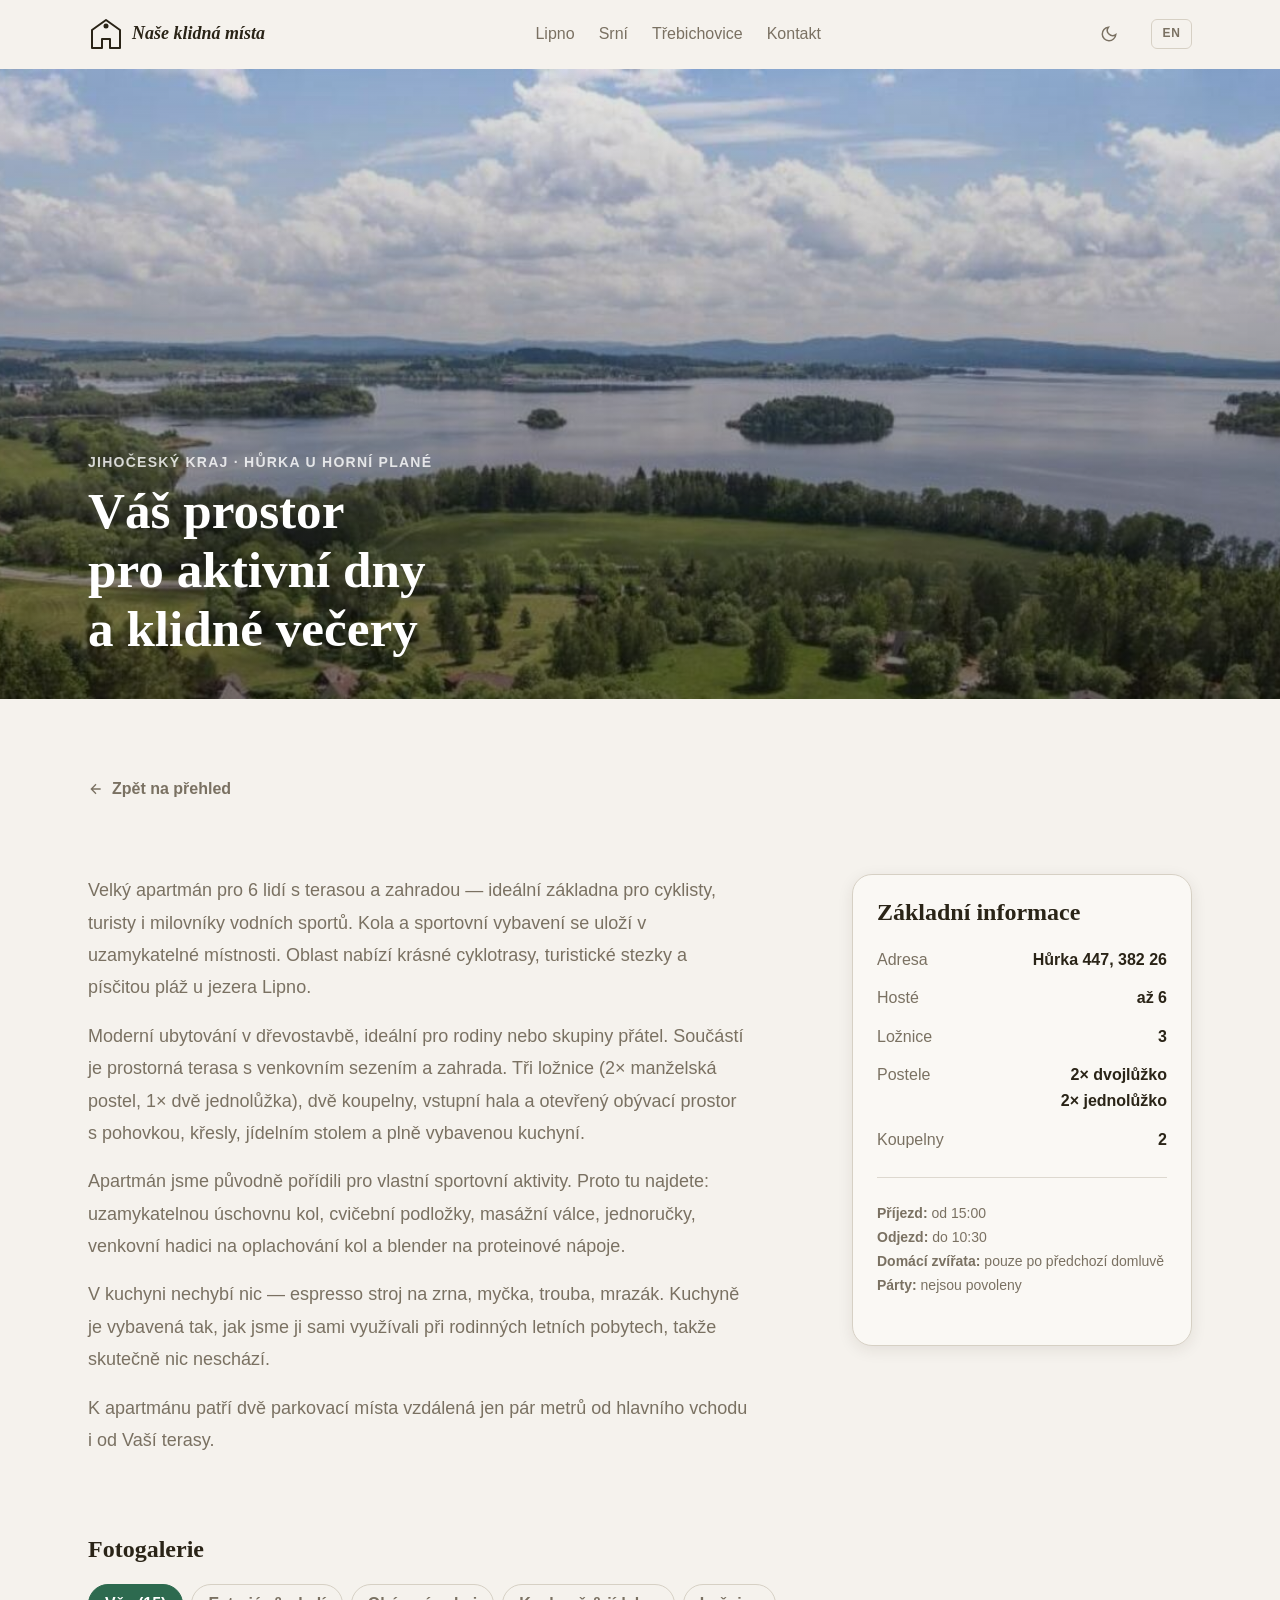
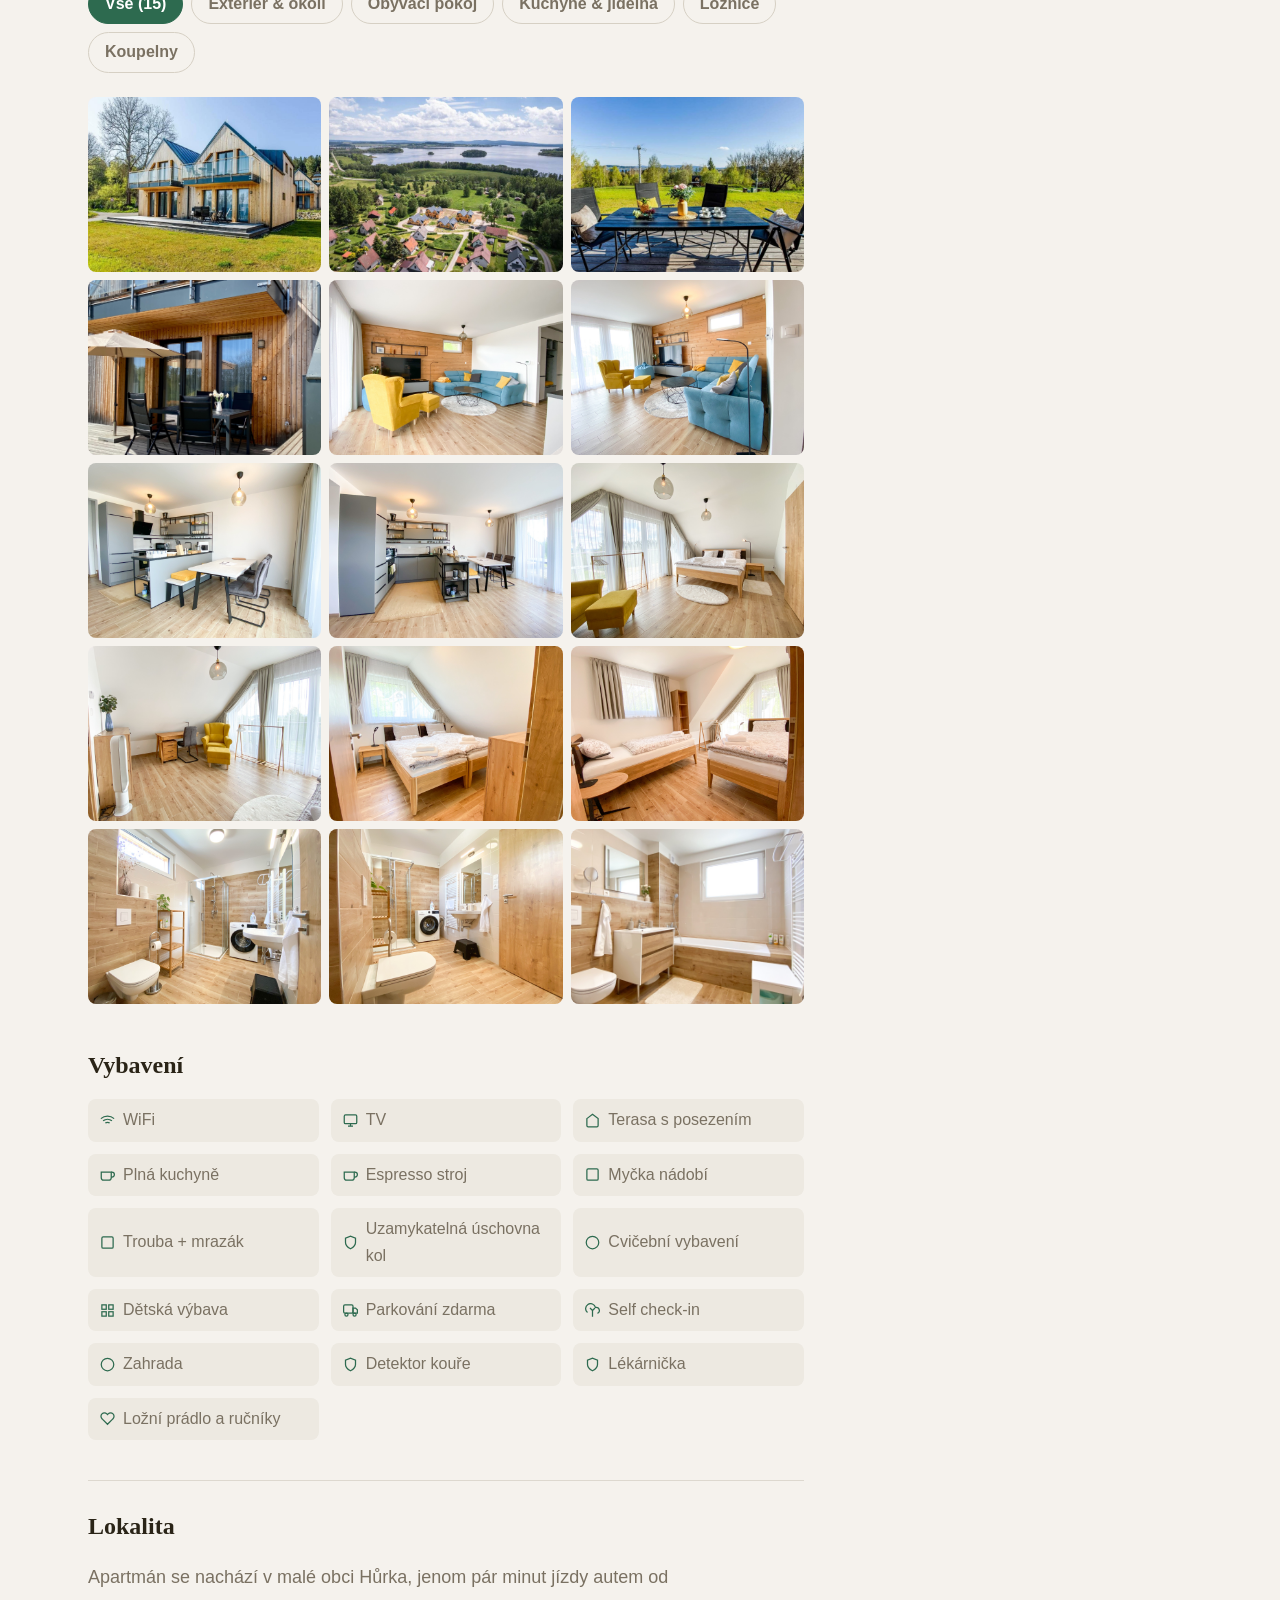
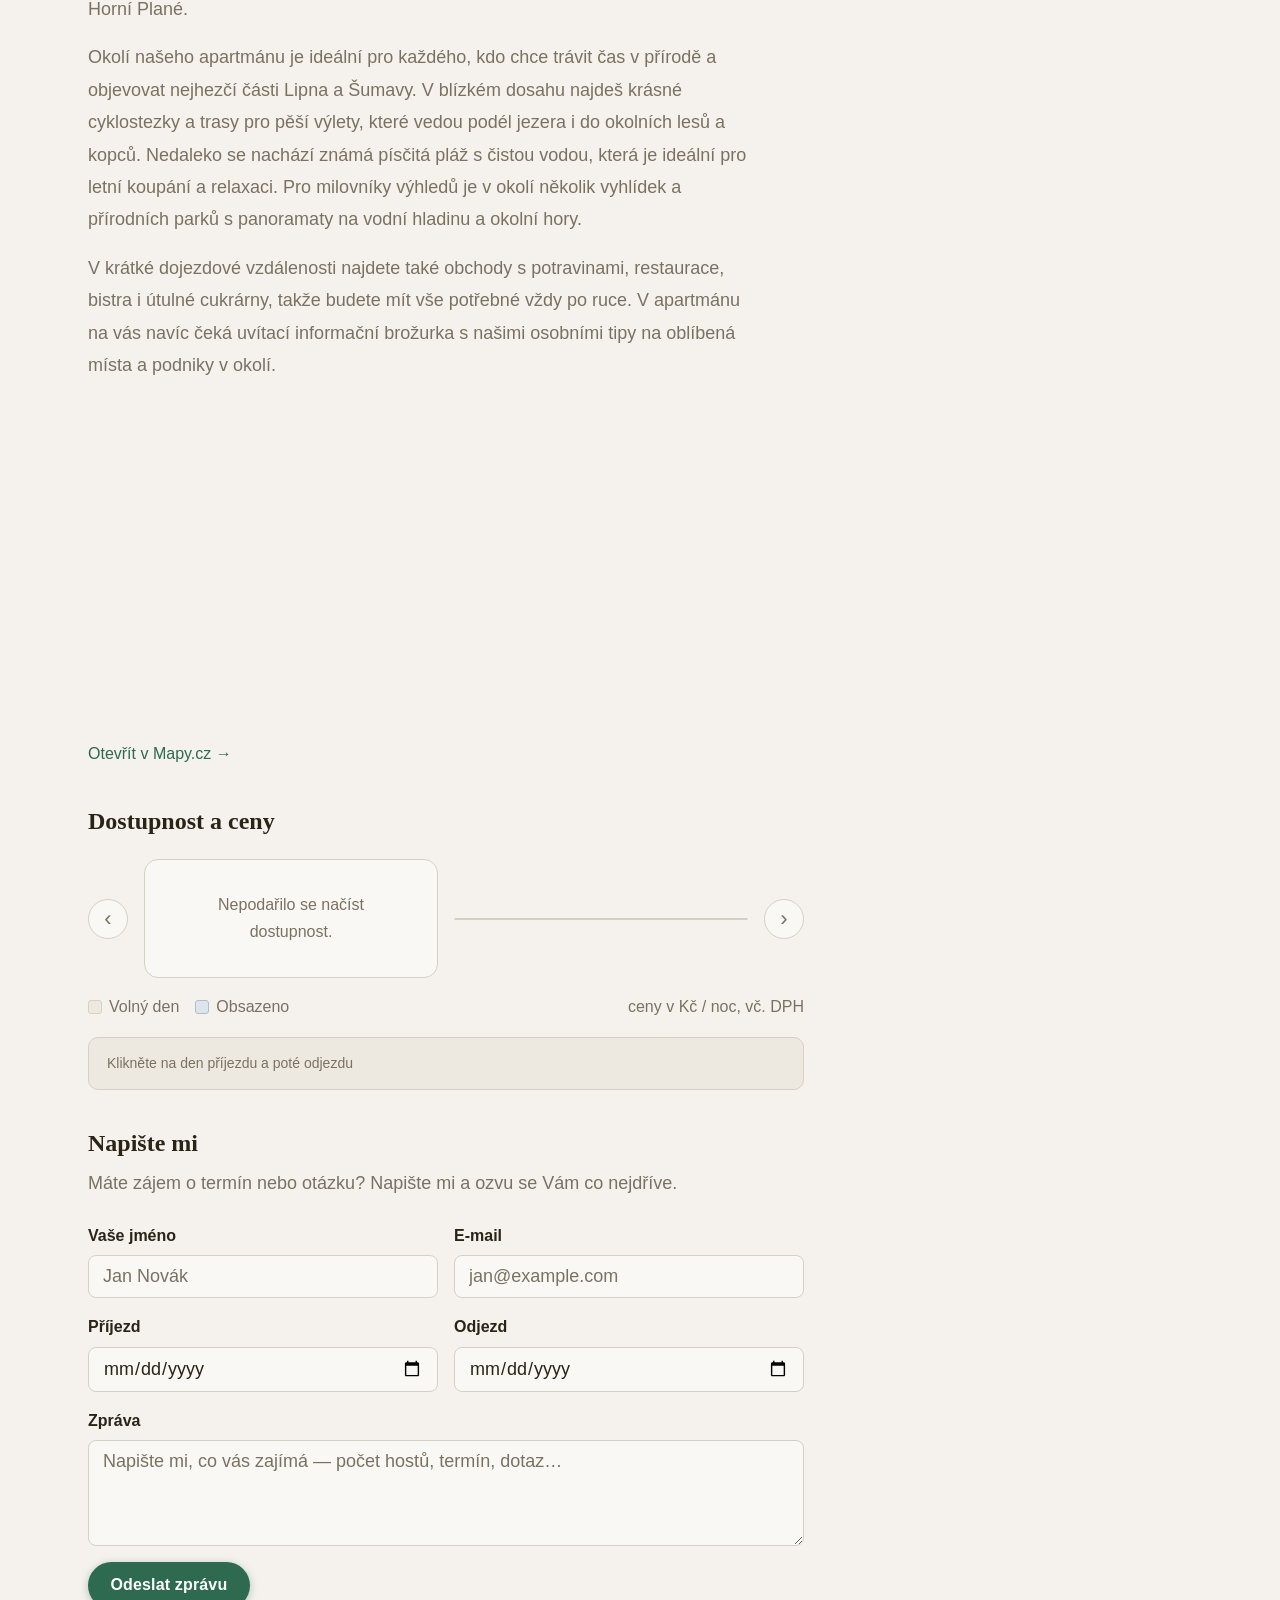
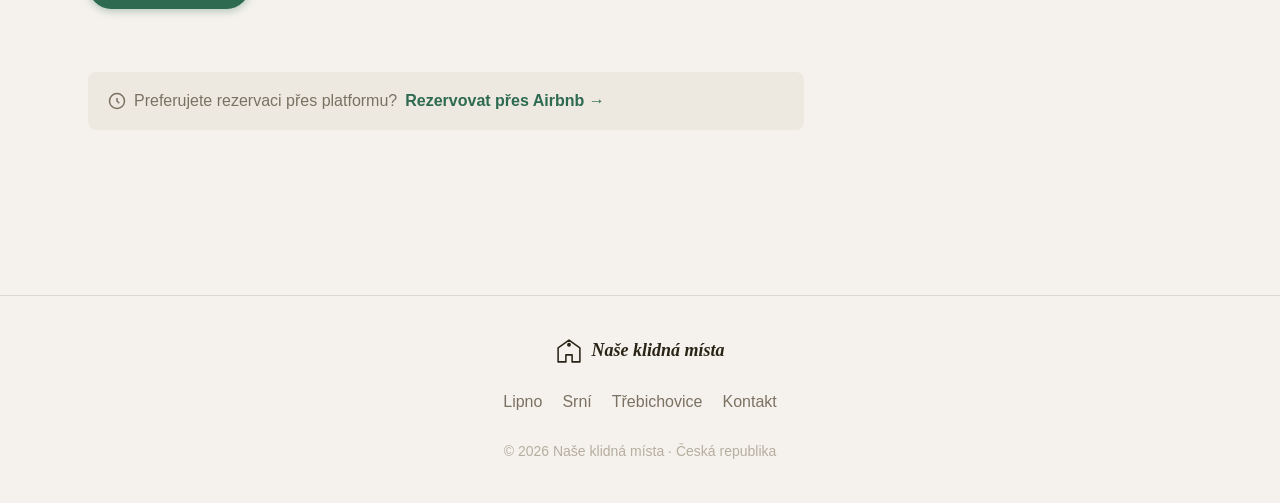
==== lipno.html @ e6f68715 "Fix lang.js: protect data-cs save, use data-en-html for br elements" ====
<!DOCTYPE html>
<html lang="cs" data-theme="light">
<head>
  <meta charset="UTF-8" />
  <meta name="viewport" content="width=device-width, initial-scale=1.0" />
  <title data-en="Lipno Apartment – For cyclists and nature lovers | Our Peaceful Places">Apartmán Lipno – Pro cyklisty a milovníky přírody | Naše klidná místa</title>
  <meta name="description" content="Moderní apartmán v dřevostavbě u Lipna pro 6 hostů. Terasa, zahrada, uzamykatelná úschovna kol, espresso stroj. Ideální základna pro cyklistiku, turistiku i vodní sporty." />
  <link href="https://api.fontshare.com/v2/css?f[]=zodiak@400,500,700&f[]=satoshi@400,500,700&display=swap" rel="stylesheet" />
  <link rel="stylesheet" href="style.css" />
  <style>
    /* ── Galerie ── */
    .gallery-section { padding: var(--space-12) 0; }

    /* Taby */
    .gallery-tabs {
      display: flex;
      flex-wrap: wrap;
      gap: var(--space-2);
      margin-bottom: var(--space-6);
    }
    .gallery-tab {
      background: none;
      border: 1.5px solid var(--color-border);
      border-radius: var(--radius-full);
      padding: 6px 16px;
      font-size: var(--text-sm);
      font-weight: 600;
      color: var(--color-text-muted);
      cursor: pointer;
      transition: all 0.2s;
    }
    .gallery-tab:hover { border-color: var(--color-primary); color: var(--color-primary); }
    .gallery-tab.active {
      background: var(--color-primary);
      border-color: var(--color-primary);
      color: #fff;
    }

    /* Mřížka */
    .gallery-grid {
      display: grid;
      grid-template-columns: repeat(3, 1fr);
      gap: 8px;
    }
    .gallery-grid .g-item {
      aspect-ratio: 4/3;
      overflow: hidden;
      cursor: pointer;
      position: relative;
      background: var(--color-surface-offset);
      border-radius: var(--radius-md);
    }
    .gallery-grid .g-item img {
      width: 100%; height: 100%;
      object-fit: cover;
      display: block;
      transition: transform 0.4s ease;
    }
    .gallery-grid .g-item:hover img { transform: scale(1.05); }
    .gallery-grid .g-item .g-overlay {
      position: absolute; inset: 0;
      background: rgba(0,0,0,0);
      transition: background 0.3s;
    }
    .gallery-grid .g-item:hover .g-overlay { background: rgba(0,0,0,0.12); }

    /* ── Lightbox ── */
    .lightbox {
      position: fixed; inset: 0; z-index: 1000;
      background: rgba(0,0,0,0.92);
      display: flex; align-items: center; justify-content: center;
      opacity: 0; pointer-events: none;
      transition: opacity 0.25s;
    }
    .lightbox.open { opacity: 1; pointer-events: all; }
    .lightbox img {
      max-width: 90vw; max-height: 88vh;
      object-fit: contain;
      border-radius: var(--radius-lg);
      box-shadow: 0 8px 48px rgba(0,0,0,0.5);
    }
    .lightbox-close {
      position: absolute; top: 20px; right: 24px;
      background: none; border: none; color: #fff;
      font-size: 32px; cursor: pointer; line-height: 1;
      opacity: 0.8; transition: opacity 0.2s;
    }
    .lightbox-close:hover { opacity: 1; }
    .lightbox-nav {
      position: absolute; top: 50%; transform: translateY(-50%);
      background: rgba(255,255,255,0.12); border: none;
      color: #fff; font-size: 28px; cursor: pointer;
      padding: 12px 16px; border-radius: var(--radius-md);
      transition: background 0.2s;
    }
    .lightbox-nav:hover { background: rgba(255,255,255,0.25); }
    .lightbox-prev { left: 16px; }
    .lightbox-next { right: 16px; }
    .lightbox-counter {
      position: absolute; bottom: 20px; left: 50%; transform: translateX(-50%);
      color: rgba(255,255,255,0.6); font-size: var(--text-sm);
    }

    /* ── Popis + sidebar layout ── */
    .apt-detail-wrap {
      display: grid;
      grid-template-columns: 1fr 340px;
      gap: var(--space-12);
      align-items: start;
      padding: var(--space-10) 0 var(--space-16);
    }
    @media (max-width: 900px) {
      .apt-detail-wrap { grid-template-columns: 1fr; }
      .gallery-grid { grid-template-columns: repeat(2, 1fr); }
      .gallery-grid .g-item.wide { grid-column: span 1; }
      /* Na mobilu: sidebar hned za úvodem, před galerií */
      .apt-detail-wrap > div { order: 2; }
      .apt-detail-wrap > aside { order: 1; }
      /* Sidebar na mobilu: plná šířka */
      .detail-sidebar-card {
        border-radius: 0;
        margin: 0 calc(-1 * var(--space-4));
        border-left: none;
        border-right: none;
        padding: var(--space-5) var(--space-4);
      }
      .detail-sidebar-card h3 {
        font-size: var(--text-lg);
        margin-bottom: var(--space-4);
      }
      .detail-sidebar-rules {
        font-size: var(--text-sm);
        margin-top: var(--space-4);
      }
    }

    /* Hero úpravy pro tuto stránku */
    .detail-hero { height: 70vh; min-height: 460px; }

    /* ── Kalendář dostupnosti ── */
    .cal-section { padding: var(--space-10) 0 var(--space-6); }
    .cal-outer {
      display: grid;
      grid-template-columns: 40px 1fr 1fr 40px;
      gap: var(--space-4);
      margin-top: var(--space-6);
      align-items: center;
    }
    @media (max-width: 760px) {
      .cal-outer { grid-template-columns: 32px 1fr 32px; }
      .cal-outer .cal-month:last-of-type { display: none; }
    }
    @media (max-width: 480px) {
      .cal-outer { grid-template-columns: 28px 1fr 28px; }
    }
    .cal-wrap { display: contents; }

    .cal-month {
      background: var(--color-surface);
      border: 1.5px solid var(--color-border);
      border-radius: var(--radius-lg);
      overflow: hidden;
    }
    .cal-month-header {
      display: flex;
      align-items: center;
      justify-content: space-between;
      padding: 14px 18px 12px;
      border-bottom: 1px solid var(--color-border);
    }
    .cal-month-title {
      font-family: var(--font-display);
      font-size: var(--text-base);
      font-weight: 600;
      color: var(--color-text);
    }
    .cal-arrow {
      display: flex;
      align-items: center;
      justify-content: center;
      width: 40px; height: 40px;
      border-radius: 50%;
      border: 1.5px solid var(--color-border);
      background: var(--color-surface);
      cursor: pointer;
      color: var(--color-text-muted);
      font-size: 22px;
      line-height: 1;
      transition: color 0.2s, border-color 0.2s, background 0.2s;
      flex-shrink: 0;
      align-self: center;
    }
    .cal-arrow:hover { color: var(--color-primary); border-color: var(--color-primary); }
    .cal-arrow:disabled { opacity: 0.25; cursor: default; }
    .cal-nav { display: none; }

    .cal-grid {
      display: grid;
      grid-template-columns: repeat(7, 1fr);
      padding: 10px 12px 14px;
      gap: 2px;
    }
    .cal-dow {
      text-align: center;
      font-size: 11px;
      font-weight: 700;
      letter-spacing: 0.04em;
      color: var(--color-text-muted);
      padding-bottom: 6px;
      text-transform: uppercase;
    }
    .cal-day {
      display: flex;
      flex-direction: column;
      align-items: center;
      justify-content: center;
      gap: 1px;
      height: 52px;
      border-radius: var(--radius-sm);
      cursor: default;
      font-size: var(--text-sm);
    }
    .cal-day .day-num { font-weight: 500; line-height: 1; }
    .cal-day .day-price {
      font-size: 9px;
      font-weight: 600;
      letter-spacing: 0.01em;
      color: var(--color-primary);
      line-height: 1;
      white-space: nowrap;
    }
    .cal-day.empty { visibility: hidden; }
    .cal-day.past { opacity: 0.3; }
    .cal-day.available:hover { background: var(--color-surface-offset); }
    .cal-day.occupied {
      background: #dce4ec;
      color: #8a9aaa;
      text-decoration: line-through;
    }
    [data-theme="dark"] .cal-day.occupied { background: rgba(255,255,255,0.13); color: rgba(255,255,255,0.35); }
    .cal-day.blocked {
      background: repeating-linear-gradient(
        45deg,
        #e8edf2,
        #e8edf2 4px,
        #c8d2db 4px,
        #c8d2db 7px
      );
      color: #8a9aaa;
    }
    [data-theme="dark"] .cal-day.blocked {
      background: repeating-linear-gradient(
        45deg,
        rgba(255,255,255,0.07),
        rgba(255,255,255,0.07) 4px,
        rgba(255,255,255,0.14) 4px,
        rgba(255,255,255,0.14) 7px
      );
      color: rgba(255,255,255,0.35);
    }
    .cal-day.today {
      outline: 2px solid var(--color-primary);
      outline-offset: -2px;
    }

    /* Legenda */
    .cal-legend {
      display: flex;
      flex-wrap: wrap;
      gap: var(--space-4);
      margin-top: var(--space-4);
      font-size: var(--text-sm);
      color: var(--color-text-muted);
    }
    .cal-legend-item {
      display: flex;
      align-items: center;
      gap: 7px;
    }
    .cal-legend-dot {
      width: 14px; height: 14px;
      border-radius: 3px;
      flex-shrink: 0;
    }
    .cal-legend-dot.available { background: var(--color-surface-offset); border: 1.5px solid var(--color-border); }
    .cal-legend-dot.occupied { background: #dce4ec; border: 1.5px solid #b0bec9; }
    .cal-legend-dot.blocked {
      background: repeating-linear-gradient(
        45deg,
        #e8edf2, #e8edf2 3px,
        #c8d2db 3px, #c8d2db 6px
      );
      border: 1.5px solid #b0bec9;
    }

    /* Mapka */
    .location-map { margin-top: var(--space-5); }
    .location-map iframe {
      width: 100%;
      height: 320px;
      border-radius: var(--radius-lg);
      display: block;
    }
    .map-link { margin-top: var(--space-2); font-size: var(--text-sm); }
    .map-link a { color: var(--color-primary); text-decoration: none; }
    .map-link a:hover { text-decoration: underline; }

    .cal-loading {
      grid-column: 1/-1;
      text-align: center;
      padding: var(--space-8);
      color: var(--color-text-muted);
      font-size: var(--text-sm);
    }

    /* ── Kontaktní formulář ── */
    .contact-form-intro {
      color: var(--color-text-muted);
      font-size: var(--text-base);
      margin-bottom: var(--space-6);
      margin-top: calc(-1 * var(--space-2));
    }
    .contact-form {
      display: flex;
      flex-direction: column;
      gap: var(--space-4);
    }
    .form-row {
      display: grid;
      grid-template-columns: 1fr 1fr;
      gap: var(--space-4);
    }
    @media (max-width: 600px) { .form-row { grid-template-columns: 1fr; } }
    .form-group {
      display: flex;
      flex-direction: column;
      gap: 6px;
    }
    .form-group label {
      font-size: var(--text-sm);
      font-weight: 600;
      color: var(--color-text);
    }
    .form-group input,
    .form-group textarea {
      padding: 10px 14px;
      border: 1.5px solid var(--color-border);
      border-radius: var(--radius-md);
      background: var(--color-surface);
      color: var(--color-text);
      font-family: var(--font-body);
      font-size: var(--text-base);
      transition: border-color 0.2s;
      resize: vertical;
    }
    .form-group input:focus,
    .form-group textarea:focus {
      outline: none;
      border-color: var(--color-primary);
    }
    .form-group input::placeholder,
    .form-group textarea::placeholder { color: var(--color-text-muted); }
    .form-note {
      font-size: var(--text-sm);
      color: var(--color-primary);
      min-height: 1.4em;
    }
    /* Airbnb alternativa */
    .airbnb-alt {
      display: flex;
      align-items: center;
      flex-wrap: wrap;
      gap: 8px;
      margin-top: var(--space-6);
      padding: var(--space-4) var(--space-5);
      background: var(--color-surface-offset);
      border-radius: var(--radius-md);
      font-size: var(--text-sm);
      color: var(--color-text-muted);
    }
    .airbnb-alt a {
      color: var(--color-primary);
      font-weight: 600;
      text-decoration: none;
      white-space: nowrap;
    }
    .airbnb-alt a:hover { text-decoration: underline; }
    .airbnb-alt svg { flex-shrink: 0; color: var(--color-text-muted); }

    /* Interaktivní výběr termínu */
    .cal-day.selected-start, .cal-day.selected-end {
      background: var(--color-primary) !important;
      color: #fff !important;
      border-radius: 6px;
    }
    .cal-day.in-range {
      background: color-mix(in srgb, var(--color-primary) 15%, transparent);
      border-radius: 0;
    }
    .cal-day.invalid-range {
      background: rgba(192,57,43,0.10);
      border-radius: 0;
    }
    .cal-day .day-min {
      font-size: 8px; color: #aaa; line-height: 1.2; margin-top: 2px; text-align: center; white-space: nowrap;
    }
    .cal-warn {
      display: none;
      margin-top: 8px;
      font-size: 13px;
      color: #c0392b;
      font-weight: 600;
      text-align: center;
    }
    /* Summary bar */
    .cal-summary-bar {
      margin-top: 16px;
      padding: 14px 18px;
      background: var(--color-surface-offset, #f5f5f3);
      border-radius: 10px;
      border: 1px solid var(--color-border);
      display: flex;
      align-items: center;
      gap: 16px;
      flex-wrap: wrap;
      min-height: 52px;
    }
    .summary-hint { font-size: 14px; color: var(--color-text-muted); }
    .summary-info { font-size: 14px; color: var(--color-text); }
    .summary-total { font-size: 22px; font-weight: 700; color: var(--color-primary); }
    .summary-vat { font-size: 12px; color: var(--color-text-muted); }
    .summary-fee { font-size: 11px; color: var(--color-text-muted); margin-top: 2px; }
    .btn-clear {
      margin-left: auto;
      padding: 6px 14px;
      border-radius: 6px;
      border: 1px solid var(--color-border);
      background: transparent;
      color: var(--color-text-muted);
      font-size: 13px;
      cursor: pointer;
    }
    .btn-clear:hover { border-color: var(--color-primary); color: var(--color-primary); }

    .summary-fee strong {
      color: var(--color-success, #437A22);
      font-weight: 700;
    }
    .summary-deposit {
      margin-top: 10px;
      padding-top: 10px;
      border-top: 1px solid var(--color-border);
      font-size: 13px;
    }
    .deposit-row {
      display: flex;
      justify-content: space-between;
      gap: 16px;
      padding: 2px 0;
      color: var(--color-text-muted);
    }
    .deposit-row strong { color: var(--color-text); }
  </style>
</head>
<body>

  <header class="header" id="header">
    <div class="header-inner">
      <a href="index.html" class="logo" aria-label="Domů">
        <svg width="36" height="36" viewBox="0 0 36 36" fill="none"><path d="M18 4L4 14v18h10v-9h8v9h10V14L18 4z" stroke="currentColor" stroke-width="2" stroke-linejoin="round" fill="none"/><circle cx="18" cy="10" r="2.5" fill="currentColor"/></svg>
        <span class="logo-text" data-en-html="Our Peaceful Places">Naše klidná místa</span>
      </a>
      <nav class="nav">
        <a href="lipno.html" class="nav-active">Lipno</a>
        <a href="srni.html">Srní</a>
        <a href="trebichovice.html">Třebichovice</a>
        <a href="index.html#kontakt" data-en="Contact">Kontakt</a>
      </nav>
        <button id="lang-toggle" onclick="toggleLang()" aria-label="Switch language">EN</button>
      <div class="header-actions">
        <button class="theme-toggle" data-theme-toggle aria-label="Přepnout tmavý režim">
          <svg width="18" height="18" viewBox="0 0 24 24" fill="none" stroke="currentColor" stroke-width="2"><path d="M21 12.79A9 9 0 1 1 11.21 3 7 7 0 0 0 21 12.79z"/></svg>
        </button>
        <button class="nav-toggle" id="navToggle" aria-label="Otevřít menu"><span></span><span></span><span></span></button>
      </div>
    </div>
  </header>

  <!-- HERO -->
  <div class="detail-hero">
    <img src="images/lipno_hero.jpg" alt="Letecký pohled na jezero Lipno a obč Lipno nad Vltavou" />
    <div class="detail-hero-overlay"></div>
    <div class="detail-hero-content container">
      <p class="apt-region" data-en="South Bohemian Region · Hůrka near Horní Planá">Jihočeský kraj · Hůrka u Horní Plané</p>
      <h1 data-en-html="Your base for active days<br>and peaceful evenings">Váš prostor pro aktivní dny<br>a klidné večery</h1>
    </div>
  </div>

  <div class="detail-body">
    <div class="container">
      <a href="index.html" class="detail-back">
        <svg width="16" height="16" viewBox="0 0 24 24" fill="none" stroke="currentColor" stroke-width="2"><path d="M19 12H5M12 5l-7 7 7 7"/></svg>
        <span data-en="Back to overview">Zpět na přehled</span>
      </a>

      <!-- HLAVNÍ LAYOUT: obsah + sidebar -->
      <div class="apt-detail-wrap">

        <!-- LEVÝ SLOUPEC -->
        <div>

          <!-- Popis -->
          <div class="detail-description">
            <p>Velký apartmán pro 6 lidí s terasou a zahradou — ideální základna pro cyklisty, turisty i milovníky vodních sportů. Kola a sportovní vybavení se uloží v uzamykatelné místnosti. Oblast nabízí krásné cyklotrasy, turistické stezky a písčitou pláž u jezera Lipno.</p>
            <p>Moderní ubytování v dřevostavbě, ideální pro rodiny nebo skupiny přátel. Součástí je prostorná terasa s venkovním sezením a zahrada. Tři ložnice (2× manželská postel, 1× dvě jednolůžka), dvě koupelny, vstupní hala a otevřený obývací prostor s pohovkou, křesly, jídelním stolem a plně vybavenou kuchyní.</p>
            <p>Apartmán jsme původně pořídili pro vlastní sportovní aktivity. Proto tu najdete: uzamykatelnou úschovnu kol, cvičební podložky, masážní válce, jednoručky, venkovní hadici na oplachování kol a blender na proteinové nápoje.</p>
            <p>V kuchyni nechybí nic — espresso stroj na zrna, myčka, trouba, mrazák. Kuchyně je vybavená tak, jak jsme ji sami využívali při rodinných letních pobytech, takže skutečně nic neschází.</p>
            <p data-en="The apartment includes two parking spaces just a few metres from the main entrance and your terrace.">K apartmánu patří dvě parkovací místa vzdálená jen pár metrů od hlavního vchodu i od Vaší terasy.</p>
          </div>

          <!-- Galerie -->
          <div class="gallery-section">
            <h2 class="detail-section-title" data-en="Gallery">Fotogalerie</h2>

            <!-- Taby -->
            <div class="gallery-tabs" id="galleryTabs">
              <button class="gallery-tab active" data-cat="vse" data-en="All (15)">Vše (15)</button>
              <button class="gallery-tab" data-cat="exteriér" data-en="Exterior &amp; surroundings">Exteriér &amp; okolí</button>
              <button class="gallery-tab" data-cat="obyvak" data-en="Living room">Obývací pokoj</button>
              <button class="gallery-tab" data-cat="kuchyne" data-en="Kitchen &amp; dining">Kuchyně &amp; jídelna</button>
              <button class="gallery-tab" data-cat="loznice">Ložnice</button>
              <button class="gallery-tab" data-cat="koupelna">Koupelny</button>
            </div>

            <!-- Mřížka -->
            <div class="gallery-grid" id="galleryGrid">
              <div class="g-item" data-cat="exteriér" data-idx="0"><img src="images/lipno/lipno_01.jpg" alt="Apartmán Lipno – exteriér dřevostavby" loading="lazy"><div class="g-overlay"></div></div>
              <div class="g-item" data-cat="exteriér" data-idx="1"><img src="images/lipno/lipno_10.jpg" alt="Letecký pohled na Hůrku a jezero Lipno" loading="lazy"><div class="g-overlay"></div></div>
              <div class="g-item" data-cat="exteriér" data-idx="2"><img src="images/lipno/lipno_12.jpg" alt="Terasa s posezením a výhledem do krajiny" loading="lazy"><div class="g-overlay"></div></div>
              <div class="g-item" data-cat="exteriér" data-idx="3"><img src="images/lipno/lipno_13.jpg" alt="Terasa apartmánu – venkovní sezení s dřevostavbou" loading="lazy"><div class="g-overlay"></div></div>
              <div class="g-item" data-cat="obyvak" data-idx="4"><img src="images/lipno/lipno_02.jpg" alt="Obývací pokoj – pohled s pohovkou, TV a křeslem" loading="lazy"><div class="g-overlay"></div></div>
              <div class="g-item" data-cat="obyvak" data-idx="5"><img src="images/lipno/lipno_03.jpg" alt="Obývací pokoj – celkový pohled" loading="lazy"><div class="g-overlay"></div></div>
              <div class="g-item" data-cat="kuchyne" data-idx="6"><img src="images/lipno/lipno_14.jpg" alt="Kuchyně a jídelna – pohled s ostrůvkem" loading="lazy"><div class="g-overlay"></div></div>
              <div class="g-item" data-cat="kuchyne" data-idx="7"><img src="images/lipno/lipno_15.jpg" alt="Kuchyně a jídelna – celkový pohled" loading="lazy"><div class="g-overlay"></div></div>
              <div class="g-item" data-cat="loznice" data-idx="8"><img src="images/lipno/lipno_09.jpg" alt="Ložnice 2 – manželská postel s výhledem do krajiny" loading="lazy"><div class="g-overlay"></div></div>
              <div class="g-item" data-cat="loznice" data-idx="9"><img src="images/lipno/lipno_11.jpg" alt="Ložnice 2 – pracovní kout, psící stůl a křeslo" loading="lazy"><div class="g-overlay"></div></div>
              <div class="g-item" data-cat="loznice" data-idx="10"><img src="images/lipno/lipno_05.jpg" alt="Ložnice 1 – manželská postel" loading="lazy"><div class="g-overlay"></div></div>
              <div class="g-item" data-cat="loznice" data-idx="11"><img src="images/lipno/lipno_06.jpg" alt="Ložnice 1 – dvě jednolůžka" loading="lazy"><div class="g-overlay"></div></div>
              <div class="g-item" data-cat="koupelna" data-idx="12"><img src="images/lipno/lipno_04.jpg" alt="Koupelna – sprchový kout a pračka" loading="lazy"><div class="g-overlay"></div></div>
              <div class="g-item" data-cat="koupelna" data-idx="13"><img src="images/lipno/lipno_07.jpg" alt="Koupelna – pohled od sprchy" loading="lazy"><div class="g-overlay"></div></div>
              <div class="g-item" data-cat="koupelna" data-idx="14"><img src="images/lipno/lipno_08.jpg" alt="Koupelna – vana a umyvadlo" loading="lazy"><div class="g-overlay"></div></div>
            </div>
          </div>

          <!-- Vybavení -->
          <h2 class="detail-section-title" data-en="Amenities">Vybavení</h2>
          <div class="amenities-grid">
            <div class="amenity-item"><svg width="15" height="15" viewBox="0 0 24 24" fill="none" stroke="currentColor" stroke-width="2"><path d="M5 12.55a11 11 0 0114.08 0"/><path d="M1.42 9a16 16 0 0121.16 0"/><path d="M8.53 16.11a6 6 0 016.95 0"/><line x1="12" y1="20" x2="12.01" y2="20"/></svg> WiFi</div>
            <div class="amenity-item"><svg width="15" height="15" viewBox="0 0 24 24" fill="none" stroke="currentColor" stroke-width="2"><rect x="2" y="3" width="20" height="14" rx="2"/><line x1="8" y1="21" x2="16" y2="21"/><line x1="12" y1="17" x2="12" y2="21"/></svg> TV</div>
            <div class="amenity-item"><svg width="15" height="15" viewBox="0 0 24 24" fill="none" stroke="currentColor" stroke-width="2"><path d="M3 9l9-7 9 7v11a2 2 0 01-2 2H5a2 2 0 01-2-2z"/></svg> Terasa s posezením</div>
            <div class="amenity-item"><svg width="15" height="15" viewBox="0 0 24 24" fill="none" stroke="currentColor" stroke-width="2"><path d="M18 8h1a4 4 0 010 8h-1"/><path d="M2 8h16v9a4 4 0 01-4 4H6a4 4 0 01-4-4V8z"/></svg> Plná kuchyně</div>
            <div class="amenity-item"><svg width="15" height="15" viewBox="0 0 24 24" fill="none" stroke="currentColor" stroke-width="2"><path d="M18 8h1a4 4 0 010 8h-1"/><path d="M2 8h16v9a4 4 0 01-4 4H6a4 4 0 01-4-4V8z"/></svg> Espresso stroj</div>
            <div class="amenity-item"><svg width="15" height="15" viewBox="0 0 24 24" fill="none" stroke="currentColor" stroke-width="2"><rect x="3" y="3" width="18" height="18" rx="2"/></svg> Myčka nádobí</div>
            <div class="amenity-item"><svg width="15" height="15" viewBox="0 0 24 24" fill="none" stroke="currentColor" stroke-width="2"><rect x="3" y="3" width="18" height="18" rx="2"/></svg> Trouba + mrazák</div>
            <div class="amenity-item"><svg width="15" height="15" viewBox="0 0 24 24" fill="none" stroke="currentColor" stroke-width="2"><path d="M12 22s8-4 8-10V5l-8-3-8 3v7c0 6 8 10 8 10z"/></svg> Uzamykatelná úschovna kol</div>
            <div class="amenity-item"><svg width="15" height="15" viewBox="0 0 24 24" fill="none" stroke="currentColor" stroke-width="2"><circle cx="12" cy="12" r="10"/></svg> Cvičební vybavení</div>
            <div class="amenity-item"><svg width="15" height="15" viewBox="0 0 24 24" fill="none" stroke="currentColor" stroke-width="2"><rect x="3" y="14" width="7" height="7"/><rect x="14" y="14" width="7" height="7"/><rect x="3" y="3" width="7" height="7"/><rect x="14" y="3" width="7" height="7"/></svg> Dětská výbava</div>
            <div class="amenity-item"><svg width="15" height="15" viewBox="0 0 24 24" fill="none" stroke="currentColor" stroke-width="2"><rect x="1" y="3" width="15" height="13" rx="2"/><path d="M16 8h4l3 3v5h-7V8z"/><circle cx="5.5" cy="18.5" r="2.5"/><circle cx="18.5" cy="18.5" r="2.5"/></svg> Parkování zdarma</div>
            <div class="amenity-item"><svg width="15" height="15" viewBox="0 0 24 24" fill="none" stroke="currentColor" stroke-width="2"><path d="M12 22V12m0 0l-4-4m4 4l4-4"/><path d="M20 16.58A5 5 0 0018 7h-1.26A8 8 0 104 15.25"/></svg> Self check-in</div>
            <div class="amenity-item"><svg width="15" height="15" viewBox="0 0 24 24" fill="none" stroke="currentColor" stroke-width="2"><circle cx="12" cy="12" r="10"/></svg> Zahrada</div>
            <div class="amenity-item"><svg width="15" height="15" viewBox="0 0 24 24" fill="none" stroke="currentColor" stroke-width="2"><path d="M12 22s8-4 8-10V5l-8-3-8 3v7c0 6 8 10 8 10z"/></svg> Detektor kouře</div>
            <div class="amenity-item"><svg width="15" height="15" viewBox="0 0 24 24" fill="none" stroke="currentColor" stroke-width="2"><path d="M12 22s8-4 8-10V5l-8-3-8 3v7c0 6 8 10 8 10z"/></svg> Lékárnička</div>
            <div class="amenity-item"><svg width="15" height="15" viewBox="0 0 24 24" fill="none" stroke="currentColor" stroke-width="2"><path d="M20.84 4.61a5.5 5.5 0 00-7.78 0L12 5.67l-1.06-1.06a5.5 5.5 0 00-7.78 7.78l1.06 1.06L12 21.23l7.78-7.78 1.06-1.06a5.5 5.5 0 000-7.78z"/></svg> Ložní prádlo a ručníky</div>
          </div>

          <!-- Lokalita -->
          <h2 class="detail-section-title" style="margin-top: var(--space-10);" data-en="Location">Lokalita</h2>
          <div class="detail-description">
            <p data-en="The apartment is located in the small village of Hůrka, just a few minutes' drive from Horní Planá.">Apartmán se nachází v malé obci Hůrka, jenom pár minut jízdy autem od Horní Plané.</p>
            <p>Okolí našeho apartmánu je ideální pro každého, kdo chce trávit čas v přírodě a objevovat nejhezčí části Lipna a Šumavy. V blízkém dosahu najdeš krásné cyklostezky a trasy pro pěší výlety, které vedou podél jezera i do okolních lesů a kopců. Nedaleko se nachází známá písčitá pláž s čistou vodou, která je ideální pro letní koupání a relaxaci. Pro milovníky výhledů je v okolí několik vyhlídek a přírodních parků s panoramaty na vodní hladinu a okolní hory.</p>
            <p>V krátké dojezdové vzdálenosti najdete také obchody s potravinami, restaurace, bistra i útulné cukrárny, takže budete mít vše potřebné vždy po ruce. V apartmánu na vás navíc čeká uvítací informační brožurka s našimi osobními tipy na oblíbená místa a podniky v okolí.</p>
          </div>
          <!-- Mapka -->
          <div class="location-map">
            <iframe
              src="https://mapy.com/s/gocogoluta"
              width="100%" height="320"
              frameborder="0" style="border:0;"
              allowfullscreen loading="lazy"
              title="Mapa – Hůrka 447"
            ></iframe>
            <p class="map-link"><a href="https://mapy.com/s/nujagonojo" target="_blank" rel="noopener">Otevřít v Mapy.cz &rarr;</a></p>
          </div>

          <!-- Kalendář dostupnosti -->
          <div class="cal-section">
            <h2 class="detail-section-title" data-en="Availability &amp; prices">Dostupnost a ceny</h2>
            <div class="cal-outer" id="calOuter">
              <button class="cal-arrow" id="calPrevOuter" aria-label="Předchozí měsíc">‹</button>
              <div class="cal-month" id="calMonth0"></div>
              <div class="cal-month" id="calMonth1"></div>
              <button class="cal-arrow" id="calNextOuter" aria-label="Další měsíc">›</button>
            </div>
            <div class="cal-legend">
              <div class="cal-legend-item"><div class="cal-legend-dot available"></div>Volný den</div>
              <div class="cal-legend-item"><div class="cal-legend-dot occupied"></div>Obsazeno</div>
              <div style="margin-left:auto; font-size:var(--text-sm); color:var(--color-text-muted);">ceny v Kč / noc, vč. DPH</div>
            </div>
          <div class="cal-warn" id="calWarn"></div>
          <div class="cal-summary-bar" id="calSummary"><span class="summary-hint">Klikněte na den příjezdu a poté odjezdu</span></div>

            <!-- Kontaktní formulář -->
            <div class="contact-form-wrap">
              <h2 class="detail-section-title" style="margin-top: var(--space-10);" data-en="Get in touch">Napište mi</h2>
              <p class="contact-form-intro" data-en="Interested in dates or have a question? Write to me and I will get back to you as soon as possible.">Máte zájem o termín nebo otázku? Napište mi a ozvu se Vám co nejdříve.</p>
              <form class="contact-form" id="contactForm" action="https://formspree.io/f/mdaprjlg" method="POST">
                <input type="hidden" name="apartman" value="Lipno" />
                <div class="form-row">
                  <div class="form-group">
                    <label for="cf-name" data-en="Your name">Vaše jméno</label>
                    <input type="text" id="cf-name" name="jmeno" placeholder="Jan Novák" data-en-placeholder="Jane Smith" required />
                  </div>
                  <div class="form-group">
                    <label for="cf-email" data-en="Email">E-mail</label>
                    <input type="email" id="cf-email" name="email" placeholder="jan@example.com" required />
                  </div>
                </div>
                <div class="form-row">
                  <div class="form-group">
                    <label for="cf-from" data-en="Arrival">Příjezd</label>
                    <input type="date" id="cf-from" name="prijezd" />
                  </div>
                  <div class="form-group">
                    <label for="cf-to" data-en="Departure">Odjezd</label>
                    <input type="date" id="cf-to" name="odjezd" />
                  </div>
                </div>
                <div class="form-group">
                  <label for="cf-message" data-en="Message">Zpráva</label>
                  <textarea id="cf-message" name="zprava" rows="4" placeholder="Napište mi, co vás zajímá — počet hostů, termín, dotaz…"></textarea>
                </div>
                <div><button type="submit" class="btn btn-primary" data-en="Send message">Odeslat zprávu</button></div>
                <p class="form-note" id="formNote"></p>
              </form>

              <div class="airbnb-alt">
                <svg width="18" height="18" viewBox="0 0 24 24" fill="none" stroke="currentColor" stroke-width="2"><path d="M12 2C6.48 2 2 6.48 2 12s4.48 10 10 10 10-4.48 10-10S17.52 2 12 2z"/><path d="M12 8v4l3 3"/></svg>
                Preferujete rezervaci přes platformu?
                <a href="https://www.airbnb.cz/h/apartmanprocyklisty" target="_blank" rel="noopener" data-en="Book on Airbnb →">Rezervovat přes Airbnb &rarr;</a>
              </div>
            </div>
          </div>

        </div>

        <!-- SIDEBAR -->
        <aside class="detail-sidebar">
          <div class="detail-sidebar-card">
            <h3 data-en="Key information">Základní informace</h3>
            <div class="detail-sidebar-meta">
              <div class="detail-sidebar-meta-row"><span data-en-html="Address">Adresa</span><span>Hůrka 447, 382 26</span></div>
              <div class="detail-sidebar-meta-row"><span data-en="Guests">Hosté</span><span data-en="up to 6">až 6</span></div>
              <div class="detail-sidebar-meta-row"><span data-en="Bedrooms">Ložnice</span><span>3</span></div>
              <div class="detail-sidebar-meta-row"><span data-en="Beds">Postele</span><span style="text-align:right">2× dvojlůžko<br>2× jednolůžko</span></div>
              <div class="detail-sidebar-meta-row"><span data-en-html="Bathrooms">Koupelny</span><span>2</span></div>
            </div>
            <div class="detail-sidebar-rules">
              <strong data-en="Check-in:">Příjezd:</strong> od 15:00<br>
              <strong data-en="Check-out:">Odjezd:</strong> do 10:30<br>
              <strong>Domácí zvířata:</strong> pouze po předchozí domluvě<br>
              <strong data-en="Parties:">Párty:</strong> nejsou povoleny
            </div>
          </div>
        </aside>

      </div>
    </div>
  </div>

  <!-- Lightbox -->
  <div class="lightbox" id="lightbox" role="dialog" aria-modal="true" aria-label="Fotogalerie">
    <button class="lightbox-close" id="lbClose" aria-label="Zavřít">&times;</button>
    <button class="lightbox-nav lightbox-prev" id="lbPrev" aria-label="Předchozí">&#8249;</button>
    <img src="" alt="" id="lbImg" />
    <button class="lightbox-nav lightbox-next" id="lbNext" aria-label="Další">&#8250;</button>
    <div class="lightbox-counter" id="lbCounter"></div>
  </div>

  <footer class="footer">
    <div class="container">
      <div class="footer-inner">
        <div class="footer-brand">
          <svg width="28" height="28" viewBox="0 0 36 36" fill="none"><path d="M18 4L4 14v18h10v-9h8v9h10V14L18 4z" stroke="currentColor" stroke-width="2" stroke-linejoin="round" fill="none"/><circle cx="18" cy="10" r="2.5" fill="currentColor"/></svg>
          <span>Naše klidná místa</span>
        </div>
        <div class="footer-links">
          <a href="lipno.html">Lipno</a>
          <a href="srni.html">Srní</a>
          <a href="trebichovice.html">Třebichovice</a>
          <a href="index.html#kontakt" data-en="Contact">Kontakt</a>
        </div>
        <p class="footer-copy" data-en="© 2026 Our Peaceful Places · Czech Republic">© 2026 Naše klidná místa · Česká republika</p>
      </div>
    </div>
  </footer>

  <script src="script.js"></script>
  <script>
    // ── Galerie ──────────────────────────────────────────────────────
    (function() {
      const tabs = document.querySelectorAll('.gallery-tab');
      const items = document.querySelectorAll('.gallery-grid .g-item');
      const lb = document.getElementById('lightbox');
      const lbImg = document.getElementById('lbImg');
      const lbClose = document.getElementById('lbClose');
      const lbPrev = document.getElementById('lbPrev');
      const lbNext = document.getElementById('lbNext');
      const lbCounter = document.getElementById('lbCounter');

      let visibleItems = [];
      let currentLbIdx = 0;

      function filterGallery(cat) {
        visibleItems = [];
        items.forEach(item => {
          const show = (cat === 'vse' || item.dataset.cat === cat);
          item.style.display = show ? '' : 'none';
          if (show) visibleItems.push(item);
        });
        visibleItems.forEach((item, i) => { item.dataset.vidx = i; });
      }

      tabs.forEach(tab => {
        tab.addEventListener('click', () => {
          tabs.forEach(t => t.classList.remove('active'));
          tab.classList.add('active');
          filterGallery(tab.dataset.cat);
        });
      });

      filterGallery('vse');

      items.forEach(item => {
        item.addEventListener('click', () => {
          openLightbox(parseInt(item.dataset.vidx));
        });
      });

      function openLightbox(idx) {
        currentLbIdx = idx;
        const item = visibleItems[idx];
        if (!item) return;
        lbImg.src = item.querySelector('img').src;
        lbImg.alt = item.querySelector('img').alt;
        lbCounter.textContent = (idx + 1) + ' / ' + visibleItems.length;
        lb.classList.add('open');
        document.body.style.overflow = 'hidden';
      }

      function closeLightbox() {
        lb.classList.remove('open');
        document.body.style.overflow = '';
        lbImg.src = '';
      }

      lbClose.addEventListener('click', closeLightbox);
      lb.addEventListener('click', e => { if (e.target === lb) closeLightbox(); });
      lbPrev.addEventListener('click', () => { currentLbIdx = (currentLbIdx - 1 + visibleItems.length) % visibleItems.length; openLightbox(currentLbIdx); });
      lbNext.addEventListener('click', () => { currentLbIdx = (currentLbIdx + 1) % visibleItems.length; openLightbox(currentLbIdx); });
      document.addEventListener('keydown', e => {
        if (!lb.classList.contains('open')) return;
        if (e.key === 'Escape') closeLightbox();
        if (e.key === 'ArrowLeft') { currentLbIdx = (currentLbIdx - 1 + visibleItems.length) % visibleItems.length; openLightbox(currentLbIdx); }
        if (e.key === 'ArrowRight') { currentLbIdx = (currentLbIdx + 1) % visibleItems.length; openLightbox(currentLbIdx); }
      });
    })();

    // ── Kalendář ──────────────────────────────────────────────────────
    // ── Kalendář — interaktivní výběr termínu ────────────────────────
    const APARTMENT_ID = 2;
    const LOCAL_FEE = 40; // Kč/noc/dospělého hosta (0 = bez poplatku)
    const API_URL = `https://hostmaster-production.up.railway.app/api/public/availability/${APARTMENT_ID}`;

    let calData = null;
    let calOffset = 0;
    const MONTH_NAMES = ['Leden','Únor','Březen','Duben','Květen','Červen',
                         'Červenec','Srpen','Září','Říjen','Listopad','Prosinec'];
    const DOW = ['Po','Út','St','Čt','Pá','So','Ne'];

    // Stav výběru
    let sel = { start: null, end: null, hover: null };

    // ── Helpers ───────────────────────────────────────────────────────
    const pad = n => String(n).padStart(2,'0');
    const todayStr = (() => { const t = new Date(); t.setHours(0,0,0,0); return `${t.getFullYear()}-${pad(t.getMonth()+1)}-${pad(t.getDate())}`; })();
    function dateFromStr(s) { const [y,m,d] = s.split('-'); return new Date(+y,+m-1,+d); }
    function fmtDate(ds) { const d = dateFromStr(ds); return `${d.getDate()}. ${d.getMonth()+1}. ${d.getFullYear()}`; }
    function addDays(ds, n) { const d = dateFromStr(ds); d.setDate(d.getDate()+n); return `${d.getFullYear()}-${pad(d.getMonth()+1)}-${pad(d.getDate())}`; }
    function daysBetween(ds1, ds2) { return Math.round((dateFromStr(ds2)-dateFromStr(ds1))/86400000); }
    function getStatus(ds) {
      if (!calData) return 'available';
      if (calData.occupied && calData.occupied.includes(ds)) return 'occupied';
      if (calData.blocked && calData.blocked.some(b => (b.date||b) === ds)) return 'occupied'; // blokováno = obsazeno
      return 'available';
    }
    function getPrice(ds) {
      if (!calData || !calData.prices) return null;
      const e = calData.prices.find(p => p.date === ds);
      return e ? e.price : null;
    }
    function getMinStay(ds) {
      if (!calData || !calData.prices) return 1;
      const e = calData.prices.find(p => p.date === ds);
      return e ? (e.min_stay || 1) : 1;
    }
    function calcMinStay(startDs, nights) {
      let max = 1;
      for (let i = 0; i < nights; i++) max = Math.max(max, getMinStay(addDays(startDs, i)));
      return max;
    }

    // ── Načtení dat ───────────────────────────────────────────────────
    async function loadCalData() {
      try {
        const today = new Date();
        const from = `${today.getFullYear()}-${pad(today.getMonth()+1)}-01`;
        const toD = new Date(today.getFullYear(), today.getMonth()+14, 0);
        const to = `${toD.getFullYear()}-${pad(toD.getMonth()+1)}-${pad(toD.getDate())}`;
        const res = await fetch(`${API_URL}?from=${from}&to=${to}`);
        calData = await res.json();
        renderCalendars();
      } catch(e) {
        document.getElementById('calMonth0').innerHTML = '<div class="cal-loading">Nepodařilo se načíst dostupnost.</div>';
      }
    }

    // ── Render kalendáře ──────────────────────────────────────────────
    function renderMonth(containerId, year, month) {
      const container = document.getElementById(containerId);
      if (!container) return;
      let html = `<div class="cal-month-header"><span class="cal-month-title">${MONTH_NAMES[month]} ${year}</span></div><div class="cal-grid">`;
      DOW.forEach(d => { html += `<div class="cal-dow">${d}</div>`; });
      let dow = new Date(year, month, 1).getDay();
      dow = dow === 0 ? 6 : dow - 1;
      for (let i = 0; i < dow; i++) html += `<div class="cal-day empty"></div>`;
      const days = new Date(year, month+1, 0).getDate();
      for (let d = 1; d <= days; d++) {
        const ds = `${year}-${pad(month+1)}-${pad(d)}`;
        const past = ds < todayStr;
        const status = getStatus(ds);
        const price = getPrice(ds);
        const minStay = getMinStay(ds);
        const isOcc = (status === 'occupied');
        const isStart = sel.start === ds;
        const isEnd   = sel.end   === ds;
        let inRange = false, invalidRange = false;
        if (sel.start && !sel.end && sel.hover && sel.hover > sel.start && ds > sel.start && ds <= sel.hover) {
          const nights = daysBetween(sel.start, sel.hover);
          const ms = calcMinStay(sel.start, nights);
          if (nights < ms) invalidRange = true; else inRange = true;
        } else if (sel.start && sel.end && ds > sel.start && ds < sel.end) {
          inRange = true;
        }
        let cls = `cal-day ${past ? 'past' : isOcc ? 'occupied' : 'available'}`;
        if (isStart) cls += ' selected-start';
        if (isEnd)   cls += ' selected-end';
        if (inRange) cls += ' in-range';
        if (invalidRange) cls += ' invalid-range';
        if (ds === todayStr) cls += ' today';
        const priceHtml = (!past && !isOcc && price) ? `<span class="day-price">${Number(price).toLocaleString('cs-CZ')}</span>` : '';
        const minHtml   = (!past && !isOcc) ? `<span class="day-min">Min<br>${minStay} nocí</span>` : '';
        html += `<div class="${cls}" data-ds="${ds}"><span class="day-num">${d}</span>${priceHtml}${minHtml}</div>`;
      }
      html += '</div>';
      container.innerHTML = html;
    }

    function renderCalendars() {
      const today = new Date();
      const d0 = new Date(today.getFullYear(), today.getMonth() + calOffset, 1);
      const d1 = new Date(today.getFullYear(), today.getMonth() + calOffset + 1, 1);
      renderMonth('calMonth0', d0.getFullYear(), d0.getMonth());
      renderMonth('calMonth1', d1.getFullYear(), d1.getMonth());
      document.getElementById('calPrevOuter').disabled = (calOffset <= 0);
      updateSummary();
      attachListeners();
    }

    // ── Výběr termínu ─────────────────────────────────────────────────
    function handleClick(ds) {
      const status = getStatus(ds);
      if (status === 'occupied') return;
      sel.hover = null;
      if (sel.start === ds && !sel.end) { sel = { start: null, end: null, hover: null }; renderCalendars(); return; }
      if (sel.start && sel.end) { sel = { start: ds, end: null, hover: null }; renderCalendars(); return; }
      if (!sel.start) { sel.start = ds; sel.end = null; renderCalendars(); return; }
      if (ds <= sel.start) { sel.start = ds; sel.end = null; }
      else {
        let hasOcc = false;
        for (let d = addDays(sel.start, 1); d < ds; d = addDays(d, 1)) {
          if (getStatus(d) === 'occupied') { hasOcc = true; break; }
        }
        if (hasOcc) { sel = { start: ds, end: null, hover: null }; }
        else { sel.end = ds; }
      }
      renderCalendars();
    }

    function handleHover(ds) {
      if (sel.start && !sel.end && ds !== sel.hover) {
        sel.hover = ds;
        renderCalendars();
        // Warning
        const warn = document.getElementById('calWarn');
        if (warn && ds > sel.start) {
          const nights = daysBetween(sel.start, ds);
          const ms = calcMinStay(sel.start, nights);
          if (nights < ms) {
            warn.textContent = `⚠ Minimální pobyt pro tento termín je ${ms} nocí — přidejte ještě ${ms - nights} ${ms - nights === 1 ? 'noc' : 'noci'}`;
            warn.style.display = 'block';
          } else { warn.style.display = 'none'; }
        }
      }
    }

    function handleHoverEnd() {
      if (sel.hover) { sel.hover = null; renderCalendars(); }
      const warn = document.getElementById('calWarn');
      if (warn) warn.style.display = 'none';
    }

    // Event delegation
    function attachListeners() {
      const isTouch = ('ontouchstart' in window) || navigator.maxTouchPoints > 0;
      document.querySelectorAll('.cal-day[data-ds]').forEach(day => {
        if (day.classList.contains('past') || day.classList.contains('occupied') || day.classList.contains('empty')) return;
        if (isTouch) {
          day.addEventListener('touchend', e => { e.preventDefault(); handleClick(day.dataset.ds); }, { passive: false });
        } else {
          day.addEventListener('click', () => handleClick(day.dataset.ds));
          day.addEventListener('mouseover', () => handleHover(day.dataset.ds));
          day.addEventListener('mouseout', () => handleHoverEnd());
        }
      });
    }

    // ── Summary bar ───────────────────────────────────────────────────
    function updateSummary() {
      const el = document.getElementById('calSummary');
      if (!el) return;
      if (!sel.start) {
        el.innerHTML = '<span class="summary-hint">Klikněte na den příjezdu a poté odjezdu</span>'; return;
      }
      if (!sel.end) {
        el.innerHTML = `<div class="summary-info">Příjezd: <strong>${fmtDate(sel.start)}</strong></div>
          <div class="summary-hint">Nyní klikněte na den odjezdu</div>
          <button class="btn-clear" onclick="resetSel()">Zrušit</button>`; return;
      }
      const nights = daysBetween(sel.start, sel.end);
      const ms = calcMinStay(sel.start, nights);
      if (nights < ms) {
        el.innerHTML = `<span style="color:#c0392b;font-size:14px">⚠ Minimální pobyt pro tento termín je ${ms} nocí. Vyberte delší termín.</span>
          <button class="btn-clear" onclick="resetSel()">Zrušit výběr</button>`; return;
      }
      let total = 0;
      for (let i = 0; i < nights; i++) total += (getPrice(addDays(sel.start, i)) || 0);
      const deposit = `
        <div class="summary-deposit">
          <div class="deposit-row"><span>Záloha k rezervaci (30 %):</span> <strong>${Math.round(total * 0.3).toLocaleString('cs-CZ')} Kč</strong></div>
          <div class="deposit-row"><span>Doplatek (týden před příjezdem):</span> <strong>${Math.round(total * 0.7).toLocaleString('cs-CZ')} Kč</strong></div>
        </div>`;
      const feeNote = LOCAL_FEE > 0 ? `<div class="summary-fee">+ Místní poplatek z pobytu <strong>${LOCAL_FEE} Kč</strong>/noc za dospělého hosta (účtováno zvlášť)</div>` : '';
      el.innerHTML = `
        <div style="flex:1">
          <div class="summary-info">Příjezd <strong>${fmtDate(sel.start)}</strong> → Odjezd <strong>${fmtDate(sel.end)}</strong> · <strong>${nights} nocí</strong></div>
          <div style="display:flex;align-items:baseline;gap:8px;margin-top:4px">
            <span class="summary-total">${total.toLocaleString('cs-CZ')} Kč</span>
            <span class="summary-vat">vč. DPH</span>
          </div>
          ${feeNote}${deposit}
        </div>
        <button class="btn-clear" onclick="resetSel()">Zrušit</button>`;
      prefillForm();
    }

    function resetSel() { sel = { start: null, end: null, hover: null }; renderCalendars(); clearFormPrefill(); }

    // ── Předvyplnění formuláře ────────────────────────────────────────
    function prefillForm() {
      if (!sel.start || !sel.end) return;
      const nights = daysBetween(sel.start, sel.end);
      const ms = calcMinStay(sel.start, nights);
      if (nights < ms) return;
      const fromField = document.getElementById('cf-from');
      const toField   = document.getElementById('cf-to');
      if (fromField) fromField.value = sel.start;
      if (toField)   toField.value   = sel.end;
    }

    function clearFormPrefill() {
      const fromField = document.getElementById('cf-from');
      const toField   = document.getElementById('cf-to');
      if (fromField) fromField.value = '';
      if (toField)   toField.value   = '';
    }

    // ── Navigace ──────────────────────────────────────────────────────
    document.getElementById('calPrevOuter').addEventListener('click', () => {
      if (calOffset > 0) { calOffset--; renderCalendars(); }
    });
    document.getElementById('calNextOuter').addEventListener('click', () => {
      calOffset++; renderCalendars();
    });

    loadCalData();


    // ── Formulář ──────────────────────────────────────────────────────
    const form = document.getElementById('contactForm');
    const note = document.getElementById('formNote');
    if (form) {
      form.addEventListener('submit', async (e) => {
        e.preventDefault();
        note.textContent = 'Odesílám…';
        try {
          const res = await fetch(form.action, {
            method: 'POST',
            body: new FormData(form),
            headers: { 'Accept': 'application/json' }
          });
          if (res.ok) {
            note.textContent = 'Zpráva odeslána. Ozvu se co nejdříve.';
            form.reset();
          } else {
            note.textContent = 'Něco se pokazilo. Zkuste to prosím znovu.';
          }
        } catch {
          note.textContent = 'Chyba sítě. Zkuste to prosím znovu.';
        }
      });
    }
  
    // ── Calendar language support ──
    const MONTH_NAMES_EN = ['January','February','March','April','May','June','July','August','September','October','November','December'];
    const DAY_NAMES_EN   = ['MO','TU','WE','TH','FR','SA','SU'];
    const MONTH_NAMES_CS = ['Leden','Únor','Březen','Duben','Květen','Červen','Červenec','Srpen','Září','Říjen','Listopad','Prosinec'];
    const DAY_NAMES_CS   = ['PO','ÚT','ST','ČT','PÁ','SO','NE'];

    window.setCalendarLang = function(lang) {
      const isEN = lang === 'en';
      // Měsíce v navigaci
      document.querySelectorAll('.cal-month-title').forEach(el => {
        const text = el.textContent.trim();
        const names_from = isEN ? MONTH_NAMES_CS : MONTH_NAMES_EN;
        const names_to   = isEN ? MONTH_NAMES_EN : MONTH_NAMES_CS;
        names_from.forEach((m, i) => {
          if (text.startsWith(m)) {
            el.textContent = el.textContent.replace(m, names_to[i]);
          }
        });
      });
      // Dny v týdnu
      document.querySelectorAll('.cal-dow').forEach((el, i) => {
        el.textContent = isEN ? DAY_NAMES_EN[i % 7] : DAY_NAMES_CS[i % 7];
      });
      // Legenda
      document.querySelectorAll('.cal-legend-item').forEach(el => {
        const span = el.querySelector('span:last-child') || el.querySelector('span');
        if (!span) return;
        const t = span.textContent.trim();
        if (t === 'Volný den' || t === 'Available') span.textContent = isEN ? 'Available' : 'Volný den';
        if (t === 'Obsazeno' || t === 'Occupied') span.textContent = isEN ? 'Occupied' : 'Obsazeno';
      });
      // Hint text
      document.querySelectorAll('.cal-hint').forEach(el => {
        if (isEN) {
          if (!el.dataset.cs) el.dataset.cs = el.textContent;
          el.textContent = 'Click the arrival date, then the departure date';
        } else {
          if (el.dataset.cs) el.textContent = el.dataset.cs;
        }
      });
      // Summary hint
      document.querySelectorAll('.cal-select-hint').forEach(el => {
        if (isEN) {
          if (!el.dataset.cs) el.dataset.cs = el.textContent;
          if (el.textContent.includes('odjezdu') || el.textContent.includes('příjezdu')) {
            el.textContent = 'Select a departure date';
          }
        } else {
          if (el.dataset.cs) el.textContent = el.dataset.cs;
        }
      });
      // ceny v Kč text
      document.querySelectorAll('.cal-price-note').forEach(el => {
        if (isEN) {
          if (!el.dataset.cs) el.dataset.cs = el.textContent;
          el.textContent = 'prices in CZK / night, incl. VAT';
        } else {
          if (el.dataset.cs) el.textContent = el.dataset.cs;
        }
      });
    };
</script>
  <script src="lang.js"></script>
</body>
</html>
---- style.css ----
/* =============================================
   PETRA'S PLACES — Style
   Palette: forest greens, warm cream, earthy wood
   Fonts: Zodiak (display) + Satoshi (body)
   ============================================= */

:root,
[data-theme='light'] {
  --color-bg: #f5f2ed;
  --color-surface: #faf8f4;
  --color-surface-2: #ffffff;
  --color-surface-offset: #ede9e1;
  --color-border: #d6d0c4;
  --color-divider: #ddd8cf;

  --color-text: #2a2417;
  --color-text-muted: #7a7162;
  --color-text-faint: #b5ae9f;
  --color-text-inverse: #faf8f4;

  /* Forest green as primary */
  --color-primary: #2d6a4f;
  --color-primary-hover: #1b4d38;
  --color-primary-active: #12382a;
  --color-primary-highlight: #c8ddd4;

  /* Earthy warm accent */
  --color-accent: #8b5e3c;
  --color-accent-hover: #6e4a2e;

  --radius-sm: 0.375rem;
  --radius-md: 0.5rem;
  --radius-lg: 0.875rem;
  --radius-xl: 1.25rem;
  --radius-full: 9999px;

  --shadow-sm: 0 1px 3px rgba(42,36,23,0.07);
  --shadow-md: 0 4px 16px rgba(42,36,23,0.09);
  --shadow-lg: 0 12px 40px rgba(42,36,23,0.13);

  --transition-fast: 150ms cubic-bezier(0.16,1,0.3,1);
  --transition-med: 220ms cubic-bezier(0.16,1,0.3,1);

  --content-narrow: 640px;
  --content-default: 960px;
  --content-wide: 1200px;

  --font-display: 'Zodiak', 'Georgia', serif;
  --font-body: 'Satoshi', 'Inter', sans-serif;

  --text-xs: clamp(0.75rem, 0.7rem + 0.25vw, 0.875rem);
  --text-sm: clamp(0.875rem, 0.8rem + 0.35vw, 1rem);
  --text-base: clamp(1rem, 0.95rem + 0.25vw, 1.125rem);
  --text-lg: clamp(1.125rem, 1rem + 0.75vw, 1.5rem);
  --text-xl: clamp(1.5rem, 1.2rem + 1.25vw, 2.25rem);
  --text-2xl: clamp(2rem, 1.2rem + 2.5vw, 3.5rem);
  --text-hero: clamp(2.75rem, 1rem + 5.5vw, 5.5rem);

  --space-1: 0.25rem;
  --space-2: 0.5rem;
  --space-3: 0.75rem;
  --space-4: 1rem;
  --space-5: 1.25rem;
  --space-6: 1.5rem;
  --space-8: 2rem;
  --space-10: 2.5rem;
  --space-12: 3rem;
  --space-16: 4rem;
  --space-20: 5rem;
  --space-24: 6rem;
}

[data-theme='dark'] {
  --color-bg: #17150f;
  --color-surface: #1e1b14;
  --color-surface-2: #232018;
  --color-surface-offset: #1a1810;
  --color-border: #33301f;
  --color-divider: #2a2718;
  --color-text: #e8e3d8;
  --color-text-muted: #8a8370;
  --color-text-faint: #5a5445;
  --color-text-inverse: #17150f;
  --color-primary: #52a882;
  --color-primary-hover: #3a8e68;
  --color-primary-active: #2a6e50;
  --color-primary-highlight: #1e3028;
  --color-accent: #c4855a;
  --color-accent-hover: #a36843;
  --shadow-sm: 0 1px 3px rgba(0,0,0,0.25);
  --shadow-md: 0 4px 16px rgba(0,0,0,0.35);
  --shadow-lg: 0 12px 40px rgba(0,0,0,0.45);
}

@media (prefers-color-scheme: dark) {
  :root:not([data-theme]) {
    --color-bg: #17150f;
    --color-surface: #1e1b14;
    --color-surface-2: #232018;
    --color-surface-offset: #1a1810;
    --color-border: #33301f;
    --color-divider: #2a2718;
    --color-text: #e8e3d8;
    --color-text-muted: #8a8370;
    --color-text-faint: #5a5445;
    --color-text-inverse: #17150f;
    --color-primary: #52a882;
    --color-primary-hover: #3a8e68;
    --color-primary-active: #2a6e50;
    --color-primary-highlight: #1e3028;
    --color-accent: #c4855a;
    --color-accent-hover: #a36843;
    --shadow-sm: 0 1px 3px rgba(0,0,0,0.25);
    --shadow-md: 0 4px 16px rgba(0,0,0,0.35);
    --shadow-lg: 0 12px 40px rgba(0,0,0,0.45);
  }
}

/* ---- BASE RESET ---- */
*,*::before,*::after { box-sizing: border-box; margin: 0; padding: 0; }
html {
  -webkit-text-size-adjust: none;
  text-size-adjust: none;
  -webkit-font-smoothing: antialiased;
  -moz-osx-font-smoothing: grayscale;
  scroll-behavior: smooth;
  scroll-padding-top: 80px;
}
body {
  min-height: 100dvh;
  font-family: var(--font-body);
  font-size: var(--text-base);
  color: var(--color-text);
  background: var(--color-bg);
  line-height: 1.65;
}
img, picture, video { display: block; max-width: 100%; height: auto; }
h1,h2,h3,h4,h5,h6 { text-wrap: balance; line-height: 1.15; font-family: var(--font-display); }
p,li { text-wrap: pretty; max-width: 72ch; }
a { color: inherit; text-decoration: none; }
button { cursor: pointer; background: none; border: none; font: inherit; color: inherit; }
::selection { background: color-mix(in oklab, var(--color-primary) 25%, transparent); color: var(--color-text); }
:focus-visible { outline: 2px solid var(--color-primary); outline-offset: 3px; border-radius: var(--radius-sm); }
@media (prefers-reduced-motion: reduce) {
  *,*::before,*::after { animation-duration: 0.01ms !important; transition-duration: 0.01ms !important; scroll-behavior: auto !important; }
}

/* ---- UTILITIES ---- */
.container {
  width: 100%;
  max-width: var(--content-wide);
  margin-inline: auto;
  padding-inline: clamp(var(--space-5), 5vw, var(--space-12));
}

/* ---- BUTTONS ---- */
.btn {
  display: inline-flex;
  align-items: center;
  gap: var(--space-2);
  padding: 0.65rem 1.4rem;
  border-radius: var(--radius-full);
  font-family: var(--font-body);
  font-size: var(--text-sm);
  font-weight: 600;
  letter-spacing: 0.01em;
  transition: background var(--transition-fast), color var(--transition-fast), box-shadow var(--transition-fast), transform var(--transition-fast);
  white-space: nowrap;
}
.btn:hover { transform: translateY(-1px); }
.btn:active { transform: translateY(0); }
.btn-primary {
  background: var(--color-primary);
  color: #fff;
  box-shadow: 0 2px 8px color-mix(in oklab, var(--color-primary) 35%, transparent);
}
.btn-primary:hover { background: var(--color-primary-hover); box-shadow: 0 4px 14px color-mix(in oklab, var(--color-primary) 45%, transparent); }
.btn-outline {
  border: 1.5px solid var(--color-border);
  color: var(--color-text);
  background: transparent;
}
.btn-outline:hover { border-color: var(--color-primary); color: var(--color-primary); background: var(--color-primary-highlight); }

/* ---- HEADER ---- */
.header {
  position: sticky;
  top: 0;
  z-index: 100;
  background: color-mix(in oklab, var(--color-bg) 88%, transparent);
  backdrop-filter: blur(14px);
  -webkit-backdrop-filter: blur(14px);
  border-bottom: 1px solid transparent;
  transition: border-color var(--transition-med), box-shadow var(--transition-med), transform var(--transition-med);
}
.header.scrolled {
  border-bottom-color: var(--color-border);
  box-shadow: var(--shadow-sm);
}
.header.hidden { transform: translateY(-100%); }
.header-inner {
  display: flex;
  align-items: center;
  justify-content: space-between;
  gap: var(--space-6);
  max-width: var(--content-wide);
  margin-inline: auto;
  padding: var(--space-4) clamp(var(--space-5), 5vw, var(--space-12));
  height: 68px;
}
.logo {
  display: flex;
  align-items: center;
  gap: var(--space-2);
  font-family: var(--font-display);
  font-size: var(--text-base);
  font-weight: 700;
  color: var(--color-text);
  transition: color var(--transition-fast);
  flex-shrink: 0;
}
.logo:hover { color: var(--color-primary); }
.logo-text { font-style: italic; }
.nav {
  display: flex;
  align-items: center;
  gap: var(--space-6);
  flex: 1;
  justify-content: center;
}
.nav a {
  font-size: var(--text-sm);
  font-weight: 500;
  color: var(--color-text-muted);
  transition: color var(--transition-fast);
  position: relative;
}
.nav a::after {
  content: '';
  position: absolute;
  bottom: -2px;
  left: 0;
  width: 0;
  height: 1.5px;
  background: var(--color-primary);
  transition: width var(--transition-med);
  border-radius: 2px;
}
.nav a:hover { color: var(--color-text); }
.nav a:hover::after { width: 100%; }
.header-actions { display: flex; align-items: center; gap: var(--space-3); flex-shrink: 0; }
.theme-toggle {
  width: 36px; height: 36px;
  display: flex; align-items: center; justify-content: center;
  border-radius: var(--radius-full);
  color: var(--color-text-muted);
  transition: color var(--transition-fast), background var(--transition-fast);
}
.theme-toggle:hover { color: var(--color-text); background: var(--color-surface-offset); }
.nav-toggle {
  display: none;
  flex-direction: column;
  gap: 5px;
  width: 36px; height: 36px;
  align-items: center;
  justify-content: center;
  border-radius: var(--radius-md);
  transition: background var(--transition-fast);
}
.nav-toggle span {
  display: block;
  width: 20px; height: 2px;
  background: var(--color-text);
  border-radius: 2px;
  transition: transform var(--transition-med), opacity var(--transition-fast);
}
.nav-toggle:hover { background: var(--color-surface-offset); }
.nav-toggle.open span:nth-child(1) { transform: translateY(7px) rotate(45deg); }
.nav-toggle.open span:nth-child(2) { opacity: 0; }
.nav-toggle.open span:nth-child(3) { transform: translateY(-7px) rotate(-45deg); }

/* ---- HERO ---- */
.hero {
  position: relative;
  height: clamp(520px, 80vh, 850px);
  display: flex;
  align-items: center;
  overflow: hidden;
}
.hero-image {
  position: absolute;
  inset: 0;
}
.hero-image img {
  width: 100%; height: 100%;
  object-fit: cover;
  object-position: center 60%;
}
.hero-overlay {
  position: absolute;
  inset: 0;
  background: linear-gradient(to bottom,
    rgba(20,16,8,0.15) 0%,
    rgba(20,16,8,0.45) 50%,
    rgba(20,16,8,0.70) 100%);
}
.hero-content {
  position: relative;
  z-index: 2;
  max-width: var(--content-wide);
  margin-inline: auto;
  padding-inline: clamp(var(--space-5), 5vw, var(--space-12));
  padding-top: var(--space-12);
}
.hero-eyebrow {
  font-size: var(--text-sm);
  font-weight: 600;
  letter-spacing: 0.08em;
  text-transform: uppercase;
  color: rgba(255,255,255,0.75);
  margin-bottom: var(--space-4);
}
.hero-heading {
  font-family: var(--font-display);
  font-size: var(--text-hero);
  font-weight: 700;
  color: #fff;
  line-height: 1.05;
  margin-bottom: var(--space-6);
  max-width: 14ch;
}
.hero-sub {
  font-size: var(--text-base);
  color: rgba(255,255,255,0.82);
  max-width: 52ch;
  line-height: 1.7;
  margin-bottom: var(--space-8);
}
.hero-scroll-hint {
  position: absolute;
  bottom: var(--space-8);
  left: 50%;
  transform: translateX(-50%);
  color: rgba(255,255,255,0.5);
  animation: bounce 2.5s ease-in-out infinite;
}
@keyframes bounce {
  0%, 100% { transform: translateX(-50%) translateY(0); }
  50% { transform: translateX(-50%) translateY(6px); }
}

/* ---- INTRO STRIP ---- */
.intro-strip {
  background: var(--color-surface);
  border-bottom: 1px solid var(--color-divider);
  padding-block: var(--space-8);
}
.intro-items {
  display: grid;
  grid-template-columns: repeat(4, 1fr);
  gap: var(--space-6);
}
.intro-item {
  display: flex;
  align-items: center;
  gap: var(--space-4);
  color: var(--color-text-muted);
}
.intro-item svg { flex-shrink: 0; color: var(--color-primary); }
.intro-item div { display: flex; flex-direction: column; gap: 2px; }
.intro-item strong { font-size: var(--text-sm); font-weight: 700; color: var(--color-text); }
.intro-item span { font-size: var(--text-xs); }

/* ---- SECTION HEADER ---- */
.section-header {
  text-align: center;
  padding-top: clamp(var(--space-12), 8vw, var(--space-24));
  padding-bottom: var(--space-12);
}
.section-header h2 {
  font-size: var(--text-2xl);
  margin-bottom: var(--space-4);
  color: var(--color-text);
}
.section-header p {
  font-size: var(--text-base);
  color: var(--color-text-muted);
  max-width: 48ch;
  margin-inline: auto;
}

/* ---- APARTMENT SECTIONS ---- */
.apartment-section {
  padding-block: clamp(var(--space-12), 7vw, var(--space-20));
}
.apartment-section:nth-child(even) {
  background: var(--color-surface);
}
.apt-grid {
  display: grid;
  grid-template-columns: 1fr 1fr;
  gap: clamp(var(--space-8), 5vw, var(--space-16));
  align-items: center;
}
.apt-reversed .apt-grid {
  direction: rtl;
}
.apt-reversed .apt-grid > * {
  direction: ltr;
}
.apt-image-wrap {
  position: relative;
  border-radius: var(--radius-xl);
  overflow: hidden;
  box-shadow: var(--shadow-lg);
  aspect-ratio: 4/3;
}
.apt-image-wrap img {
  width: 100%; height: 100%;
  object-fit: cover;
  transition: transform 0.6s cubic-bezier(0.16,1,0.3,1);
}
.apt-image-wrap:hover img { transform: scale(1.03); }
.apt-badge {
  position: absolute;
  top: var(--space-4);
  left: var(--space-4);
  background: rgba(255,255,255,0.92);
  color: var(--color-text);
  font-size: var(--text-xs);
  font-weight: 700;
  letter-spacing: 0.05em;
  text-transform: uppercase;
  padding: var(--space-1) var(--space-3);
  border-radius: var(--radius-full);
  backdrop-filter: blur(8px);
}
[data-theme='dark'] .apt-badge { background: rgba(30,27,20,0.88); color: var(--color-text); }
.apt-region {
  font-size: var(--text-xs);
  font-weight: 700;
  letter-spacing: 0.09em;
  text-transform: uppercase;
  color: var(--color-primary);
  margin-bottom: var(--space-3);
}
.apt-title {
  font-family: var(--font-display);
  font-size: var(--text-xl);
  font-weight: 700;
  color: var(--color-text);
  margin-bottom: var(--space-5);
  line-height: 1.2;
}
.apt-desc {
  font-size: var(--text-base);
  color: var(--color-text-muted);
  line-height: 1.75;
  margin-bottom: var(--space-6);
}
.apt-highlights {
  display: flex;
  flex-wrap: wrap;
  gap: var(--space-3);
  margin-bottom: var(--space-5);
}
.apt-highlight {
  display: flex;
  align-items: center;
  gap: var(--space-2);
  font-size: var(--text-xs);
  font-weight: 600;
  color: var(--color-text-muted);
  background: var(--color-surface-offset);
  padding: var(--space-1) var(--space-3);
  border-radius: var(--radius-full);
}
.apt-highlight svg { color: var(--color-primary); flex-shrink: 0; }
.apt-amenities {
  display: flex;
  flex-wrap: wrap;
  gap: var(--space-2);
  margin-bottom: var(--space-7);
}
.apt-amenities span {
  font-size: var(--text-xs);
  color: var(--color-text-muted);
  background: var(--color-surface-offset);
  border: 1px solid var(--color-border);
  padding: 3px var(--space-3);
  border-radius: var(--radius-full);
}
.apt-actions {
  display: flex;
  flex-wrap: wrap;
  gap: var(--space-3);
}

/* ---- TŘEBICHOVICE SECTION ---- */
.apt-treb {
  background: var(--color-surface-offset) !important;
}
.treb-header {
  display: flex;
  align-items: flex-end;
  justify-content: space-between;
  gap: var(--space-8);
  margin-bottom: var(--space-12);
}
.apt-title-large {
  font-family: var(--font-display);
  font-size: var(--text-2xl);
  font-weight: 700;
  color: var(--color-text);
  margin-bottom: var(--space-5);
  line-height: 1.15;
}
.apt-desc-wide {
  font-size: var(--text-base);
  color: var(--color-text-muted);
  max-width: 60ch;
  line-height: 1.75;
}
.treb-grid {
  display: grid;
  grid-template-columns: 1fr 1fr;
  gap: var(--space-8);
}
.treb-card {
  background: var(--color-surface);
  border-radius: var(--radius-xl);
  overflow: hidden;
  box-shadow: var(--shadow-md);
  transition: transform var(--transition-med), box-shadow var(--transition-med);
}
.treb-card:hover {
  transform: translateY(-4px);
  box-shadow: var(--shadow-lg);
}
.treb-image-wrap {
  position: relative;
  aspect-ratio: 16/9;
  overflow: hidden;
}
.treb-image-wrap img {
  width: 100%; height: 100%;
  object-fit: cover;
  transition: transform 0.6s cubic-bezier(0.16,1,0.3,1);
}
.treb-card:hover .treb-image-wrap img { transform: scale(1.04); }
.treb-image-jelen img { object-position: center 30%; }
.treb-apt-badge {
  position: absolute;
  top: var(--space-4);
  left: var(--space-4);
  background: var(--color-primary);
  color: #fff;
  font-size: var(--text-xs);
  font-weight: 700;
  letter-spacing: 0.05em;
  text-transform: uppercase;
  padding: var(--space-1) var(--space-3);
  border-radius: var(--radius-full);
}
.treb-badge-jelen { background: var(--color-accent); }
.treb-card-content {
  padding: var(--space-6);
}
.treb-stars {
  display: flex;
  align-items: center;
  gap: 3px;
  margin-bottom: var(--space-3);
  color: #d4a017;
}
.treb-stars span {
  font-size: var(--text-xs);
  color: var(--color-text-muted);
  margin-left: var(--space-2);
  font-weight: 600;
}
.treb-card-content h3 {
  font-family: var(--font-display);
  font-size: var(--text-lg);
  font-weight: 700;
  color: var(--color-text);
  margin-bottom: var(--space-3);
}
.treb-card-content p {
  font-size: var(--text-sm);
  color: var(--color-text-muted);
  line-height: 1.7;
  margin-bottom: var(--space-4);
}
.treb-meta {
  display: flex;
  flex-wrap: wrap;
  gap: var(--space-4);
  margin-bottom: var(--space-4);
}
.treb-meta span {
  display: flex;
  align-items: center;
  gap: var(--space-1);
  font-size: var(--text-xs);
  font-weight: 600;
  color: var(--color-text-muted);
}
.treb-meta svg { color: var(--color-primary); }
.treb-actions {
  display: flex;
  gap: var(--space-3);
  margin-top: var(--space-5);
}

/* ---- HOST SECTION ---- */
.host-section {
  padding-block: clamp(var(--space-16), 9vw, var(--space-24));
  background: var(--color-bg);
}
.host-grid {
  display: grid;
  grid-template-columns: 1fr 1fr;
  gap: clamp(var(--space-10), 7vw, var(--space-20));
  align-items: center;
}
.host-text .apt-region { margin-bottom: var(--space-3); }
.host-text h2 {
  font-family: var(--font-display);
  font-size: var(--text-2xl);
  font-weight: 700;
  color: var(--color-text);
  margin-bottom: var(--space-5);
}
.host-text p {
  font-size: var(--text-base);
  color: var(--color-text-muted);
  line-height: 1.75;
  margin-bottom: var(--space-4);
  max-width: 52ch;
}
.host-stats {
  display: grid;
  grid-template-columns: repeat(4, 1fr);
  gap: var(--space-5);
  margin-top: var(--space-8);
  padding-top: var(--space-8);
  border-top: 1px solid var(--color-divider);
}
.host-stat {
  display: flex;
  flex-direction: column;
  gap: var(--space-1);
}
.host-stat strong {
  font-family: var(--font-display);
  font-size: var(--text-lg);
  font-weight: 700;
  color: var(--color-text);
}
.host-stat span {
  font-size: var(--text-xs);
  color: var(--color-text-muted);
}
.host-image-col {
  display: flex;
  flex-direction: column;
  gap: var(--space-5);
}
.host-photo-card {
  border-radius: var(--radius-xl);
  overflow: hidden;
  box-shadow: var(--shadow-md);
  aspect-ratio: 3 / 4;
  max-height: 320px;
  background: var(--color-surface);
  border: 1px solid var(--color-border);
}
.host-photo-card img {
  width: 100%;
  height: 100%;
  object-fit: cover;
  object-position: center 25%;
  display: block;
}
.host-photo-placeholder {
  width: 100%;
  height: 100%;
  display: flex;
  flex-direction: column;
  align-items: center;
  justify-content: center;
  gap: var(--space-3);
  color: var(--color-text-muted);
  font-size: var(--text-sm);
  min-height: 320px;
}
.host-photo-placeholder p {
  margin: 0;
  font-style: italic;
}
.host-badges {
  display: flex;
  gap: var(--space-3);
}
.host-badge {
  display: flex;
  align-items: center;
  gap: var(--space-2);
  font-size: var(--text-xs);
  font-weight: 600;
  color: var(--color-primary);
  background: var(--color-primary-highlight);
  padding: var(--space-2) var(--space-4);
  border-radius: var(--radius-full);
}

/* ---- CONTACT SECTION ---- */
.contact-section {
  padding-block: clamp(var(--space-16), 9vw, var(--space-24));
  background: var(--color-surface);
  border-top: 1px solid var(--color-divider);
}
.contact-inner {
  display: flex;
  flex-direction: column;
  align-items: flex-start;
  max-width: 620px;
}
.contact-text h2 {
  font-family: var(--font-display);
  font-size: var(--text-2xl);
  font-weight: 700;
  color: var(--color-text);
  margin-bottom: var(--space-4);
}
.contact-text > p {
  font-size: var(--text-base);
  color: var(--color-text-muted);
  line-height: 1.75;
  margin-bottom: var(--space-6);
  max-width: 52ch;
}
.contact-methods {
  display: flex;
  flex-direction: column;
  gap: var(--space-3);
  margin-bottom: var(--space-6);
}
.contact-link {
  display: flex;
  align-items: center;
  gap: var(--space-3);
  font-size: var(--text-base);
  font-weight: 600;
  color: var(--color-primary);
  transition: color var(--transition-fast);
}
.contact-link:hover { color: var(--color-primary-hover); }
.contact-link svg { flex-shrink: 0; }
.contact-note {
  font-size: var(--text-sm);
  color: var(--color-text-muted);
  margin-bottom: var(--space-4);
}
.airbnb-links {
  display: flex;
  flex-wrap: wrap;
  gap: var(--space-3);
}
.airbnb-link {
  font-size: var(--text-sm);
  font-weight: 600;
  color: var(--color-text-muted);
  border: 1.5px solid var(--color-border);
  padding: var(--space-2) var(--space-4);
  border-radius: var(--radius-full);
  transition: border-color var(--transition-fast), color var(--transition-fast), background var(--transition-fast);
}
.airbnb-link:hover { border-color: var(--color-primary); color: var(--color-primary); background: var(--color-primary-highlight); }
.contact-visual { display: flex; align-items: center; justify-content: center; }
.map-svg-wrap {
  width: 100%;
  background: var(--color-surface-offset);
  border: 1px solid var(--color-border);
  border-radius: var(--radius-xl);
  padding: var(--space-6);
  box-shadow: var(--shadow-sm);
}
.map-svg {
  width: 100%;
  height: auto;
  display: block;
}
.map-cr {
  fill: color-mix(in oklab, var(--color-primary) 12%, var(--color-surface-offset));
  stroke: var(--color-primary);
  stroke-width: 1.5;
  stroke-linejoin: round;
}
.map-pin-line {
  stroke: var(--color-text-muted);
  stroke-width: 1.5;
  stroke-linecap: round;
}
.map-pin-dot {
  stroke: white;
  stroke-width: 2;
}
.map-pin-lipno { fill: var(--color-primary); }
.map-pin-srni { fill: var(--color-accent); }
.map-pin-treb { fill: #5b7ea6; }
.map-pin-label {
  font-family: var(--font-body);
  font-size: 13px;
  font-weight: 600;
  fill: var(--color-text);
  letter-spacing: 0.01em;
}

/* ---- FOOTER ---- */
.footer {
  background: var(--color-bg);
  border-top: 1px solid var(--color-divider);
  padding-block: var(--space-10);
}
.footer-inner {
  display: flex;
  flex-direction: column;
  align-items: center;
  gap: var(--space-6);
  text-align: center;
}
.footer-brand {
  display: flex;
  align-items: center;
  gap: var(--space-2);
  font-family: var(--font-display);
  font-size: var(--text-base);
  font-weight: 700;
  font-style: italic;
  color: var(--color-text);
}
.footer-links {
  display: flex;
  flex-wrap: wrap;
  justify-content: center;
  gap: var(--space-5);
}
.footer-links a {
  font-size: var(--text-sm);
  color: var(--color-text-muted);
  transition: color var(--transition-fast);
}
.footer-links a:hover { color: var(--color-primary); }
.footer-copy {
  font-size: var(--text-xs);
  color: var(--color-text-faint);
  max-width: 100%;
}

/* ---- MOBILE NAV OVERLAY ---- */
@media (max-width: 768px) {
  .nav {
    position: fixed;
    top: 68px;
    left: 0;
    right: 0;
    background: var(--color-surface);
    border-bottom: 1px solid var(--color-border);
    flex-direction: column;
    align-items: flex-start;
    gap: 0;
    padding: var(--space-4) clamp(var(--space-5), 5vw, var(--space-12));
    transform: translateY(-110%);
    opacity: 0;
    pointer-events: none;
    transition: transform var(--transition-med), opacity var(--transition-med);
    z-index: 99;
    box-shadow: var(--shadow-md);
  }
  .nav.open {
    transform: translateY(0);
    opacity: 1;
    pointer-events: all;
  }
  .nav a {
    width: 100%;
    padding-block: var(--space-4);
    border-bottom: 1px solid var(--color-divider);
    font-size: var(--text-base);
  }
  .nav a:last-child { border-bottom: none; }
  .nav-toggle { display: flex; }

  /* Hero */
  .hero-heading { font-size: clamp(2.2rem, 10vw, 3.5rem); }
  .hero-sub { display: none; }

  /* Intro strip */
  .intro-items { grid-template-columns: 1fr 1fr; }

  /* Apt grid */
  .apt-grid { grid-template-columns: 1fr; }
  .apt-reversed .apt-grid { direction: ltr; }
  .apt-image-col { order: -1; }

  /* Treb */
  .treb-grid { grid-template-columns: 1fr; }
  .treb-header { flex-direction: column; align-items: flex-start; }

  /* Host + Contact */
  .host-grid { grid-template-columns: 1fr; }
  .host-stats { grid-template-columns: repeat(2, 1fr); }
  .contact-inner { grid-template-columns: 1fr; }
  .contact-visual { display: none; }
}

@media (max-width: 480px) {
  .intro-items { grid-template-columns: 1fr; }
  .treb-actions { flex-direction: column; }
  .apt-actions { flex-direction: column; }
  .host-stats { grid-template-columns: repeat(2, 1fr); }
}

/* ---- OVERVIEW CARDS (homepage) ---- */
.overview-section {
  padding-block: clamp(var(--space-4), 2vw, var(--space-8));
  padding-bottom: clamp(var(--space-16), 8vw, var(--space-24));
}
.overview-grid {
  display: grid;
  grid-template-columns: 1fr 1fr;
  gap: var(--space-6);
}
.overview-card {
  display: flex;
  flex-direction: column;
  background: var(--color-surface);
  border-radius: var(--radius-xl);
  overflow: hidden;
  box-shadow: var(--shadow-md);
  text-decoration: none;
  color: inherit;
  transition: transform var(--transition-med), box-shadow var(--transition-med);
  border: 1px solid var(--color-border);
}
.overview-card:hover {
  transform: translateY(-5px);
  box-shadow: var(--shadow-lg);
}
.overview-card-wide {
  grid-column: 1 / -1;
  flex-direction: row;
}
.overview-card-wide .overview-card-image {
  width: 45%;
  flex-shrink: 0;
  aspect-ratio: auto;
}
.overview-card-wide .overview-card-body {
  display: flex;
  flex-direction: column;
  justify-content: center;
}
.overview-card-image {
  position: relative;
  aspect-ratio: 16/10;
  overflow: hidden;
}
.overview-card-image img {
  width: 100%; height: 100%;
  object-fit: cover;
  transition: transform 0.6s cubic-bezier(0.16,1,0.3,1);
}
.overview-card:hover .overview-card-image img { transform: scale(1.04); }
.overview-card-region {
  position: absolute;
  top: var(--space-4);
  left: var(--space-4);
  background: rgba(255,255,255,0.92);
  color: var(--color-text);
  font-size: var(--text-xs);
  font-weight: 700;
  letter-spacing: 0.05em;
  text-transform: uppercase;
  padding: var(--space-1) var(--space-3);
  border-radius: var(--radius-full);
  backdrop-filter: blur(8px);
}
[data-theme='dark'] .overview-card-region { background: rgba(30,27,20,0.88); }
.overview-card-body {
  padding: var(--space-6);
}
.overview-card-area {
  font-size: var(--text-xs);
  font-weight: 700;
  letter-spacing: 0.09em;
  text-transform: uppercase;
  color: var(--color-primary);
  margin-bottom: var(--space-2);
}
.overview-card-body h3 {
  font-family: var(--font-display);
  font-size: var(--text-lg);
  font-weight: 700;
  color: var(--color-text);
  margin-bottom: var(--space-3);
  line-height: 1.25;
}
.overview-card-body p {
  font-size: var(--text-sm);
  color: var(--color-text-muted);
  line-height: 1.7;
  margin-bottom: var(--space-4);
}
.overview-card-meta {
  display: flex;
  flex-wrap: wrap;
  gap: var(--space-2);
  margin-bottom: var(--space-5);
}
.overview-card-meta span {
  font-size: var(--text-xs);
  font-weight: 600;
  color: var(--color-text-muted);
  background: var(--color-surface-offset);
  border: 1px solid var(--color-border);
  padding: 3px var(--space-3);
  border-radius: var(--radius-full);
}
.overview-card-link {
  font-size: var(--text-sm);
  font-weight: 700;
  color: var(--color-primary);
  margin-top: auto;
  transition: color var(--transition-fast);
}
.overview-card:hover .overview-card-link { color: var(--color-primary-hover); }

/* ---- DETAIL PAGE (podstránky) ---- */
.detail-hero {
  position: relative;
  height: clamp(380px, 55vh, 600px);
  overflow: hidden;
}
.detail-hero img {
  width: 100%; height: 100%;
  object-fit: cover;
  object-position: center 40%;
}
.detail-hero-overlay {
  position: absolute;
  inset: 0;
  background: linear-gradient(to bottom, rgba(20,16,8,0.1) 0%, rgba(20,16,8,0.55) 100%);
}
.detail-hero-content {
  position: absolute;
  bottom: 0;
  left: 0; right: 0;
  padding: var(--space-10) clamp(var(--space-5), 5vw, var(--space-12));
  max-width: var(--content-wide);
  margin-inline: auto;
}
.detail-hero-content .apt-region { color: rgba(255,255,255,0.8); margin-bottom: var(--space-2); }
.detail-hero-content h1 {
  font-family: var(--font-display);
  font-size: var(--text-2xl);
  font-weight: 700;
  color: #fff;
  line-height: 1.15;
  max-width: 20ch;
}
.detail-body {
  padding-block: clamp(var(--space-10), 6vw, var(--space-20));
}
.detail-grid {
  display: grid;
  grid-template-columns: 1fr 340px;
  gap: clamp(var(--space-8), 5vw, var(--space-16));
  align-items: start;
}
.detail-description {
  font-size: var(--text-base);
  color: var(--color-text-muted);
  line-height: 1.8;
  margin-bottom: var(--space-8);
}
.detail-description p { margin-bottom: var(--space-4); max-width: 66ch; }
.detail-section-title {
  font-family: var(--font-display);
  font-size: var(--text-lg);
  font-weight: 700;
  color: var(--color-text);
  margin-bottom: var(--space-5);
  margin-top: var(--space-8);
  padding-top: var(--space-8);
  border-top: 1px solid var(--color-divider);
}
.detail-section-title:first-of-type { margin-top: 0; padding-top: 0; border-top: none; }
.amenities-grid {
  display: grid;
  grid-template-columns: repeat(auto-fill, minmax(180px, 1fr));
  gap: var(--space-3);
  margin-bottom: var(--space-8);
}
.amenity-item {
  display: flex;
  align-items: center;
  gap: var(--space-2);
  font-size: var(--text-sm);
  color: var(--color-text-muted);
  padding: var(--space-2) var(--space-3);
  background: var(--color-surface-offset);
  border-radius: var(--radius-md);
}
.amenity-item svg { color: var(--color-primary); flex-shrink: 0; }

/* Sidebar */
.detail-sidebar {
  position: sticky;
  top: 88px;
}
.detail-sidebar-card {
  background: var(--color-surface);
  border: 1px solid var(--color-border);
  border-radius: var(--radius-xl);
  padding: var(--space-6);
  box-shadow: var(--shadow-md);
}
.detail-sidebar-card h3 {
  font-family: var(--font-display);
  font-size: var(--text-lg);
  font-weight: 700;
  color: var(--color-text);
  margin-bottom: var(--space-5);
}
.detail-sidebar-meta {
  display: flex;
  flex-direction: column;
  gap: var(--space-3);
  margin-bottom: var(--space-6);
  padding-bottom: var(--space-6);
  border-bottom: 1px solid var(--color-divider);
}
.detail-sidebar-meta-row {
  display: flex;
  justify-content: space-between;
  align-items: flex-start;
  gap: var(--space-4);
  font-size: var(--text-sm);
}
.detail-sidebar-meta-row span:first-child { color: var(--color-text-muted); flex-shrink: 0; }
.detail-sidebar-meta-row span:last-child { font-weight: 600; color: var(--color-text); text-align: right; }
.detail-sidebar-rules {
  font-size: var(--text-xs);
  color: var(--color-text-muted);
  margin-bottom: var(--space-6);
  line-height: 1.7;
}
.detail-sidebar-actions {
  display: flex;
  flex-direction: column;
  gap: var(--space-3);
}
.detail-sidebar-actions .btn { justify-content: center; }
.detail-rating {
  display: flex;
  align-items: center;
  gap: var(--space-2);
  margin-bottom: var(--space-6);
  padding-bottom: var(--space-6);
  border-bottom: 1px solid var(--color-divider);
}
.detail-rating-stars { display: flex; gap: 3px; color: #d4a017; }
.detail-rating-text { font-size: var(--text-sm); font-weight: 600; color: var(--color-text-muted); }
.detail-back {
  display: inline-flex;
  align-items: center;
  gap: var(--space-2);
  font-size: var(--text-sm);
  font-weight: 600;
  color: var(--color-text-muted);
  margin-bottom: var(--space-8);
  transition: color var(--transition-fast);
}
.detail-back:hover { color: var(--color-primary); }

/* Photo grid on detail page */
.detail-photo-grid {
  display: grid;
  grid-template-columns: 1fr 1fr;
  gap: var(--space-3);
  margin-bottom: var(--space-8);
}
.detail-photo-grid img {
  width: 100%; aspect-ratio: 4/3;
  object-fit: cover;
  border-radius: var(--radius-lg);
}

/* Two-apartment layout (Třebichovice) */
.treb-detail-grid {
  display: grid;
  grid-template-columns: 1fr 1fr;
  gap: var(--space-8);
  margin-bottom: var(--space-10);
}
.treb-detail-apt {
  background: var(--color-surface);
  border: 1px solid var(--color-border);
  border-radius: var(--radius-xl);
  overflow: hidden;
  box-shadow: var(--shadow-sm);
}
.treb-detail-apt-image { aspect-ratio: 16/9; overflow: hidden; }
.treb-detail-apt-image img { width: 100%; height: 100%; object-fit: cover; }
.treb-detail-apt-body { padding: var(--space-6); }
.treb-detail-apt-body h3 {
  font-family: var(--font-display);
  font-size: var(--text-lg);
  font-weight: 700;
  margin-bottom: var(--space-3);
}
.treb-detail-apt-body p {
  font-size: var(--text-sm);
  color: var(--color-text-muted);
  line-height: 1.7;
  margin-bottom: var(--space-4);
}

@media (max-width: 900px) {
  .detail-grid { grid-template-columns: 1fr; }
  .detail-sidebar { position: static; }
  .treb-detail-grid { grid-template-columns: 1fr; }
}
@media (max-width: 768px) {
  .overview-grid { grid-template-columns: 1fr; }
  .overview-card-wide { flex-direction: column; }
  .overview-card-wide .overview-card-image { width: 100%; aspect-ratio: 16/10; }
  .detail-photo-grid { grid-template-columns: 1fr; }
}

/* ── Language switcher ── */
#lang-toggle {
  background: transparent;
  border: 1px solid var(--color-border);
  border-radius: 6px;
  padding: 4px 10px;
  font-size: 12px;
  font-weight: 700;
  color: var(--color-text-muted);
  cursor: pointer;
  letter-spacing: 0.08em;
  transition: border-color 0.2s, color 0.2s;
  flex-shrink: 0;
  order: 10;
}
#lang-toggle:hover {
  border-color: var(--color-primary);
  color: var(--color-primary);
}

/* Hide/show by language */
[data-lang="cs"] [data-en]:not([data-cs]) { display: none !important; }
[data-lang="en"] [data-cs] { display: none !important; }
[data-lang="en"] [data-en] { display: block; }
[data-lang="en"] span[data-en] { display: inline; }
[data-lang="en"] a[data-en] { display: inline; }
[data-lang="en"] button[data-en] { display: inline-block; }
[data-lang="en"] li[data-en] { display: list-item; }
[data-lang="en"] label[data-en] { display: block; }
[data-lang="en"] option[data-en] { display: block; }
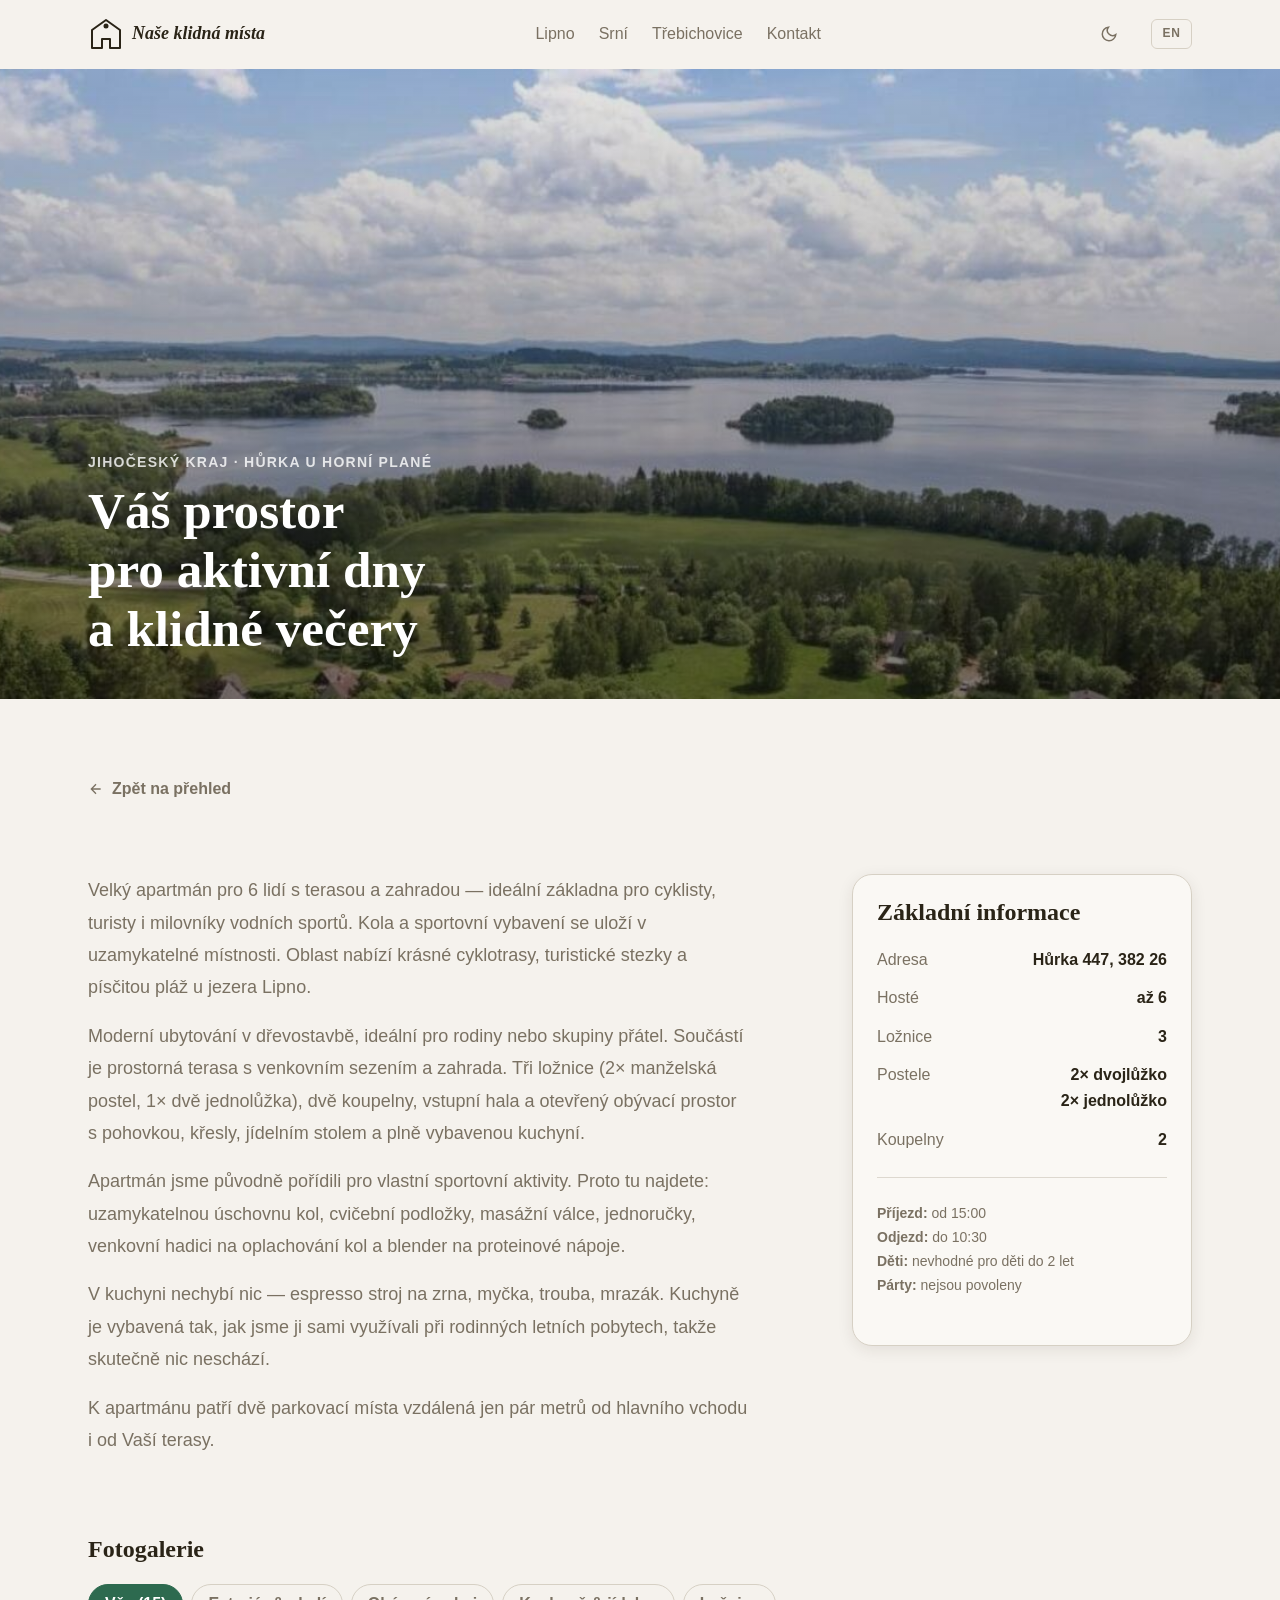
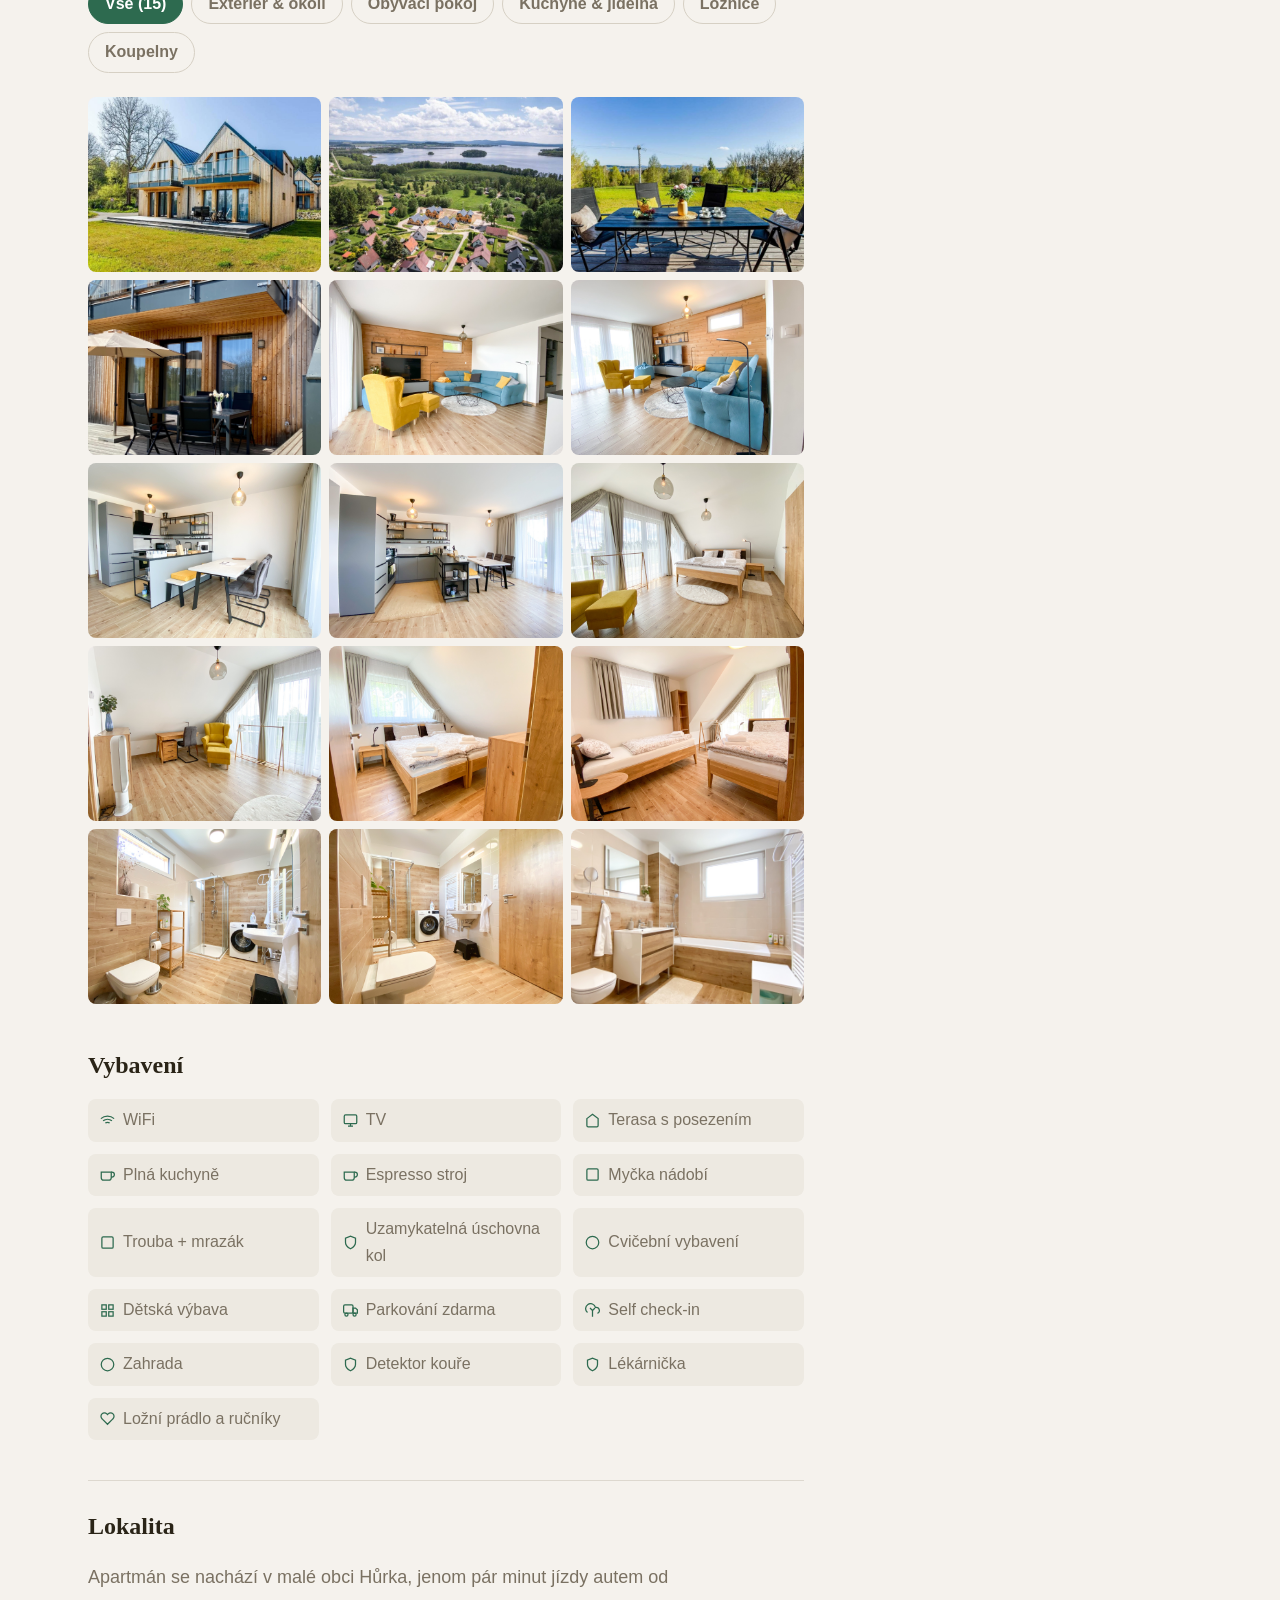
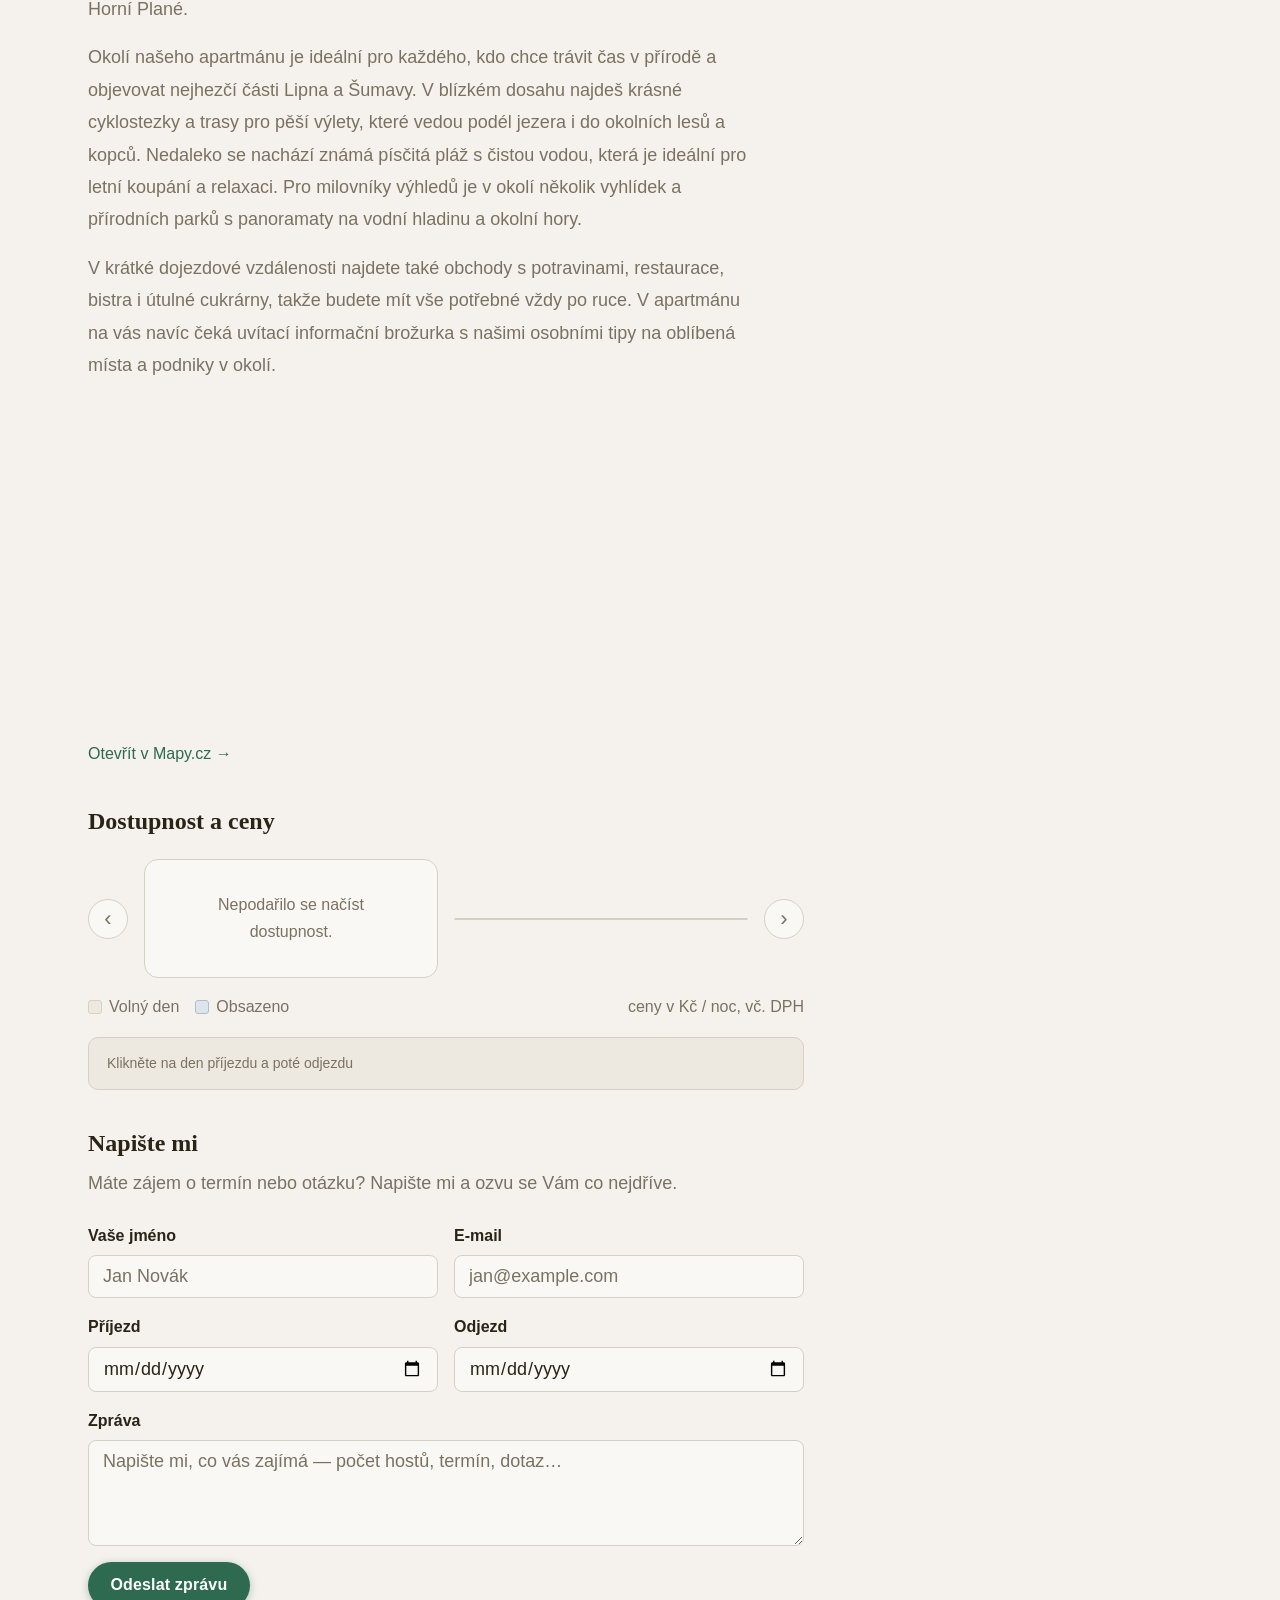
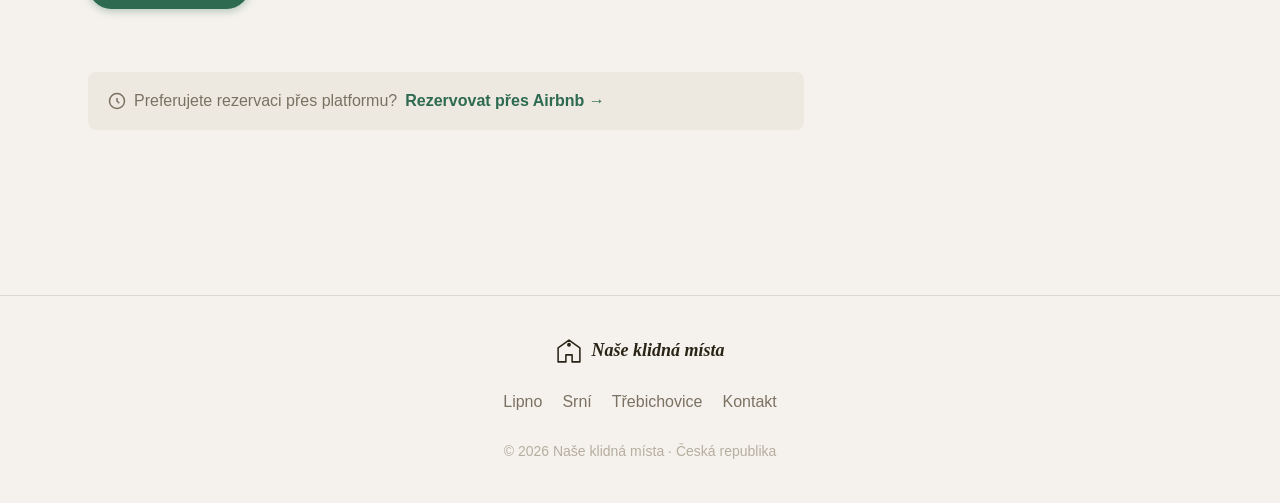
==== commit d242e9cd: "Fix: descriptions, amenities, rules with data-en-html, robust lang.js" ====
--- a/lipno.html
+++ b/lipno.html
@@ -511,10 +511,10 @@
 
           <!-- Popis -->
           <div class="detail-description">
-            <p>Velký apartmán pro 6 lidí s terasou a zahradou — ideální základna pro cyklisty, turisty i milovníky vodních sportů. Kola a sportovní vybavení se uloží v uzamykatelné místnosti. Oblast nabízí krásné cyklotrasy, turistické stezky a písčitou pláž u jezera Lipno.</p>
-            <p>Moderní ubytování v dřevostavbě, ideální pro rodiny nebo skupiny přátel. Součástí je prostorná terasa s venkovním sezením a zahrada. Tři ložnice (2× manželská postel, 1× dvě jednolůžka), dvě koupelny, vstupní hala a otevřený obývací prostor s pohovkou, křesly, jídelním stolem a plně vybavenou kuchyní.</p>
-            <p>Apartmán jsme původně pořídili pro vlastní sportovní aktivity. Proto tu najdete: uzamykatelnou úschovnu kol, cvičební podložky, masážní válce, jednoručky, venkovní hadici na oplachování kol a blender na proteinové nápoje.</p>
-            <p>V kuchyni nechybí nic — espresso stroj na zrna, myčka, trouba, mrazák. Kuchyně je vybavená tak, jak jsme ji sami využívali při rodinných letních pobytech, takže skutečně nic neschází.</p>
+            <p data-en="A large apartment for 6 people with a terrace and garden — an ideal base for cyclists, hikers and water sports enthusiasts. Bikes and sports equipment can be stored in the lockable room. The area offers beautiful cycling routes, hiking trails and a sandy beach on Lake Lipno.">Velký apartmán pro 6 lidí s terasou a zahradou — ideální základna pro cyklisty, turisty i milovníky vodních sportů. Kola a sportovní vybavení se uloží v uzamykatelné místnosti. Oblast nabízí krásné cyklotrasy, turistické stezky a písčitou pláž u jezera Lipno.</p>
+            <p data-en="Modern accommodation in a timber-frame building, ideal for families or groups of friends. There is a spacious terrace with outdoor seating and a garden. Three bedrooms (2× double bed, 1× two single beds), two bathrooms, entrance hall and open living area with sofa, armchairs, dining table and fully equipped kitchen.">Moderní ubytování v dřevostavbě, ideální pro rodiny nebo skupiny přátel. Součástí je prostorná terasa s venkovním sezením a zahrada. Tři ložnice (2× manželská postel, 1× dvě jednolůžka), dvě koupelny, vstupní hala a otevřený obývací prostor s pohovkou, křesly, jídelním stolem a plně vybavenou kuchyní.</p>
+            <p data-en="We originally bought this apartment for our own sporting trips. That is why you will find: a lockable bike storage room, exercise mats, foam rollers, dumbbells, an outdoor hose for washing bikes and a blender for protein drinks.">Apartmán jsme původně pořídili pro vlastní sportovní aktivity. Proto tu najdete: uzamykatelnou úschovnu kol, cvičební podložky, masážní válce, jednoručky, venkovní hadici na oplachování kol a blender na proteinové nápoje.</p>
+            <p data-en="The kitchen has everything — a bean-to-cup espresso machine, dishwasher, oven and freezer. The kitchen is equipped just as we used it ourselves on family summer stays — so truly nothing is missing.">V kuchyni nechybí nic — espresso stroj na zrna, myčka, trouba, mrazák. Kuchyně je vybavená tak, jak jsme ji sami využívali při rodinných letních pobytech, takže skutečně nic neschází.</p>
             <p data-en="The apartment includes two parking spaces just a few metres from the main entrance and your terrace.">K apartmánu patří dvě parkovací místa vzdálená jen pár metrů od hlavního vchodu i od Vaší terasy.</p>
           </div>
 
@@ -556,29 +556,29 @@
           <h2 class="detail-section-title" data-en="Amenities">Vybavení</h2>
           <div class="amenities-grid">
             <div class="amenity-item"><svg width="15" height="15" viewBox="0 0 24 24" fill="none" stroke="currentColor" stroke-width="2"><path d="M5 12.55a11 11 0 0114.08 0"/><path d="M1.42 9a16 16 0 0121.16 0"/><path d="M8.53 16.11a6 6 0 016.95 0"/><line x1="12" y1="20" x2="12.01" y2="20"/></svg> WiFi</div>
-            <div class="amenity-item"><svg width="15" height="15" viewBox="0 0 24 24" fill="none" stroke="currentColor" stroke-width="2"><rect x="2" y="3" width="20" height="14" rx="2"/><line x1="8" y1="21" x2="16" y2="21"/><line x1="12" y1="17" x2="12" y2="21"/></svg> TV</div>
-            <div class="amenity-item"><svg width="15" height="15" viewBox="0 0 24 24" fill="none" stroke="currentColor" stroke-width="2"><path d="M3 9l9-7 9 7v11a2 2 0 01-2 2H5a2 2 0 01-2-2z"/></svg> Terasa s posezením</div>
-            <div class="amenity-item"><svg width="15" height="15" viewBox="0 0 24 24" fill="none" stroke="currentColor" stroke-width="2"><path d="M18 8h1a4 4 0 010 8h-1"/><path d="M2 8h16v9a4 4 0 01-4 4H6a4 4 0 01-4-4V8z"/></svg> Plná kuchyně</div>
+            <div class="amenity-item"><svg width="15" height="15" viewBox="0 0 24 24" fill="none" stroke="currentColor" stroke-width="2"><rect x="2" y="3" width="20" height="14" rx="2"/><line x1="8" y1="21" x2="16" y2="21"/><line x1="12" y1="17" x2="12" y2="21"/></svg> <span data-en="TV">TV</span></div>
+            <div class="amenity-item"><svg width="15" height="15" viewBox="0 0 24 24" fill="none" stroke="currentColor" stroke-width="2"><path d="M3 9l9-7 9 7v11a2 2 0 01-2 2H5a2 2 0 01-2-2z"/></svg> <span data-en="Terrace with seating">Terasa s posezením</span></div>
+            <div class="amenity-item"><svg width="15" height="15" viewBox="0 0 24 24" fill="none" stroke="currentColor" stroke-width="2"><path d="M18 8h1a4 4 0 010 8h-1"/><path d="M2 8h16v9a4 4 0 01-4 4H6a4 4 0 01-4-4V8z"/></svg> <span data-en="Fully equipped kitchen">Plná kuchyně</span></div>
             <div class="amenity-item"><svg width="15" height="15" viewBox="0 0 24 24" fill="none" stroke="currentColor" stroke-width="2"><path d="M18 8h1a4 4 0 010 8h-1"/><path d="M2 8h16v9a4 4 0 01-4 4H6a4 4 0 01-4-4V8z"/></svg> Espresso stroj</div>
-            <div class="amenity-item"><svg width="15" height="15" viewBox="0 0 24 24" fill="none" stroke="currentColor" stroke-width="2"><rect x="3" y="3" width="18" height="18" rx="2"/></svg> Myčka nádobí</div>
-            <div class="amenity-item"><svg width="15" height="15" viewBox="0 0 24 24" fill="none" stroke="currentColor" stroke-width="2"><rect x="3" y="3" width="18" height="18" rx="2"/></svg> Trouba + mrazák</div>
-            <div class="amenity-item"><svg width="15" height="15" viewBox="0 0 24 24" fill="none" stroke="currentColor" stroke-width="2"><path d="M12 22s8-4 8-10V5l-8-3-8 3v7c0 6 8 10 8 10z"/></svg> Uzamykatelná úschovna kol</div>
+            <div class="amenity-item"><svg width="15" height="15" viewBox="0 0 24 24" fill="none" stroke="currentColor" stroke-width="2"><rect x="3" y="3" width="18" height="18" rx="2"/></svg> <span data-en="Dishwasher">Myčka nádobí</span></div>
+            <div class="amenity-item"><svg width="15" height="15" viewBox="0 0 24 24" fill="none" stroke="currentColor" stroke-width="2"><rect x="3" y="3" width="18" height="18" rx="2"/></svg> <span data-en="Oven + freezer">Trouba + mrazák</span></div>
+            <div class="amenity-item"><svg width="15" height="15" viewBox="0 0 24 24" fill="none" stroke="currentColor" stroke-width="2"><path d="M12 22s8-4 8-10V5l-8-3-8 3v7c0 6 8 10 8 10z"/></svg> <span data-en="Lockable bike storage">Uzamykatelná úschovna kol</span></div>
             <div class="amenity-item"><svg width="15" height="15" viewBox="0 0 24 24" fill="none" stroke="currentColor" stroke-width="2"><circle cx="12" cy="12" r="10"/></svg> Cvičební vybavení</div>
             <div class="amenity-item"><svg width="15" height="15" viewBox="0 0 24 24" fill="none" stroke="currentColor" stroke-width="2"><rect x="3" y="14" width="7" height="7"/><rect x="14" y="14" width="7" height="7"/><rect x="3" y="3" width="7" height="7"/><rect x="14" y="3" width="7" height="7"/></svg> Dětská výbava</div>
-            <div class="amenity-item"><svg width="15" height="15" viewBox="0 0 24 24" fill="none" stroke="currentColor" stroke-width="2"><rect x="1" y="3" width="15" height="13" rx="2"/><path d="M16 8h4l3 3v5h-7V8z"/><circle cx="5.5" cy="18.5" r="2.5"/><circle cx="18.5" cy="18.5" r="2.5"/></svg> Parkování zdarma</div>
+            <div class="amenity-item"><svg width="15" height="15" viewBox="0 0 24 24" fill="none" stroke="currentColor" stroke-width="2"><rect x="1" y="3" width="15" height="13" rx="2"/><path d="M16 8h4l3 3v5h-7V8z"/><circle cx="5.5" cy="18.5" r="2.5"/><circle cx="18.5" cy="18.5" r="2.5"/></svg> <span data-en="Free parking">Parkování zdarma</span></div>
             <div class="amenity-item"><svg width="15" height="15" viewBox="0 0 24 24" fill="none" stroke="currentColor" stroke-width="2"><path d="M12 22V12m0 0l-4-4m4 4l4-4"/><path d="M20 16.58A5 5 0 0018 7h-1.26A8 8 0 104 15.25"/></svg> Self check-in</div>
-            <div class="amenity-item"><svg width="15" height="15" viewBox="0 0 24 24" fill="none" stroke="currentColor" stroke-width="2"><circle cx="12" cy="12" r="10"/></svg> Zahrada</div>
+            <div class="amenity-item"><svg width="15" height="15" viewBox="0 0 24 24" fill="none" stroke="currentColor" stroke-width="2"><circle cx="12" cy="12" r="10"/></svg> <span data-en="Garden">Zahrada</span></div>
             <div class="amenity-item"><svg width="15" height="15" viewBox="0 0 24 24" fill="none" stroke="currentColor" stroke-width="2"><path d="M12 22s8-4 8-10V5l-8-3-8 3v7c0 6 8 10 8 10z"/></svg> Detektor kouře</div>
-            <div class="amenity-item"><svg width="15" height="15" viewBox="0 0 24 24" fill="none" stroke="currentColor" stroke-width="2"><path d="M12 22s8-4 8-10V5l-8-3-8 3v7c0 6 8 10 8 10z"/></svg> Lékárnička</div>
-            <div class="amenity-item"><svg width="15" height="15" viewBox="0 0 24 24" fill="none" stroke="currentColor" stroke-width="2"><path d="M20.84 4.61a5.5 5.5 0 00-7.78 0L12 5.67l-1.06-1.06a5.5 5.5 0 00-7.78 7.78l1.06 1.06L12 21.23l7.78-7.78 1.06-1.06a5.5 5.5 0 000-7.78z"/></svg> Ložní prádlo a ručníky</div>
+            <div class="amenity-item"><svg width="15" height="15" viewBox="0 0 24 24" fill="none" stroke="currentColor" stroke-width="2"><path d="M12 22s8-4 8-10V5l-8-3-8 3v7c0 6 8 10 8 10z"/></svg> <span data-en="First aid kit">Lékárnička</span></div>
+            <div class="amenity-item"><svg width="15" height="15" viewBox="0 0 24 24" fill="none" stroke="currentColor" stroke-width="2"><path d="M20.84 4.61a5.5 5.5 0 00-7.78 0L12 5.67l-1.06-1.06a5.5 5.5 0 00-7.78 7.78l1.06 1.06L12 21.23l7.78-7.78 1.06-1.06a5.5 5.5 0 000-7.78z"/></svg> <span data-en="Bed linen and towels">Ložní prádlo a ručníky</span></div>
           </div>
 
           <!-- Lokalita -->
           <h2 class="detail-section-title" style="margin-top: var(--space-10);" data-en="Location">Lokalita</h2>
           <div class="detail-description">
             <p data-en="The apartment is located in the small village of Hůrka, just a few minutes' drive from Horní Planá.">Apartmán se nachází v malé obci Hůrka, jenom pár minut jízdy autem od Horní Plané.</p>
-            <p>Okolí našeho apartmánu je ideální pro každého, kdo chce trávit čas v přírodě a objevovat nejhezčí části Lipna a Šumavy. V blízkém dosahu najdeš krásné cyklostezky a trasy pro pěší výlety, které vedou podél jezera i do okolních lesů a kopců. Nedaleko se nachází známá písčitá pláž s čistou vodou, která je ideální pro letní koupání a relaxaci. Pro milovníky výhledů je v okolí několik vyhlídek a přírodních parků s panoramaty na vodní hladinu a okolní hory.</p>
-            <p>V krátké dojezdové vzdálenosti najdete také obchody s potravinami, restaurace, bistra i útulné cukrárny, takže budete mít vše potřebné vždy po ruce. V apartmánu na vás navíc čeká uvítací informační brožurka s našimi osobními tipy na oblíbená místa a podniky v okolí.</p>
+            <p data-en="The area around our apartment is ideal for anyone wanting to spend time in nature and explore the most beautiful parts of South Bohemia.">Okolí našeho apartmánu je ideální pro každého, kdo chce trávit čas v přírodě a objevovat nejhezčí části Lipna a Šumavy. V blízkém dosahu najdeš krásné cyklostezky a trasy pro pěší výlety, které vedou podél jezera i do okolních lesů a kopců. Nedaleko se nachází známá písčitá pláž s čistou vodou, která je ideální pro letní koupání a relaxaci. Pro milovníky výhledů je v okolí několik vyhlídek a přírodních parků s panoramaty na vodní hladinu a okolní hory.</p>
+            <p data-en="Within a short drive you will also find grocery shops, restaurants, bistros and charming cafés.">V krátké dojezdové vzdálenosti najdete také obchody s potravinami, restaurace, bistra i útulné cukrárny, takže budete mít vše potřebné vždy po ruce. V apartmánu na vás navíc čeká uvítací informační brožurka s našimi osobními tipy na oblíbená místa a podniky v okolí.</p>
           </div>
           <!-- Mapka -->
           <div class="location-map">
@@ -665,10 +665,10 @@
               <div class="detail-sidebar-meta-row"><span data-en-html="Bathrooms">Koupelny</span><span>2</span></div>
             </div>
             <div class="detail-sidebar-rules">
-              <strong data-en="Check-in:">Příjezd:</strong> od 15:00<br>
-              <strong data-en="Check-out:">Odjezd:</strong> do 10:30<br>
-              <strong>Domácí zvířata:</strong> pouze po předchozí domluvě<br>
-              <strong data-en="Parties:">Párty:</strong> nejsou povoleny
+              <span data-en-html="<strong>Check-in:</strong> from 15:00<br><strong>Check-out:</strong> by 10:30<br><strong>Children:</strong> not suitable for children under 2<br><strong>Parties:</strong> not permitted"><strong>Příjezd:</strong> od 15:00<br>
+              <strong>Odjezd:</strong> do 10:30<br>
+              <strong>Děti:</strong> nevhodné pro děti do 2 let<br>
+              <strong>Párty:</strong> nejsou povoleny</span>
             </div>
           </div>
         </aside>
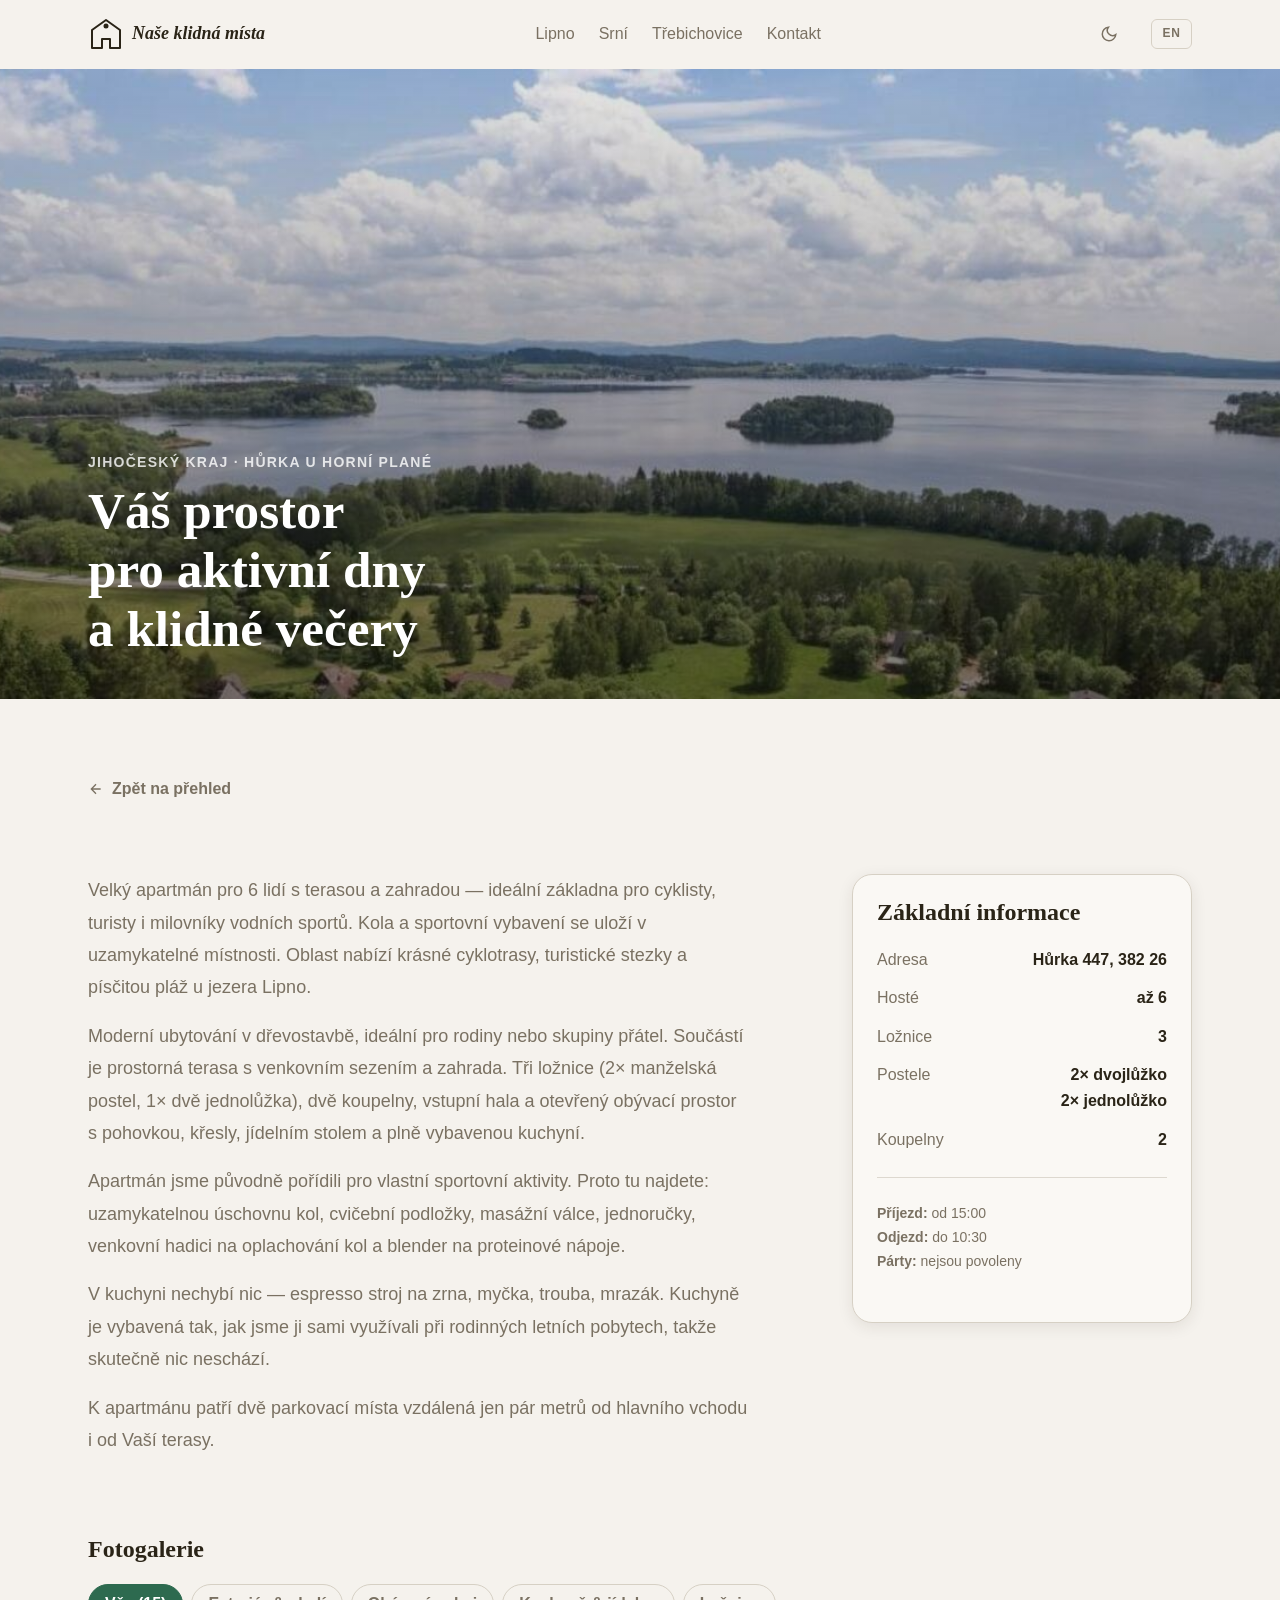
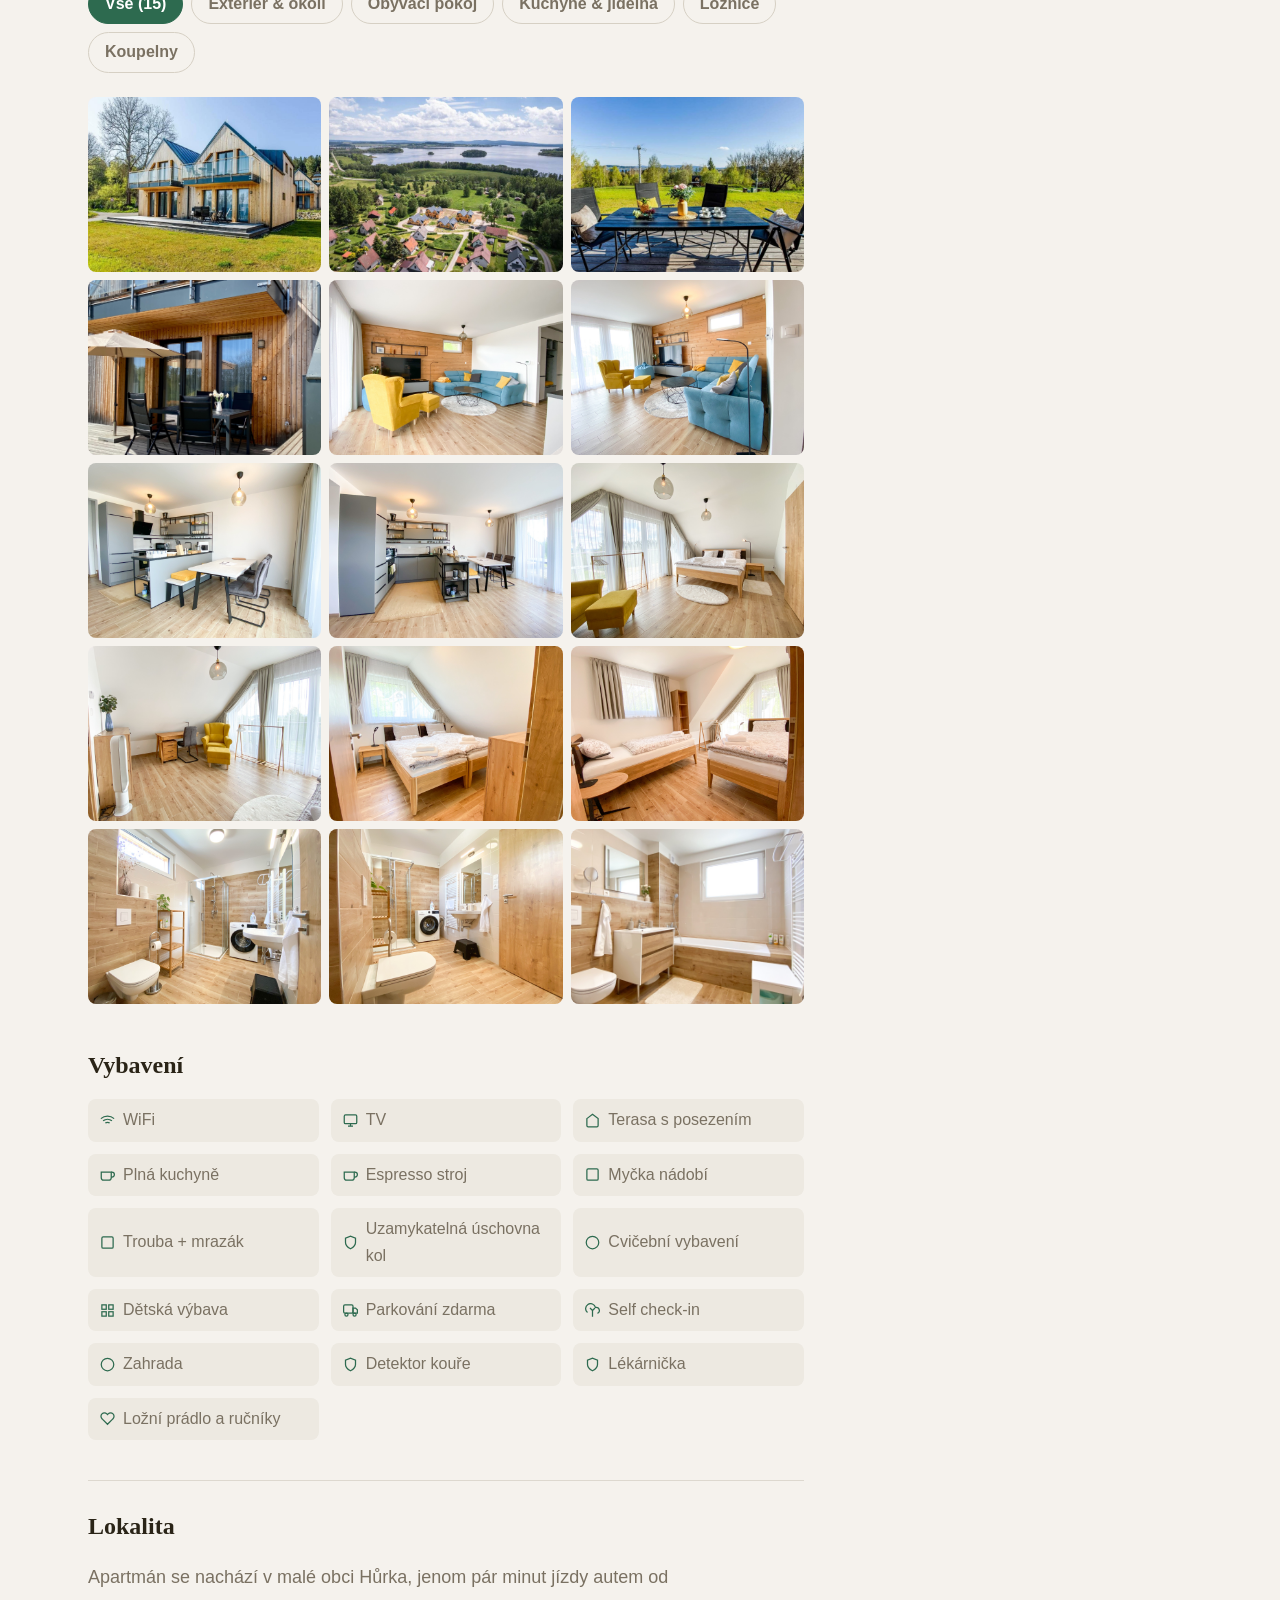
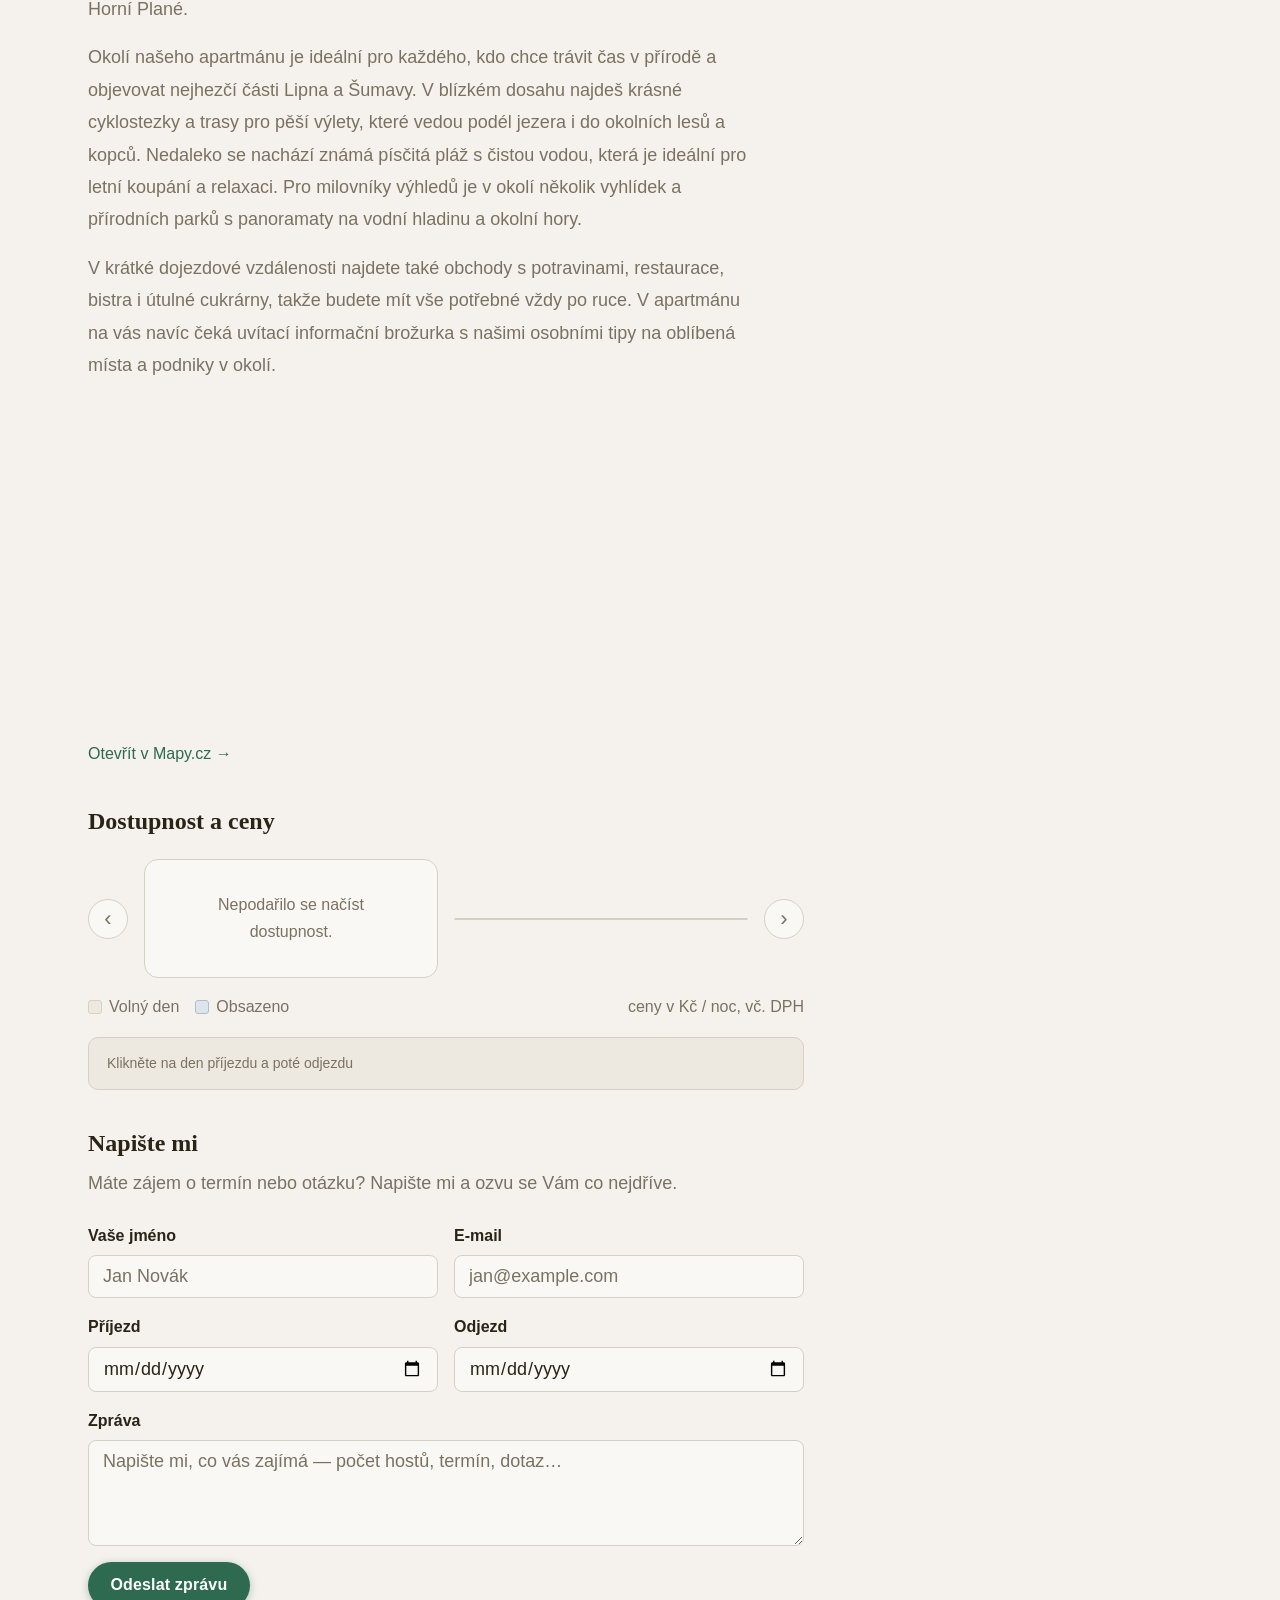
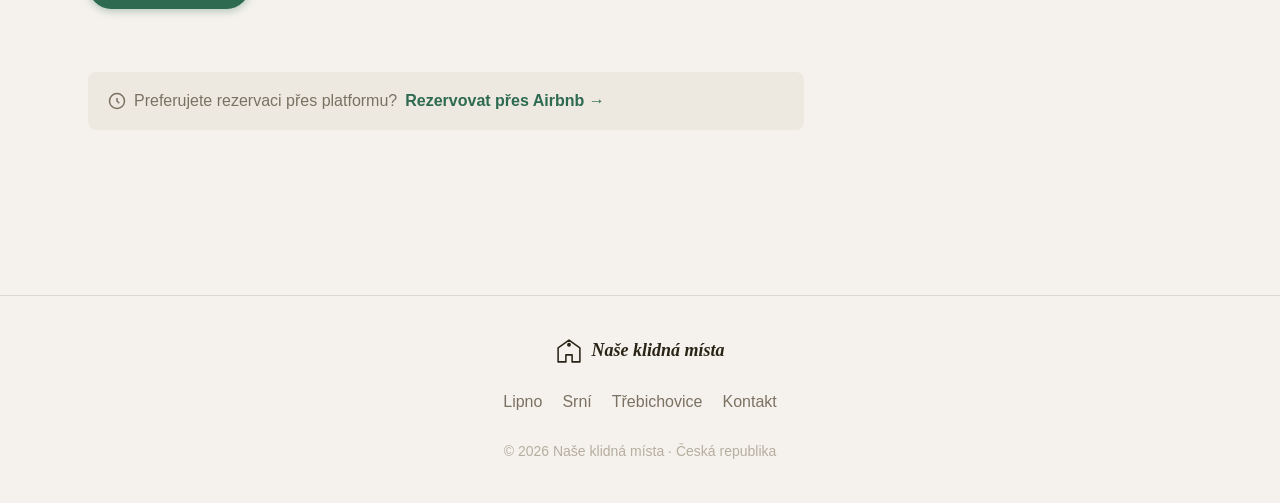
==== commit b5ee8983: "fix: lipno - smazat děti infobox, gallery tabs EN, JS texty nocí/Zrušit/Nyní, textarea placeholder" ====
--- a/lipno.html
+++ b/lipno.html
@@ -528,8 +528,8 @@
               <button class="gallery-tab" data-cat="exteriér" data-en="Exterior &amp; surroundings">Exteriér &amp; okolí</button>
               <button class="gallery-tab" data-cat="obyvak" data-en="Living room">Obývací pokoj</button>
               <button class="gallery-tab" data-cat="kuchyne" data-en="Kitchen &amp; dining">Kuchyně &amp; jídelna</button>
-              <button class="gallery-tab" data-cat="loznice">Ložnice</button>
-              <button class="gallery-tab" data-cat="koupelna">Koupelny</button>
+              <button class="gallery-tab" data-cat="loznice" data-en="Bedrooms">Ložnice</button>
+              <button class="gallery-tab" data-cat="koupelna" data-en="Bathrooms">Koupelny</button>
             </div>
 
             <!-- Mřížka -->
@@ -559,16 +559,16 @@
             <div class="amenity-item"><svg width="15" height="15" viewBox="0 0 24 24" fill="none" stroke="currentColor" stroke-width="2"><rect x="2" y="3" width="20" height="14" rx="2"/><line x1="8" y1="21" x2="16" y2="21"/><line x1="12" y1="17" x2="12" y2="21"/></svg> <span data-en="TV">TV</span></div>
             <div class="amenity-item"><svg width="15" height="15" viewBox="0 0 24 24" fill="none" stroke="currentColor" stroke-width="2"><path d="M3 9l9-7 9 7v11a2 2 0 01-2 2H5a2 2 0 01-2-2z"/></svg> <span data-en="Terrace with seating">Terasa s posezením</span></div>
             <div class="amenity-item"><svg width="15" height="15" viewBox="0 0 24 24" fill="none" stroke="currentColor" stroke-width="2"><path d="M18 8h1a4 4 0 010 8h-1"/><path d="M2 8h16v9a4 4 0 01-4 4H6a4 4 0 01-4-4V8z"/></svg> <span data-en="Fully equipped kitchen">Plná kuchyně</span></div>
-            <div class="amenity-item"><svg width="15" height="15" viewBox="0 0 24 24" fill="none" stroke="currentColor" stroke-width="2"><path d="M18 8h1a4 4 0 010 8h-1"/><path d="M2 8h16v9a4 4 0 01-4 4H6a4 4 0 01-4-4V8z"/></svg> Espresso stroj</div>
+            <div class="amenity-item"><svg width="15" height="15" viewBox="0 0 24 24" fill="none" stroke="currentColor" stroke-width="2"><path d="M18 8h1a4 4 0 010 8h-1"/><path d="M2 8h16v9a4 4 0 01-4 4H6a4 4 0 01-4-4V8z"/></svg><span data-en="Espresso machine"> Espresso stroj</span></div>
             <div class="amenity-item"><svg width="15" height="15" viewBox="0 0 24 24" fill="none" stroke="currentColor" stroke-width="2"><rect x="3" y="3" width="18" height="18" rx="2"/></svg> <span data-en="Dishwasher">Myčka nádobí</span></div>
             <div class="amenity-item"><svg width="15" height="15" viewBox="0 0 24 24" fill="none" stroke="currentColor" stroke-width="2"><rect x="3" y="3" width="18" height="18" rx="2"/></svg> <span data-en="Oven + freezer">Trouba + mrazák</span></div>
             <div class="amenity-item"><svg width="15" height="15" viewBox="0 0 24 24" fill="none" stroke="currentColor" stroke-width="2"><path d="M12 22s8-4 8-10V5l-8-3-8 3v7c0 6 8 10 8 10z"/></svg> <span data-en="Lockable bike storage">Uzamykatelná úschovna kol</span></div>
-            <div class="amenity-item"><svg width="15" height="15" viewBox="0 0 24 24" fill="none" stroke="currentColor" stroke-width="2"><circle cx="12" cy="12" r="10"/></svg> Cvičební vybavení</div>
-            <div class="amenity-item"><svg width="15" height="15" viewBox="0 0 24 24" fill="none" stroke="currentColor" stroke-width="2"><rect x="3" y="14" width="7" height="7"/><rect x="14" y="14" width="7" height="7"/><rect x="3" y="3" width="7" height="7"/><rect x="14" y="3" width="7" height="7"/></svg> Dětská výbava</div>
+            <div class="amenity-item"><svg width="15" height="15" viewBox="0 0 24 24" fill="none" stroke="currentColor" stroke-width="2"><circle cx="12" cy="12" r="10"/></svg><span data-en="Exercise equipment"> Cvičební vybavení</span></div>
+            <div class="amenity-item"><svg width="15" height="15" viewBox="0 0 24 24" fill="none" stroke="currentColor" stroke-width="2"><rect x="3" y="14" width="7" height="7"/><rect x="14" y="14" width="7" height="7"/><rect x="3" y="3" width="7" height="7"/><rect x="14" y="3" width="7" height="7"/></svg><span data-en="Children's equipment"> Dětská výbava</span></div>
             <div class="amenity-item"><svg width="15" height="15" viewBox="0 0 24 24" fill="none" stroke="currentColor" stroke-width="2"><rect x="1" y="3" width="15" height="13" rx="2"/><path d="M16 8h4l3 3v5h-7V8z"/><circle cx="5.5" cy="18.5" r="2.5"/><circle cx="18.5" cy="18.5" r="2.5"/></svg> <span data-en="Free parking">Parkování zdarma</span></div>
             <div class="amenity-item"><svg width="15" height="15" viewBox="0 0 24 24" fill="none" stroke="currentColor" stroke-width="2"><path d="M12 22V12m0 0l-4-4m4 4l4-4"/><path d="M20 16.58A5 5 0 0018 7h-1.26A8 8 0 104 15.25"/></svg> Self check-in</div>
             <div class="amenity-item"><svg width="15" height="15" viewBox="0 0 24 24" fill="none" stroke="currentColor" stroke-width="2"><circle cx="12" cy="12" r="10"/></svg> <span data-en="Garden">Zahrada</span></div>
-            <div class="amenity-item"><svg width="15" height="15" viewBox="0 0 24 24" fill="none" stroke="currentColor" stroke-width="2"><path d="M12 22s8-4 8-10V5l-8-3-8 3v7c0 6 8 10 8 10z"/></svg> Detektor kouře</div>
+            <div class="amenity-item"><svg width="15" height="15" viewBox="0 0 24 24" fill="none" stroke="currentColor" stroke-width="2"><path d="M12 22s8-4 8-10V5l-8-3-8 3v7c0 6 8 10 8 10z"/></svg><span data-en="Smoke detector"> Detektor kouře</span></div>
             <div class="amenity-item"><svg width="15" height="15" viewBox="0 0 24 24" fill="none" stroke="currentColor" stroke-width="2"><path d="M12 22s8-4 8-10V5l-8-3-8 3v7c0 6 8 10 8 10z"/></svg> <span data-en="First aid kit">Lékárnička</span></div>
             <div class="amenity-item"><svg width="15" height="15" viewBox="0 0 24 24" fill="none" stroke="currentColor" stroke-width="2"><path d="M20.84 4.61a5.5 5.5 0 00-7.78 0L12 5.67l-1.06-1.06a5.5 5.5 0 00-7.78 7.78l1.06 1.06L12 21.23l7.78-7.78 1.06-1.06a5.5 5.5 0 000-7.78z"/></svg> <span data-en="Bed linen and towels">Ložní prádlo a ručníky</span></div>
           </div>
@@ -589,7 +589,7 @@
               allowfullscreen loading="lazy"
               title="Mapa – Hůrka 447"
             ></iframe>
-            <p class="map-link"><a href="https://mapy.com/s/nujagonojo" target="_blank" rel="noopener">Otevřít v Mapy.cz &rarr;</a></p>
+            <p class="map-link"><a href="https://mapy.com/s/nujagonojo" target="_blank" rel="noopener" data-en="Open in Mapy.cz →">Otevřít v Mapy.cz →</a></p>
           </div>
 
           <!-- Kalendář dostupnosti -->
@@ -602,9 +602,9 @@
               <button class="cal-arrow" id="calNextOuter" aria-label="Další měsíc">›</button>
             </div>
             <div class="cal-legend">
-              <div class="cal-legend-item"><div class="cal-legend-dot available"></div>Volný den</div>
-              <div class="cal-legend-item"><div class="cal-legend-dot occupied"></div>Obsazeno</div>
-              <div style="margin-left:auto; font-size:var(--text-sm); color:var(--color-text-muted);">ceny v Kč / noc, vč. DPH</div>
+              <div class="cal-legend-item"><div class="cal-legend-dot available"></div><span data-en="Available">Volný den</span></div>
+              <div class="cal-legend-item"><div class="cal-legend-dot occupied"></div><span data-en="Occupied">Obsazeno</span></div>
+              <div class="cal-price-note" style="margin-left:auto; font-size:var(--text-sm); color:var(--color-text-muted);" data-en="prices in CZK / night, incl. VAT">ceny v Kč / noc, vč. DPH</div>
             </div>
           <div class="cal-warn" id="calWarn"></div>
           <div class="cal-summary-bar" id="calSummary"><span class="summary-hint">Klikněte na den příjezdu a poté odjezdu</span></div>
@@ -637,7 +637,7 @@
                 </div>
                 <div class="form-group">
                   <label for="cf-message" data-en="Message">Zpráva</label>
-                  <textarea id="cf-message" name="zprava" rows="4" placeholder="Napište mi, co vás zajímá — počet hostů, termín, dotaz…"></textarea>
+                  <textarea id="cf-message" name="zprava" rows="4" placeholder="Napište mi, co vás zajímá — počet hostů, termín, dotaz…" data-en-placeholder="Tell me what you're interested in — number of guests, dates, any questions…"></textarea>
                 </div>
                 <div><button type="submit" class="btn btn-primary" data-en="Send message">Odeslat zprávu</button></div>
                 <p class="form-note" id="formNote"></p>
@@ -645,7 +645,7 @@
 
               <div class="airbnb-alt">
                 <svg width="18" height="18" viewBox="0 0 24 24" fill="none" stroke="currentColor" stroke-width="2"><path d="M12 2C6.48 2 2 6.48 2 12s4.48 10 10 10 10-4.48 10-10S17.52 2 12 2z"/><path d="M12 8v4l3 3"/></svg>
-                Preferujete rezervaci přes platformu?
+                <span data-en="Prefer booking through a platform?">Preferujete rezervaci přes platformu?</span>
                 <a href="https://www.airbnb.cz/h/apartmanprocyklisty" target="_blank" rel="noopener" data-en="Book on Airbnb →">Rezervovat přes Airbnb &rarr;</a>
               </div>
             </div>
@@ -661,13 +661,12 @@
               <div class="detail-sidebar-meta-row"><span data-en-html="Address">Adresa</span><span>Hůrka 447, 382 26</span></div>
               <div class="detail-sidebar-meta-row"><span data-en="Guests">Hosté</span><span data-en="up to 6">až 6</span></div>
               <div class="detail-sidebar-meta-row"><span data-en="Bedrooms">Ložnice</span><span>3</span></div>
-              <div class="detail-sidebar-meta-row"><span data-en="Beds">Postele</span><span style="text-align:right">2× dvojlůžko<br>2× jednolůžko</span></div>
+              <div class="detail-sidebar-meta-row"><span data-en="Beds">Postele</span><span style="text-align:right" data-en-html="2&times; double bed<br>2&times; single bed">2× dvojlůžko<br>2× jednolůžko</span></div>
               <div class="detail-sidebar-meta-row"><span data-en-html="Bathrooms">Koupelny</span><span>2</span></div>
             </div>
             <div class="detail-sidebar-rules">
               <span data-en-html="<strong>Check-in:</strong> from 15:00<br><strong>Check-out:</strong> by 10:30<br><strong>Children:</strong> not suitable for children under 2<br><strong>Parties:</strong> not permitted"><strong>Příjezd:</strong> od 15:00<br>
               <strong>Odjezd:</strong> do 10:30<br>
-              <strong>Děti:</strong> nevhodné pro děti do 2 let<br>
               <strong>Párty:</strong> nejsou povoleny</span>
             </div>
           </div>
@@ -691,7 +690,7 @@
       <div class="footer-inner">
         <div class="footer-brand">
           <svg width="28" height="28" viewBox="0 0 36 36" fill="none"><path d="M18 4L4 14v18h10v-9h8v9h10V14L18 4z" stroke="currentColor" stroke-width="2" stroke-linejoin="round" fill="none"/><circle cx="18" cy="10" r="2.5" fill="currentColor"/></svg>
-          <span>Naše klidná místa</span>
+          <span data-en="Our Peaceful Places">Naše klidná místa</span>
         </div>
         <div class="footer-links">
           <a href="lipno.html">Lipno</a>
@@ -868,7 +867,8 @@
         if (invalidRange) cls += ' invalid-range';
         if (ds === todayStr) cls += ' today';
         const priceHtml = (!past && !isOcc && price) ? `<span class="day-price">${Number(price).toLocaleString('cs-CZ')}</span>` : '';
-        const minHtml   = (!past && !isOcc) ? `<span class="day-min">Min<br>${minStay} nocí</span>` : '';
+        const nightWord = window.__calLang === 'en' ? 'nights' : 'nocí';
+        const minHtml   = (!past && !isOcc) ? `<span class="day-min">Min<br>${minStay} ${nightWord}</span>` : '';
         html += `<div class="${cls}" data-ds="${ds}"><span class="day-num">${d}</span>${priceHtml}${minHtml}</div>`;
       }
       html += '</div>';
@@ -916,7 +916,9 @@
           const nights = daysBetween(sel.start, ds);
           const ms = calcMinStay(sel.start, nights);
           if (nights < ms) {
-            warn.textContent = `⚠ Minimální pobyt pro tento termín je ${ms} nocí — přidejte ještě ${ms - nights} ${ms - nights === 1 ? 'noc' : 'noci'}`;
+            warn.textContent = window.__calLang === 'en'
+            ? `⚠ Minimum stay for this period is ${ms} nights — please add ${ms - nights} more ${ms - nights === 1 ? 'night' : 'nights'}`
+            : `⚠ Minimální pobyt pro tento termín je ${ms} nocí — přidejte ještě ${ms - nights} ${ms - nights === 1 ? 'noc' : 'noci'}`;
             warn.style.display = 'block';
           } else { warn.style.display = 'none'; }
         }
@@ -953,14 +955,14 @@
       }
       if (!sel.end) {
         el.innerHTML = `<div class="summary-info">Příjezd: <strong>${fmtDate(sel.start)}</strong></div>
-          <div class="summary-hint">Nyní klikněte na den odjezdu</div>
-          <button class="btn-clear" onclick="resetSel()">Zrušit</button>`; return;
+          <div class="summary-hint">${window.__calLang==='en' ? 'Now click the departure date' : 'Nyní klikněte na den odjezdu'}</div>
+          <button class="btn-clear" onclick="resetSel()">${window.__calLang==='en' ? 'Cancel' : 'Zrušit'}</button>`; return;
       }
       const nights = daysBetween(sel.start, sel.end);
       const ms = calcMinStay(sel.start, nights);
       if (nights < ms) {
-        el.innerHTML = `<span style="color:#c0392b;font-size:14px">⚠ Minimální pobyt pro tento termín je ${ms} nocí. Vyberte delší termín.</span>
-          <button class="btn-clear" onclick="resetSel()">Zrušit výběr</button>`; return;
+        el.innerHTML = `<span style="color:#c0392b;font-size:14px">${window.__calLang==='en' ? `⚠ Minimum stay for this period is ${ms} nights. Please select a longer period.` : `⚠ Minimální pobyt pro tento termín je ${ms} nocí. Vyberte delší termín.`}</span>
+          <button class="btn-clear" onclick="resetSel()">${window.__calLang==='en' ? 'Cancel' : 'Zrušit výběr'}</button>`; return;
       }
       let total = 0;
       for (let i = 0; i < nights; i++) total += (getPrice(addDays(sel.start, i)) || 0);
@@ -969,17 +971,17 @@
           <div class="deposit-row"><span>Záloha k rezervaci (30 %):</span> <strong>${Math.round(total * 0.3).toLocaleString('cs-CZ')} Kč</strong></div>
           <div class="deposit-row"><span>Doplatek (týden před příjezdem):</span> <strong>${Math.round(total * 0.7).toLocaleString('cs-CZ')} Kč</strong></div>
         </div>`;
-      const feeNote = LOCAL_FEE > 0 ? `<div class="summary-fee">+ Místní poplatek z pobytu <strong>${LOCAL_FEE} Kč</strong>/noc za dospělého hosta (účtováno zvlášť)</div>` : '';
+      const feeNote = LOCAL_FEE > 0 ? `<div class="summary-fee">${window.__calLang==='en' ? `+ Local tourist tax <strong>${LOCAL_FEE} CZK</strong>/night per adult guest (charged separately)` : `+ Místní poplatek z pobytu <strong>${LOCAL_FEE} Kč</strong>/noc za dospělého hosta (účtováno zvlášť)`}</div>` : '';
       el.innerHTML = `
         <div style="flex:1">
-          <div class="summary-info">Příjezd <strong>${fmtDate(sel.start)}</strong> → Odjezd <strong>${fmtDate(sel.end)}</strong> · <strong>${nights} nocí</strong></div>
+          <div class="summary-info">${window.__calLang==='en' ? 'Arrival' : 'Příjezd'} <strong>${fmtDate(sel.start)}</strong> → ${window.__calLang==='en' ? 'Departure' : 'Odjezd'} <strong>${fmtDate(sel.end)}</strong> · <strong>${nights} ${window.__calLang==='en' ? 'nights' : 'nocí'}</strong></div>
           <div style="display:flex;align-items:baseline;gap:8px;margin-top:4px">
             <span class="summary-total">${total.toLocaleString('cs-CZ')} Kč</span>
             <span class="summary-vat">vč. DPH</span>
           </div>
           ${feeNote}${deposit}
         </div>
-        <button class="btn-clear" onclick="resetSel()">Zrušit</button>`;
+        <button class="btn-clear" onclick="resetSel()">${window.__calLang==='en' ? 'Cancel' : 'Zrušit'}</button>`;
       prefillForm();
     }
 
@@ -1029,7 +1031,7 @@
             headers: { 'Accept': 'application/json' }
           });
           if (res.ok) {
-            note.textContent = 'Zpráva odeslána. Ozvu se co nejdříve.';
+            note.textContent = window.__calLang === 'en' ? 'Message sent. I\'ll get back to you soon.' : 'Zpráva odeslána. Ozvu se co nejdříve.';
             form.reset();
           } else {
             note.textContent = 'Něco se pokazilo. Zkuste to prosím znovu.';
@@ -1047,6 +1049,7 @@
     const DAY_NAMES_CS   = ['PO','ÚT','ST','ČT','PÁ','SO','NE'];
 
     window.setCalendarLang = function(lang) {
+      window.__calLang = lang;
       const isEN = lang === 'en';
       // Měsíce v navigaci
       document.querySelectorAll('.cal-month-title').forEach(el => {
@@ -1064,13 +1067,7 @@
         el.textContent = isEN ? DAY_NAMES_EN[i % 7] : DAY_NAMES_CS[i % 7];
       });
       // Legenda
-      document.querySelectorAll('.cal-legend-item').forEach(el => {
-        const span = el.querySelector('span:last-child') || el.querySelector('span');
-        if (!span) return;
-        const t = span.textContent.trim();
-        if (t === 'Volný den' || t === 'Available') span.textContent = isEN ? 'Available' : 'Volný den';
-        if (t === 'Obsazeno' || t === 'Occupied') span.textContent = isEN ? 'Occupied' : 'Obsazeno';
-      });
+      // legenda řešena přes data-en na span
       // Hint text
       document.querySelectorAll('.cal-hint').forEach(el => {
         if (isEN) {
@@ -1091,6 +1088,17 @@
           if (el.dataset.cs) el.textContent = el.dataset.cs;
         }
       });
+      // Re-apply data-en translations
+      document.querySelectorAll('[data-en]').forEach(function(el) {
+        var csVal = el.getAttribute('data-cs');
+        if (isEN) el.textContent = el.getAttribute('data-en');
+        else if (csVal && csVal.trim()) el.textContent = csVal;
+      });
+      document.querySelectorAll('[data-en-html]').forEach(function(el) {
+        var csHtml = el.getAttribute('data-cs-html');
+        if (isEN) el.innerHTML = el.getAttribute('data-en-html');
+        else if (csHtml && csHtml.trim()) el.innerHTML = csHtml;
+      });
       // ceny v Kč text
       document.querySelectorAll('.cal-price-note').forEach(el => {
         if (isEN) {
--- a/style.css
+++ b/style.css
@@ -1262,12 +1262,4 @@
 }
 
 /* Hide/show by language */
-[data-lang="cs"] [data-en]:not([data-cs]) { display: none !important; }
-[data-lang="en"] [data-cs] { display: none !important; }
-[data-lang="en"] [data-en] { display: block; }
-[data-lang="en"] span[data-en] { display: inline; }
-[data-lang="en"] a[data-en] { display: inline; }
-[data-lang="en"] button[data-en] { display: inline-block; }
-[data-lang="en"] li[data-en] { display: list-item; }
-[data-lang="en"] label[data-en] { display: block; }
-[data-lang="en"] option[data-en] { display: block; }
+/* Language switching is handled entirely by lang.js via textContent swap */
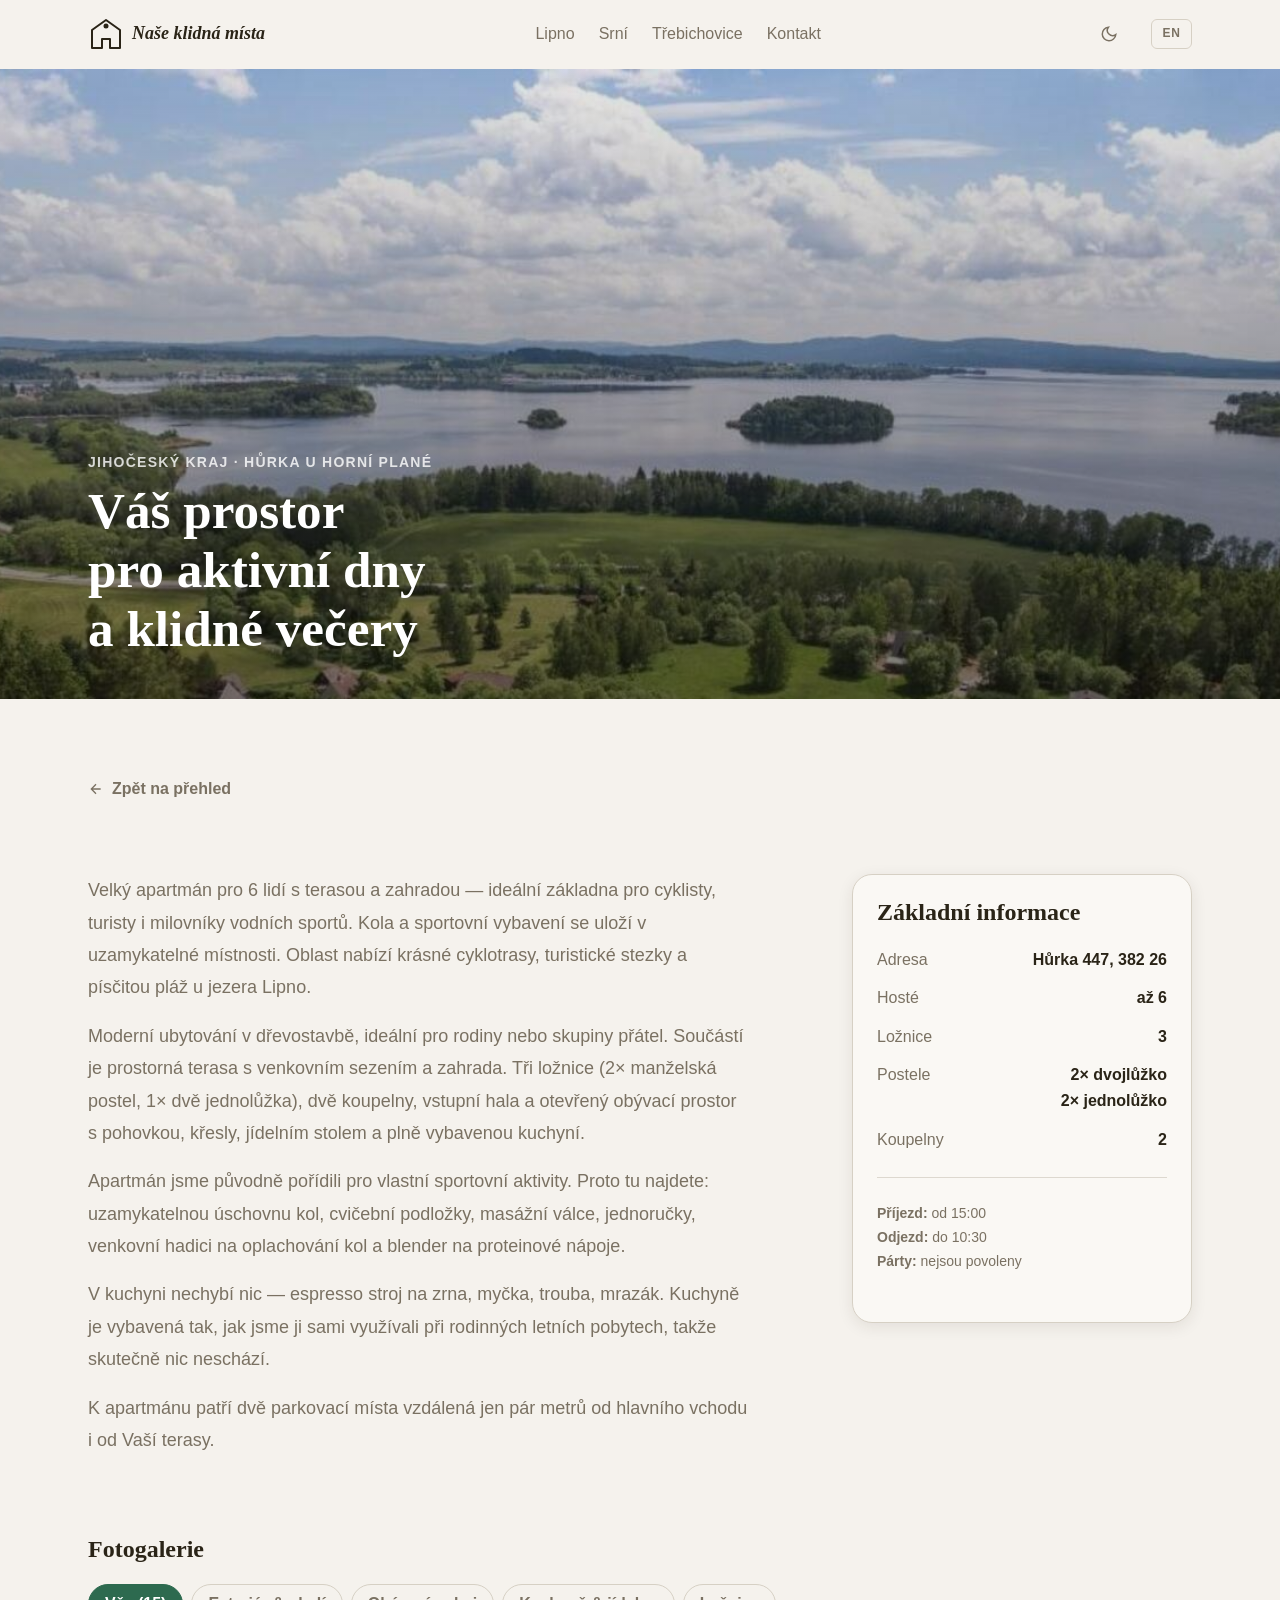
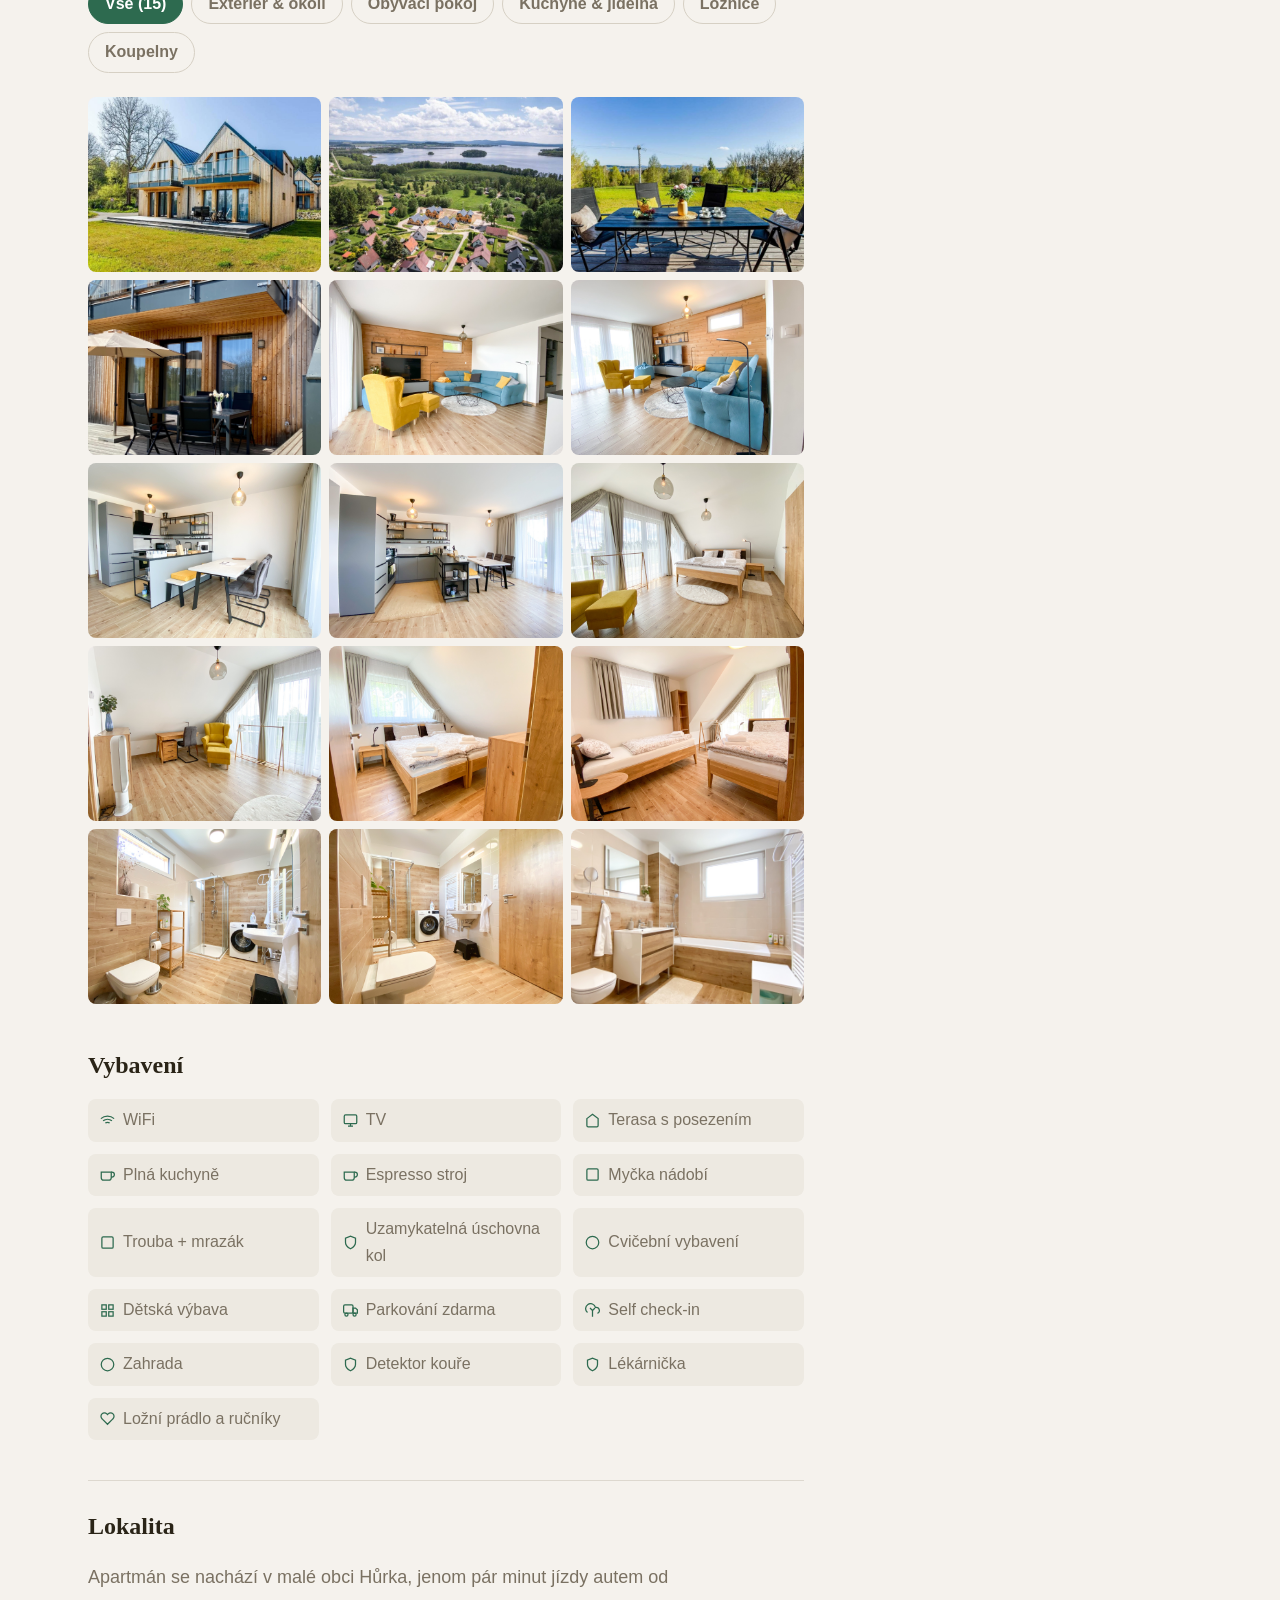
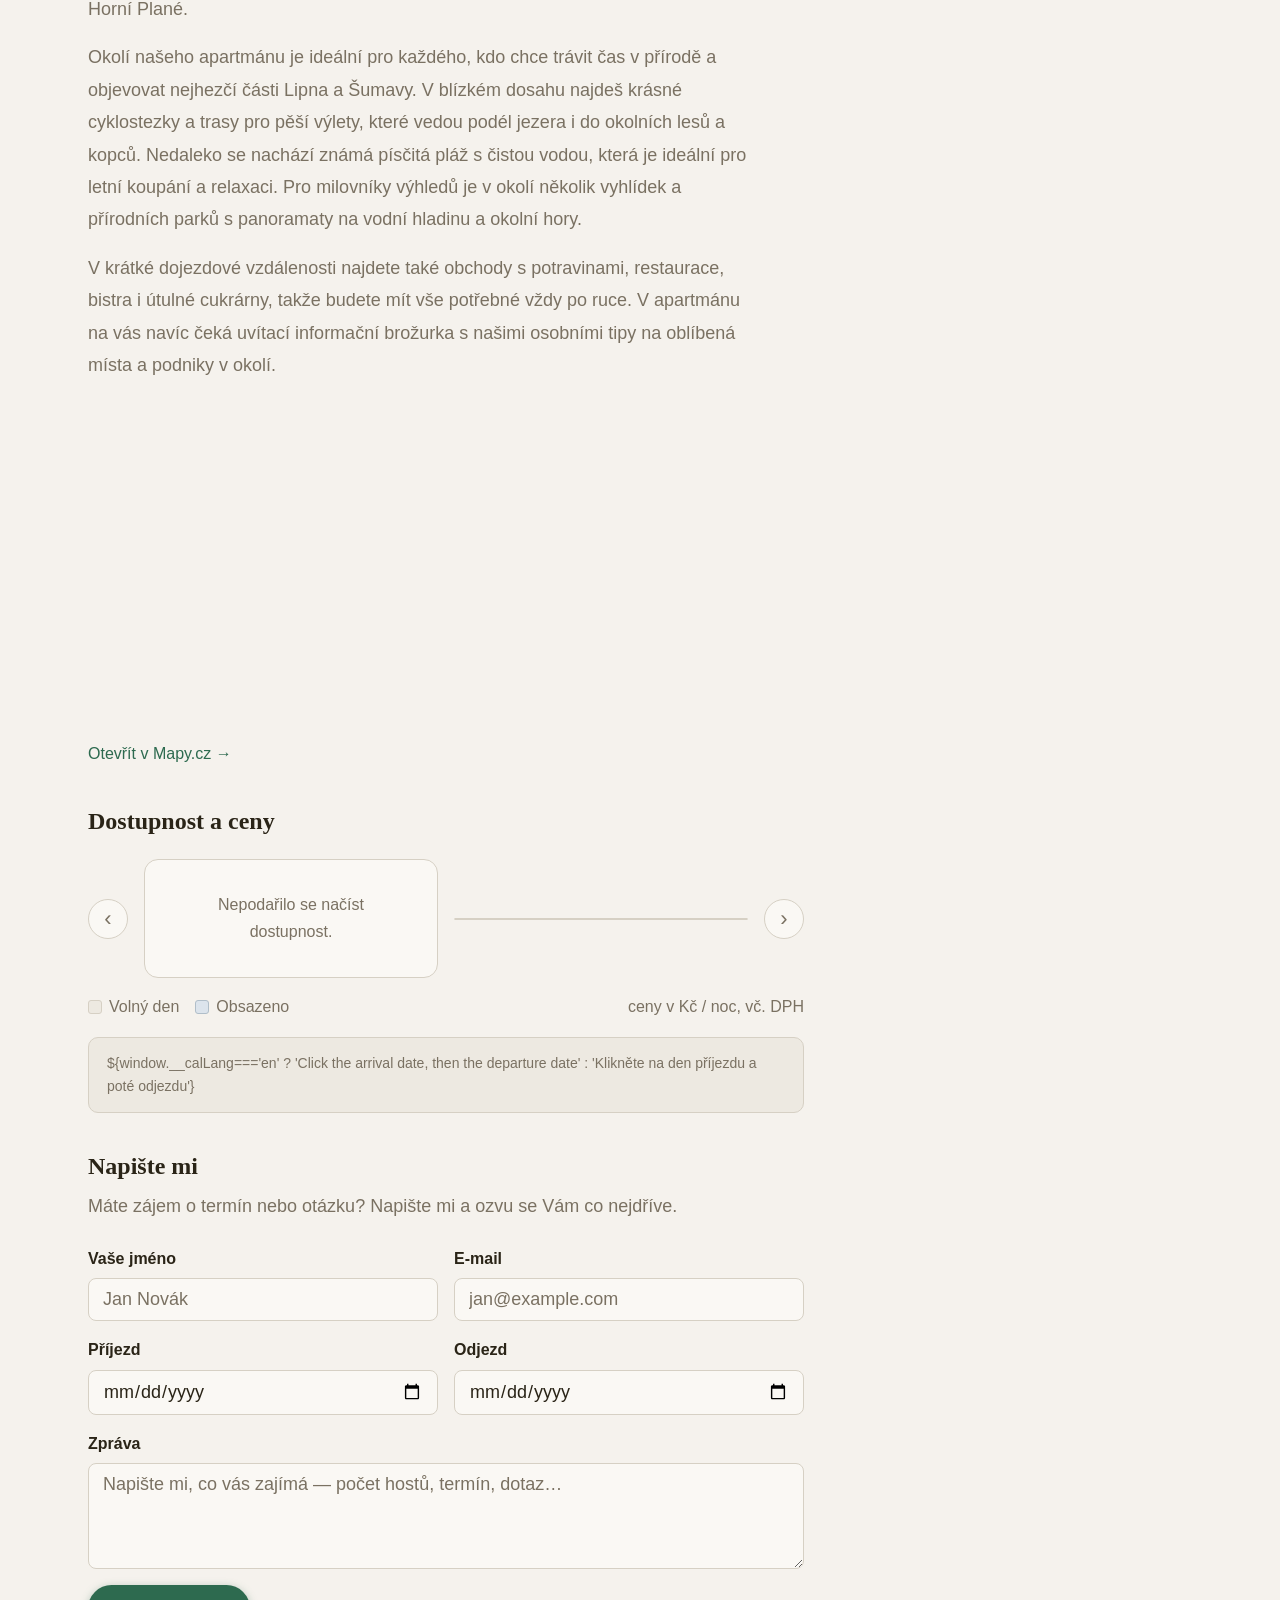
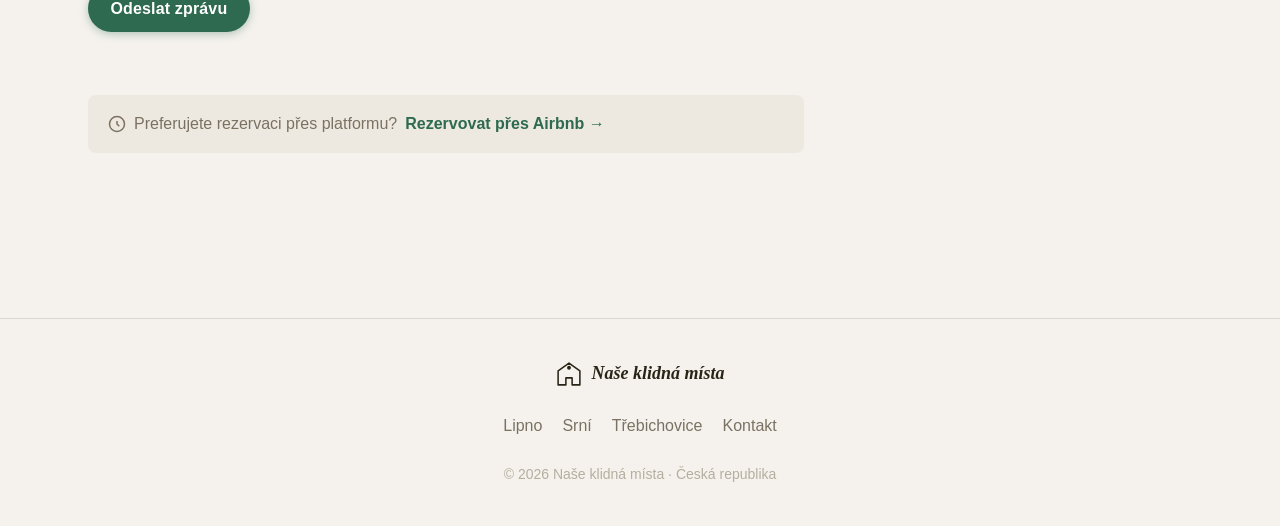
==== commit 64ef3f5b: "fix: lipno - záloha/doplatek EN, děti z EN infobox, Klikněte EN, Příjezd EN" ====
--- a/lipno.html
+++ b/lipno.html
@@ -607,7 +607,7 @@
               <div class="cal-price-note" style="margin-left:auto; font-size:var(--text-sm); color:var(--color-text-muted);" data-en="prices in CZK / night, incl. VAT">ceny v Kč / noc, vč. DPH</div>
             </div>
           <div class="cal-warn" id="calWarn"></div>
-          <div class="cal-summary-bar" id="calSummary"><span class="summary-hint">Klikněte na den příjezdu a poté odjezdu</span></div>
+          <div class="cal-summary-bar" id="calSummary"><span class="summary-hint">${window.__calLang==='en' ? 'Click the arrival date, then the departure date' : 'Klikněte na den příjezdu a poté odjezdu'}</span></div>
 
             <!-- Kontaktní formulář -->
             <div class="contact-form-wrap">
@@ -665,7 +665,7 @@
               <div class="detail-sidebar-meta-row"><span data-en-html="Bathrooms">Koupelny</span><span>2</span></div>
             </div>
             <div class="detail-sidebar-rules">
-              <span data-en-html="<strong>Check-in:</strong> from 15:00<br><strong>Check-out:</strong> by 10:30<br><strong>Children:</strong> not suitable for children under 2<br><strong>Parties:</strong> not permitted"><strong>Příjezd:</strong> od 15:00<br>
+              <span data-en-html="<strong>Check-in:</strong> from 15:00<br><strong>Check-out:</strong> by 10:30<br><strong>Parties:</strong> not permitted"><strong>Příjezd:</strong> od 15:00<br>
               <strong>Odjezd:</strong> do 10:30<br>
               <strong>Párty:</strong> nejsou povoleny</span>
             </div>
@@ -951,7 +951,7 @@
       const el = document.getElementById('calSummary');
       if (!el) return;
       if (!sel.start) {
-        el.innerHTML = '<span class="summary-hint">Klikněte na den příjezdu a poté odjezdu</span>'; return;
+        el.innerHTML = `<span class="summary-hint">${window.__calLang==='en' ? 'Click the arrival date, then the departure date' : 'Klikněte na den příjezdu a poté odjezdu'}</span>`; return;
       }
       if (!sel.end) {
         el.innerHTML = `<div class="summary-info">Příjezd: <strong>${fmtDate(sel.start)}</strong></div>
@@ -966,22 +966,24 @@
       }
       let total = 0;
       for (let i = 0; i < nights; i++) total += (getPrice(addDays(sel.start, i)) || 0);
+      const isEN = window.__calLang === 'en';
+      const fmtMoney = (v) => isEN ? `${Math.round(v).toLocaleString('en-GB')} CZK` : `${Math.round(v).toLocaleString('cs-CZ')} Kč`;
       const deposit = `
         <div class="summary-deposit">
-          <div class="deposit-row"><span>Záloha k rezervaci (30 %):</span> <strong>${Math.round(total * 0.3).toLocaleString('cs-CZ')} Kč</strong></div>
-          <div class="deposit-row"><span>Doplatek (týden před příjezdem):</span> <strong>${Math.round(total * 0.7).toLocaleString('cs-CZ')} Kč</strong></div>
+          <div class="deposit-row"><span>${isEN ? 'Deposit to reserve (30 %):' : 'Záloha k rezervaci (30 %):'}</span> <strong>${fmtMoney(total * 0.3)}</strong></div>
+          <div class="deposit-row"><span>${isEN ? 'Balance due (one week before arrival):' : 'Doplatek (týden před příjezdem):'}</span> <strong>${fmtMoney(total * 0.7)}</strong></div>
         </div>`;
       const feeNote = LOCAL_FEE > 0 ? `<div class="summary-fee">${window.__calLang==='en' ? `+ Local tourist tax <strong>${LOCAL_FEE} CZK</strong>/night per adult guest (charged separately)` : `+ Místní poplatek z pobytu <strong>${LOCAL_FEE} Kč</strong>/noc za dospělého hosta (účtováno zvlášť)`}</div>` : '';
       el.innerHTML = `
         <div style="flex:1">
-          <div class="summary-info">${window.__calLang==='en' ? 'Arrival' : 'Příjezd'} <strong>${fmtDate(sel.start)}</strong> → ${window.__calLang==='en' ? 'Departure' : 'Odjezd'} <strong>${fmtDate(sel.end)}</strong> · <strong>${nights} ${window.__calLang==='en' ? 'nights' : 'nocí'}</strong></div>
+          <div class="summary-info">${isEN ? 'Arrival' : 'Příjezd'} <strong>${fmtDate(sel.start)}</strong> → ${isEN ? 'Departure' : 'Odjezd'} <strong>${fmtDate(sel.end)}</strong> · <strong>${nights} ${isEN ? 'nights' : 'nocí'}</strong></div>
           <div style="display:flex;align-items:baseline;gap:8px;margin-top:4px">
             <span class="summary-total">${total.toLocaleString('cs-CZ')} Kč</span>
             <span class="summary-vat">vč. DPH</span>
           </div>
           ${feeNote}${deposit}
         </div>
-        <button class="btn-clear" onclick="resetSel()">${window.__calLang==='en' ? 'Cancel' : 'Zrušit'}</button>`;
+        <button class="btn-clear" onclick="resetSel()">${isEN ? 'Cancel' : 'Zrušit'}</button>`;
       prefillForm();
     }
 
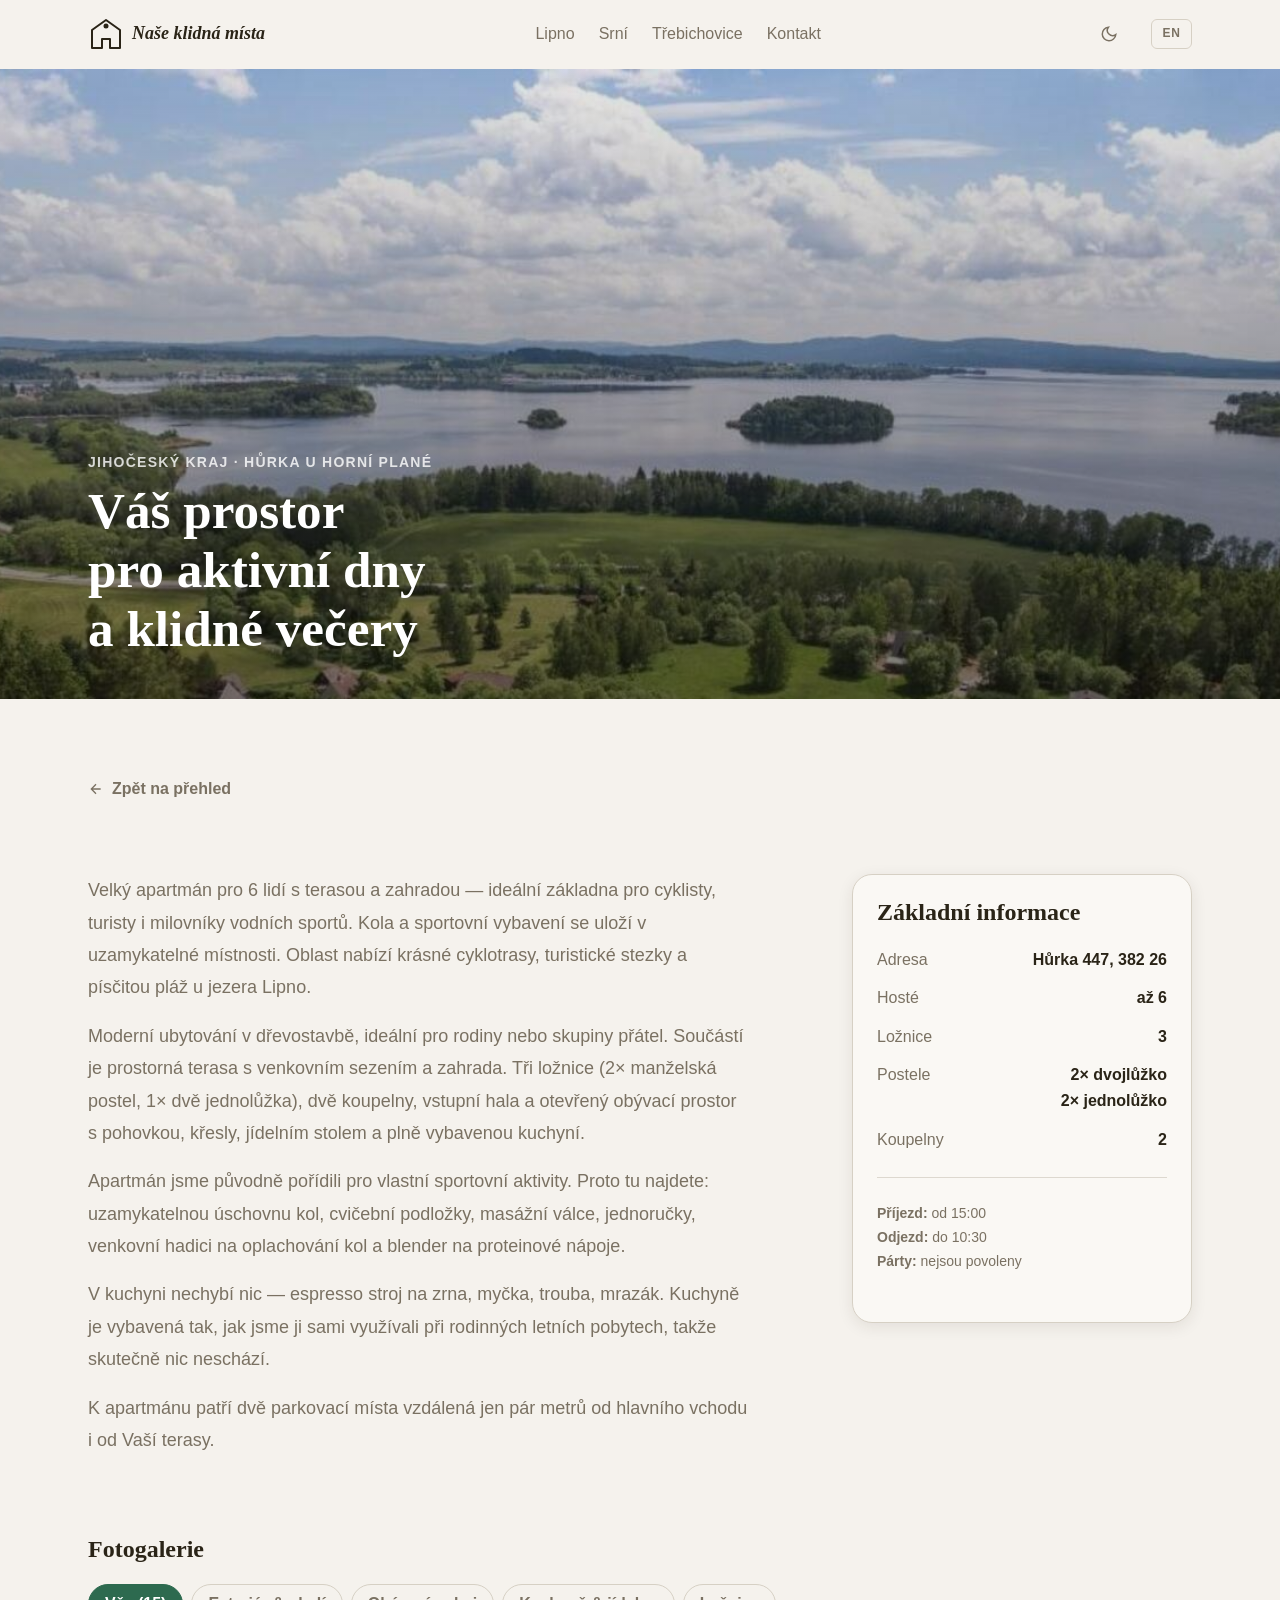
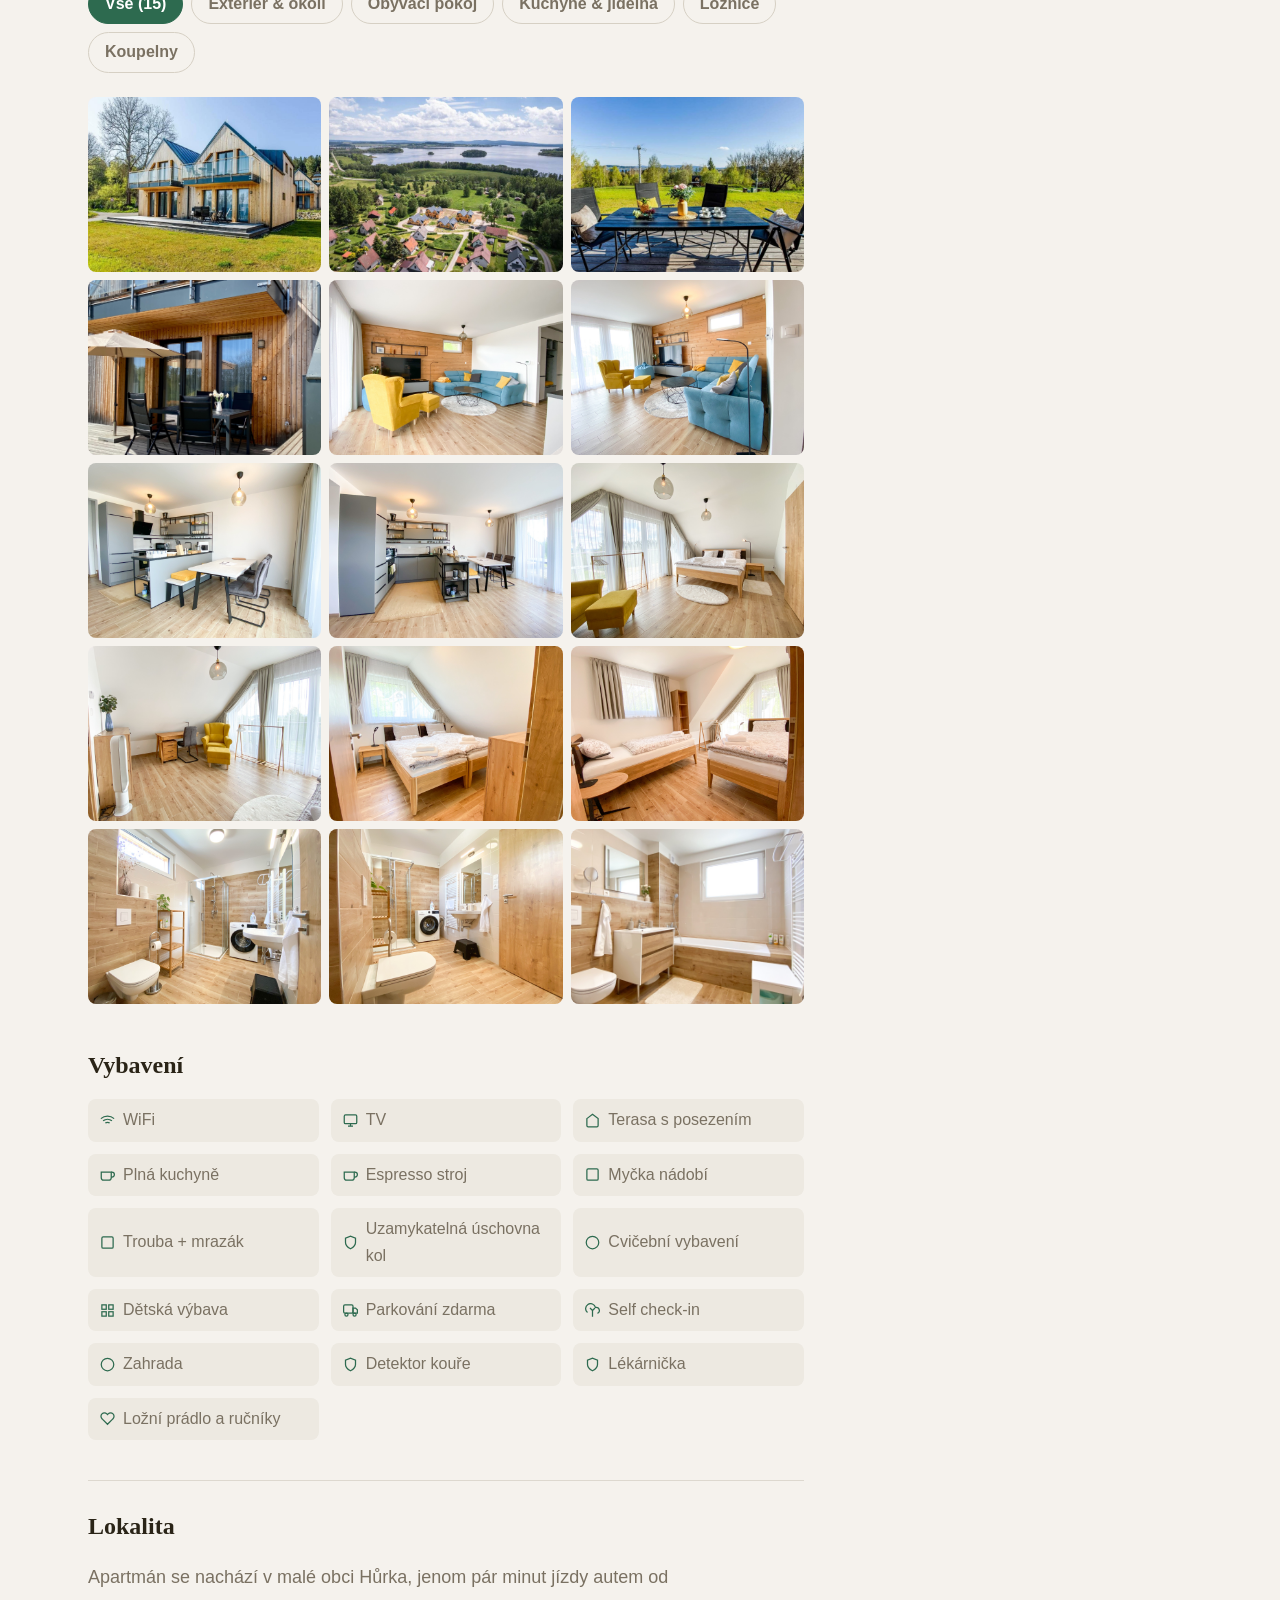
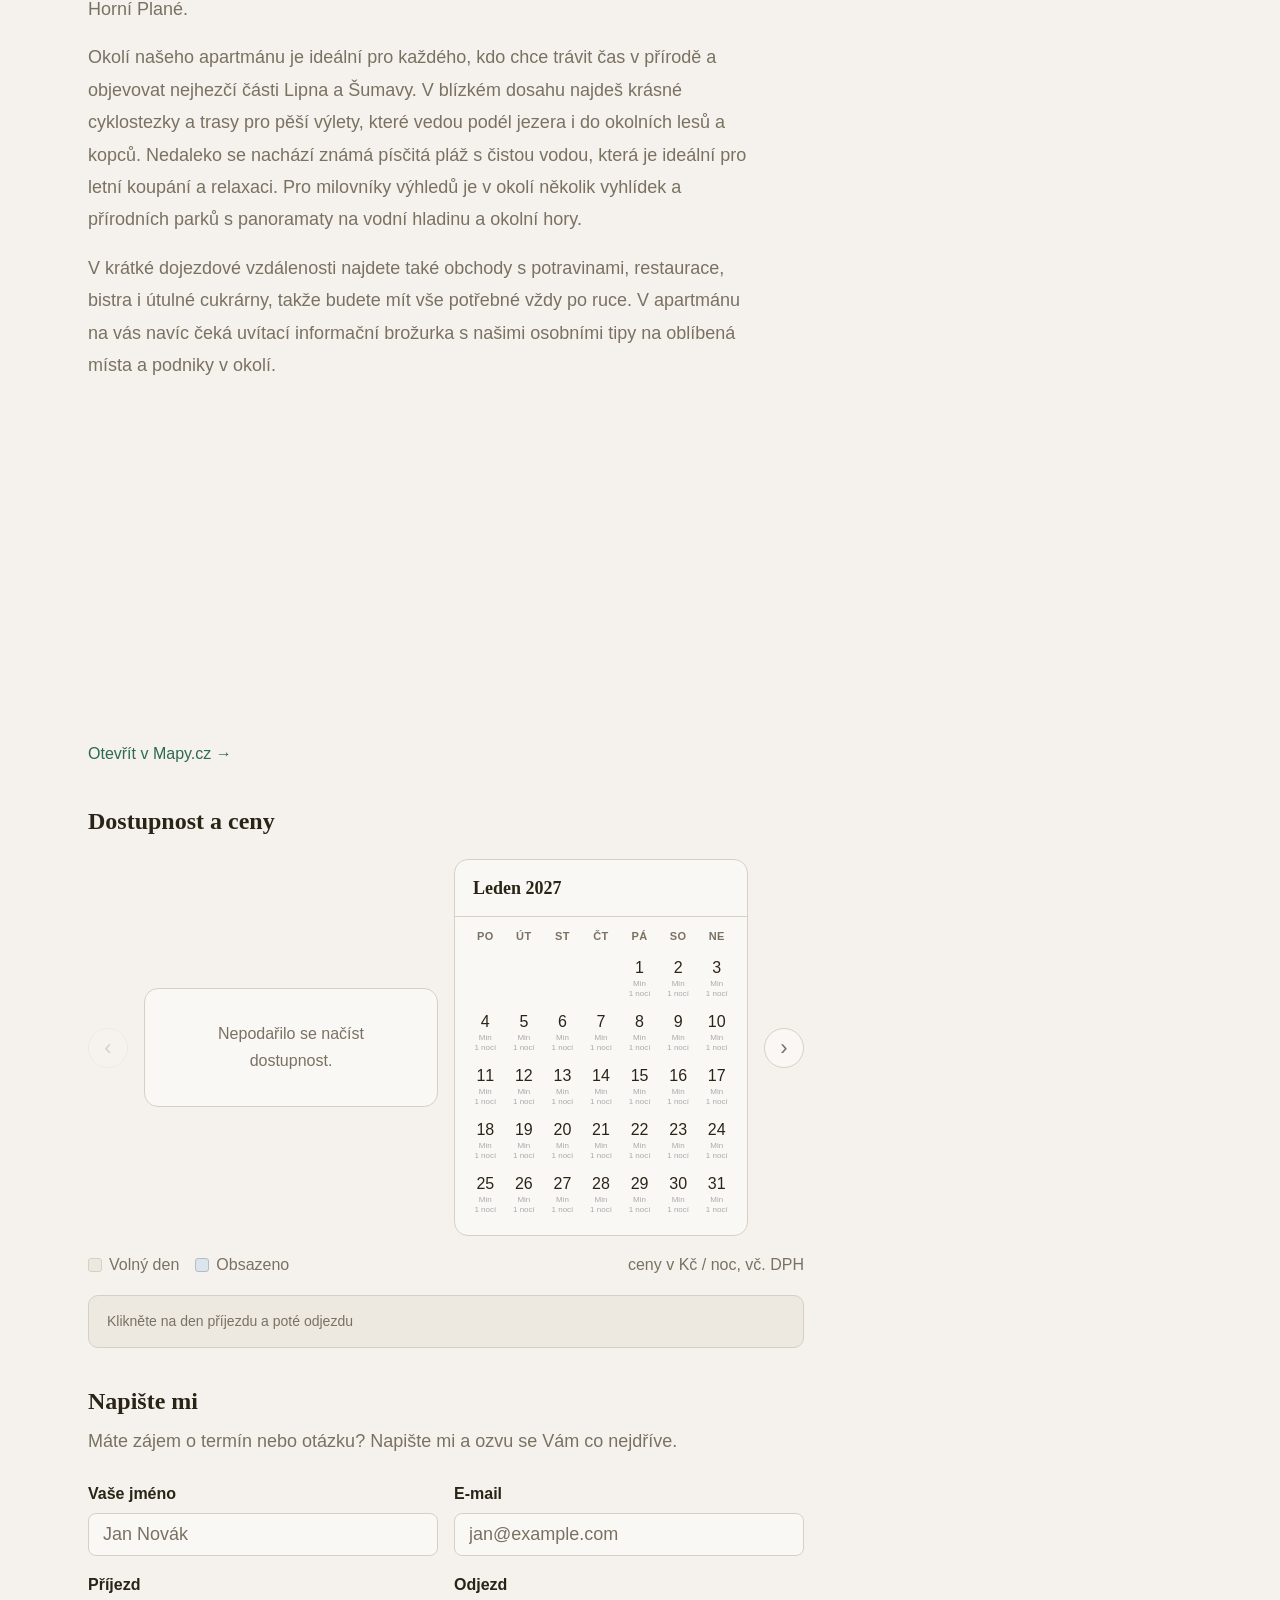
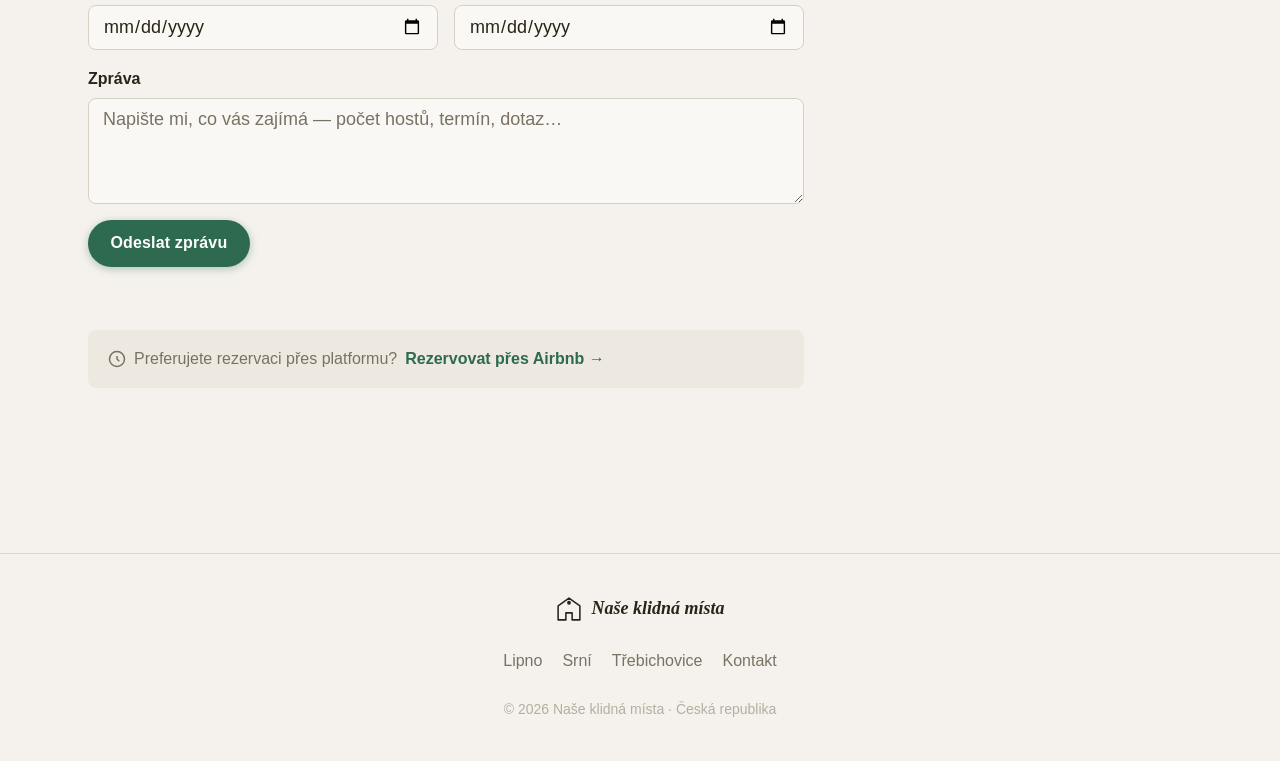
==== commit 2a8099e1: "fix: setCalendarLang volá renderCalendars() - překlad měsíců/nocí bez nutnosti kliku" ====
--- a/lipno.html
+++ b/lipno.html
@@ -837,7 +837,7 @@
     function renderMonth(containerId, year, month) {
       const container = document.getElementById(containerId);
       if (!container) return;
-      let html = `<div class="cal-month-header"><span class="cal-month-title">${MONTH_NAMES[month]} ${year}</span></div><div class="cal-grid">`;
+      let html = `<div class="cal-month-header"><span class="cal-month-title">${(window.__calLang==='en' ? MONTH_NAMES_EN : MONTH_NAMES)[month]} ${year}</span></div><div class="cal-grid">`;
       DOW.forEach(d => { html += `<div class="cal-dow">${d}</div>`; });
       let dow = new Date(year, month, 1).getDay();
       dow = dow === 0 ? 6 : dow - 1;
@@ -954,7 +954,7 @@
         el.innerHTML = `<span class="summary-hint">${window.__calLang==='en' ? 'Click the arrival date, then the departure date' : 'Klikněte na den příjezdu a poté odjezdu'}</span>`; return;
       }
       if (!sel.end) {
-        el.innerHTML = `<div class="summary-info">Příjezd: <strong>${fmtDate(sel.start)}</strong></div>
+        el.innerHTML = `<div class="summary-info">${window.__calLang==='en' ? 'Arrival:' : 'Příjezd:'} <strong>${fmtDate(sel.start)}</strong></div>
           <div class="summary-hint">${window.__calLang==='en' ? 'Now click the departure date' : 'Nyní klikněte na den odjezdu'}</div>
           <button class="btn-clear" onclick="resetSel()">${window.__calLang==='en' ? 'Cancel' : 'Zrušit'}</button>`; return;
       }
@@ -1110,6 +1110,8 @@
           if (el.dataset.cs) el.textContent = el.dataset.cs;
         }
       });
+      // Re-renderovat kalendář aby den-buňky (Min X nocí) měly správný jazyk
+      if (typeof renderCalendars === 'function') renderCalendars();
     };
 </script>
   <script src="lang.js"></script>
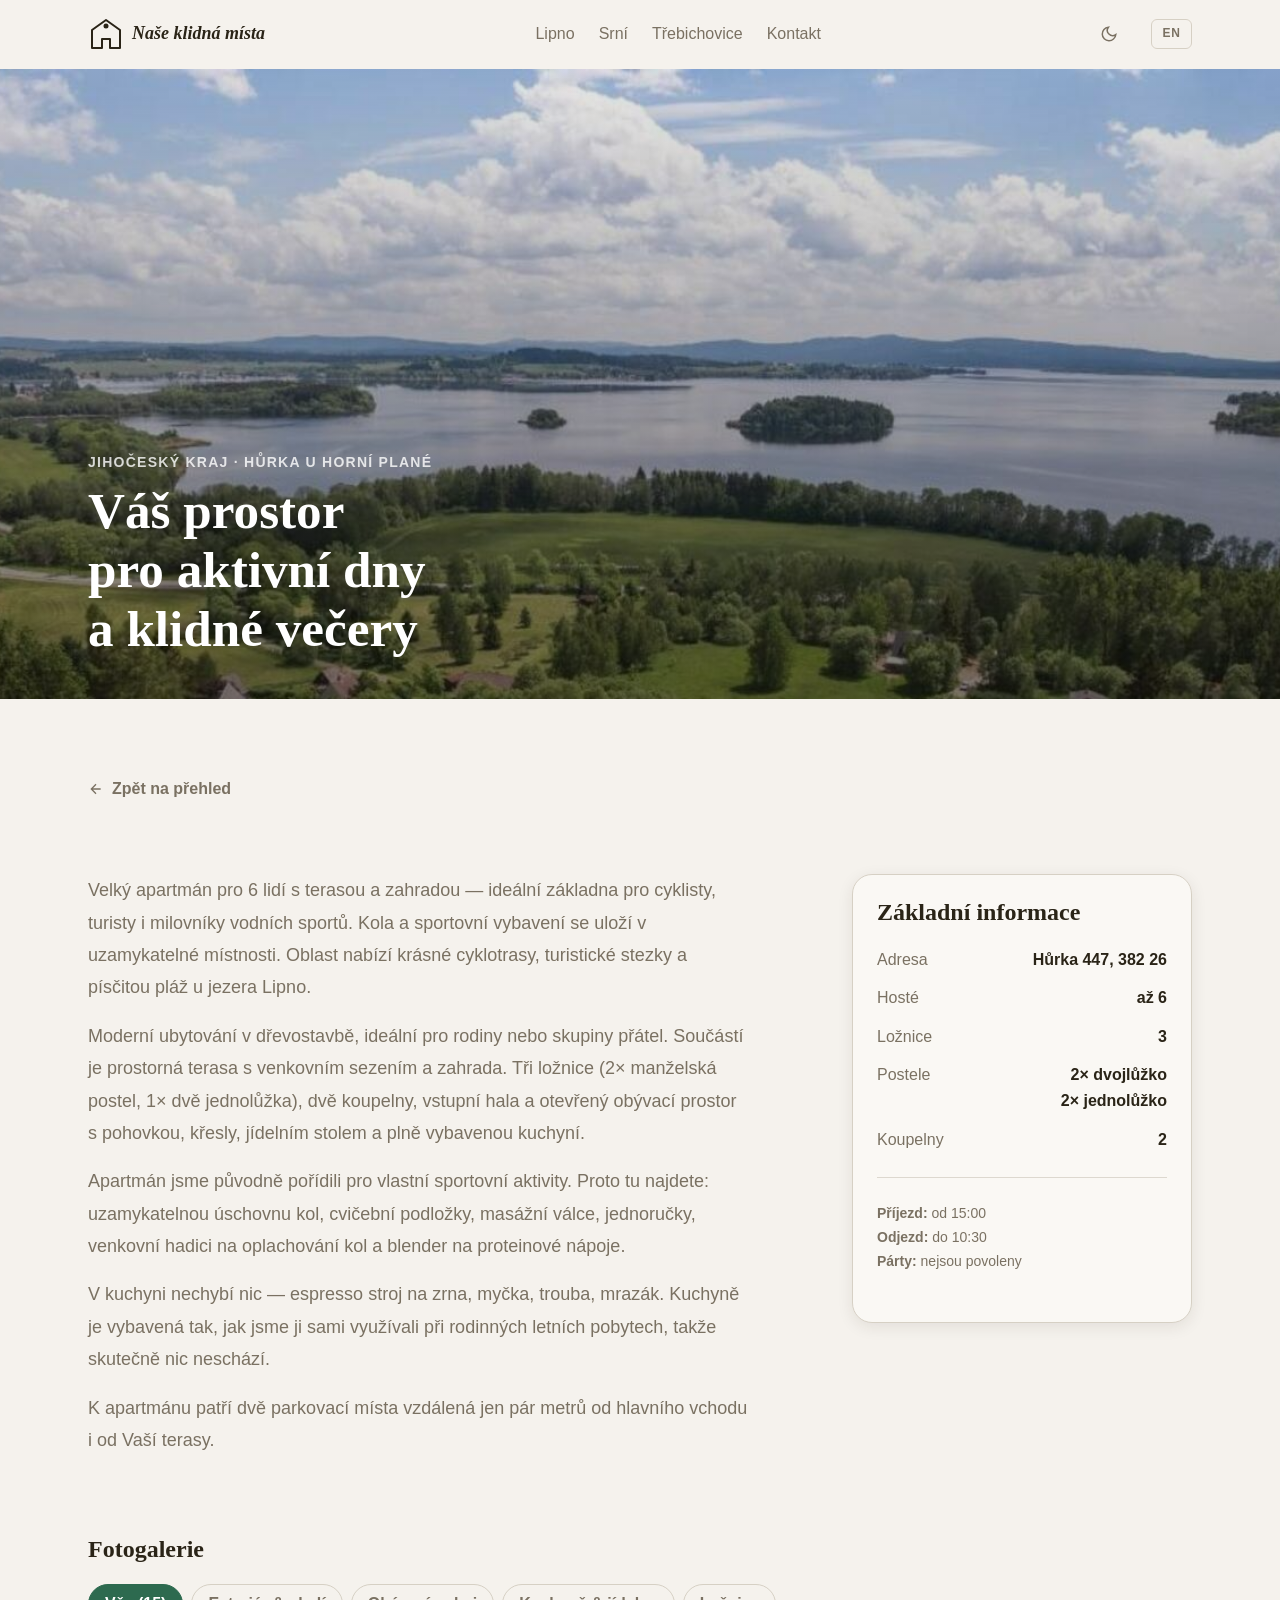
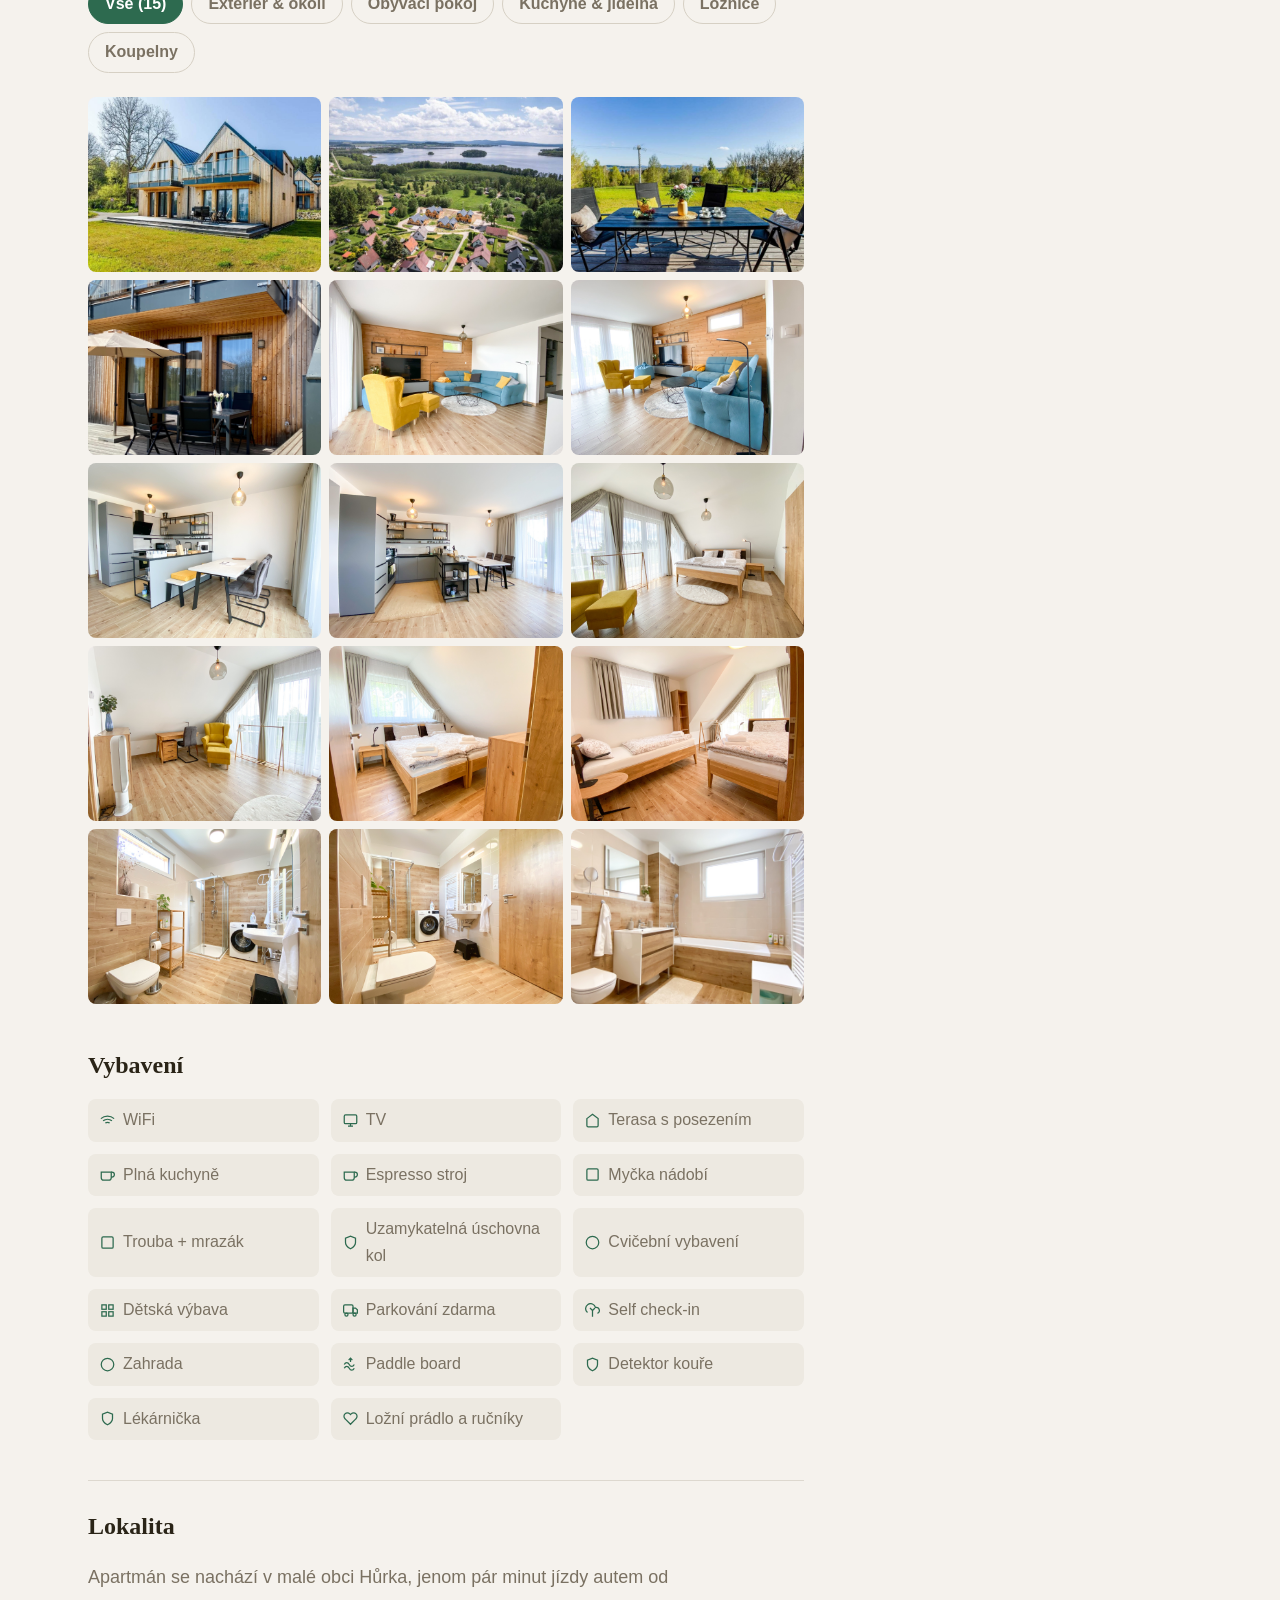
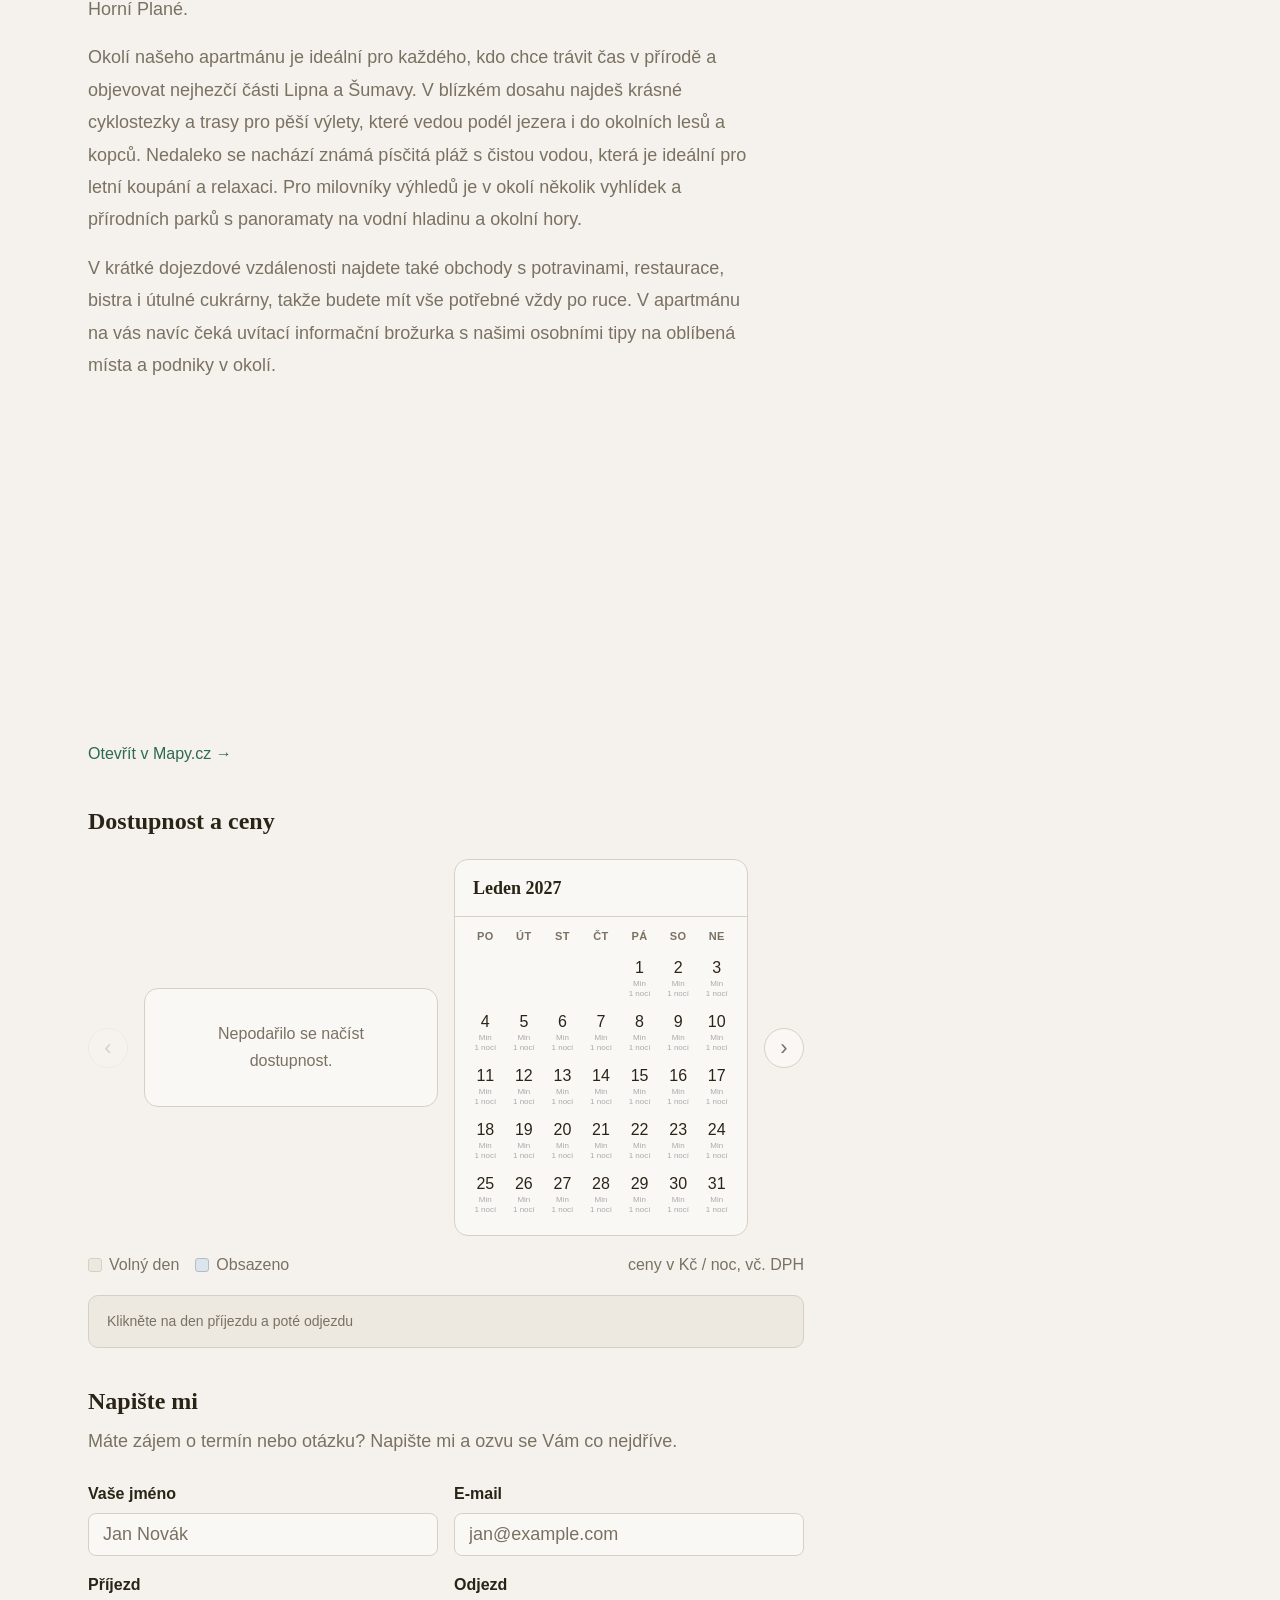
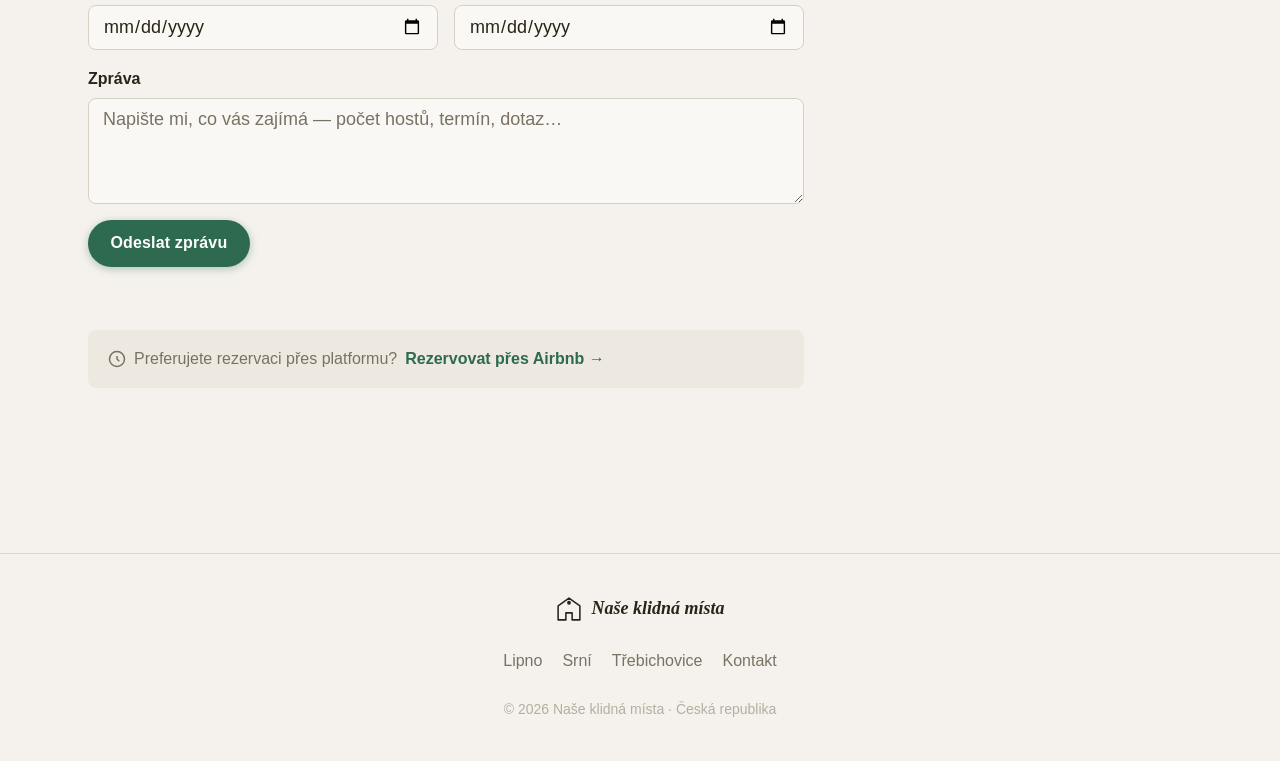
==== commit 4a8ace35: "feat: přidat Paddle board do vybavení Lipna" ====
--- a/lipno.html
+++ b/lipno.html
@@ -568,6 +568,7 @@
             <div class="amenity-item"><svg width="15" height="15" viewBox="0 0 24 24" fill="none" stroke="currentColor" stroke-width="2"><rect x="1" y="3" width="15" height="13" rx="2"/><path d="M16 8h4l3 3v5h-7V8z"/><circle cx="5.5" cy="18.5" r="2.5"/><circle cx="18.5" cy="18.5" r="2.5"/></svg> <span data-en="Free parking">Parkování zdarma</span></div>
             <div class="amenity-item"><svg width="15" height="15" viewBox="0 0 24 24" fill="none" stroke="currentColor" stroke-width="2"><path d="M12 22V12m0 0l-4-4m4 4l4-4"/><path d="M20 16.58A5 5 0 0018 7h-1.26A8 8 0 104 15.25"/></svg> Self check-in</div>
             <div class="amenity-item"><svg width="15" height="15" viewBox="0 0 24 24" fill="none" stroke="currentColor" stroke-width="2"><circle cx="12" cy="12" r="10"/></svg> <span data-en="Garden">Zahrada</span></div>
+            <div class="amenity-item"><svg width="15" height="15" viewBox="0 0 24 24" fill="none" stroke="currentColor" stroke-width="2"><path d="M2 12c2-4 6-4 8 0s6 4 8 0"/><path d="M2 18c2-4 6-4 8 0s6 4 8 0"/><path d="M12 2v6"/><path d="M9 5l3-3 3 3"/></svg> Paddle board</div>
             <div class="amenity-item"><svg width="15" height="15" viewBox="0 0 24 24" fill="none" stroke="currentColor" stroke-width="2"><path d="M12 22s8-4 8-10V5l-8-3-8 3v7c0 6 8 10 8 10z"/></svg><span data-en="Smoke detector"> Detektor kouře</span></div>
             <div class="amenity-item"><svg width="15" height="15" viewBox="0 0 24 24" fill="none" stroke="currentColor" stroke-width="2"><path d="M12 22s8-4 8-10V5l-8-3-8 3v7c0 6 8 10 8 10z"/></svg> <span data-en="First aid kit">Lékárnička</span></div>
             <div class="amenity-item"><svg width="15" height="15" viewBox="0 0 24 24" fill="none" stroke="currentColor" stroke-width="2"><path d="M20.84 4.61a5.5 5.5 0 00-7.78 0L12 5.67l-1.06-1.06a5.5 5.5 0 00-7.78 7.78l1.06 1.06L12 21.23l7.78-7.78 1.06-1.06a5.5 5.5 0 000-7.78z"/></svg> <span data-en="Bed linen and towels">Ložní prádlo a ručníky</span></div>
